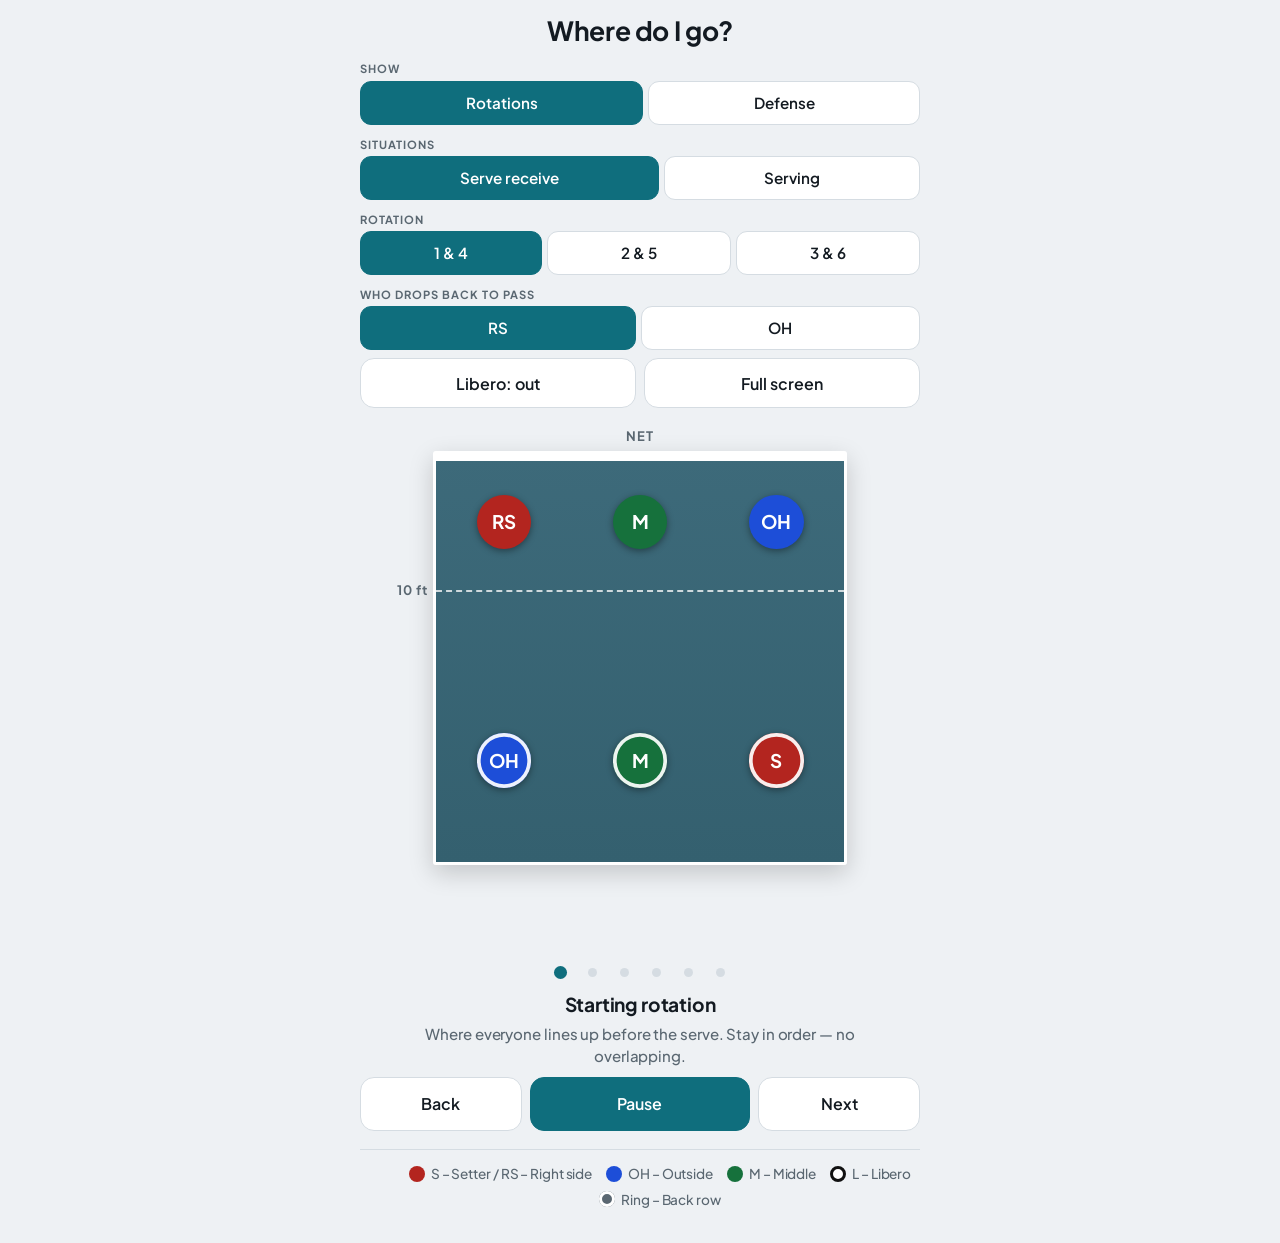
==== court-positioning.html @ 2d327bee "Enhance focus state with title and style adjustments Added focus-title element and updated styles fo" ====
<!DOCTYPE html>
<html lang="en">
<head>
<meta charset="UTF-8">
<meta name="viewport" content="width=device-width, initial-scale=1, viewport-fit=cover">
<meta name="theme-color" content="#eef1f4">
<!-- "Add to Home Screen" on an iPad then runs this without browser chrome. -->
<meta name="mobile-web-app-capable" content="yes">
<meta name="apple-mobile-web-app-capable" content="yes">
<meta name="apple-mobile-web-app-status-bar-style" content="default">
<meta name="apple-mobile-web-app-title" content="Where do I go?">
<title>Where do I go? &mdash; Volleyball</title>
<style>
  /* Plus Jakarta Sans - latin subset, variable weight 500-800 - embedded as
     base64 so the page keeps its typeface with no network at all.
     (c) Tokotype, SIL Open Font License 1.1 - https://openfontlicense.org */
  @font-face {
    font-family: "Plus Jakarta Sans";
    font-style: normal;
    font-weight: 500 800;
    font-display: swap;
    src: url([data-uri]) format("woff2");
    unicode-range: U+0000-00FF, U+0131, U+0152-0153, U+02BB-02BC, U+02C6,
                   U+02DA, U+02DC, U+0304, U+0308, U+0329, U+2000-206F,
                   U+20AC, U+2122, U+2191, U+2193, U+2212, U+2215, U+FEFF, U+FFFD;
  }

  :root {
    --bg:      #eef1f4;
    --card:    #ffffff;
    --ink:     #131a21;
    --ink-dim: #5a6771;
    --line:    #d5dce2;
    --accent:  #0f6e7d;
    --court:   #3d6a7a;
    --court-2: #34606f;
    --chalk:   #ffffff;

    /* Role colors - all >= 4.5:1 against white text */
    --c-set:  #b3251f;
    --c-oh:   #1d4ed8;
    --c-mid:  #16713c;

    --radius: 14px;

    /* Swap the first entry to change the typeface everywhere. The stack
       degrades to each platform's modern UI face if the webfont can't load. */
    --font: "Plus Jakarta Sans", -apple-system, BlinkMacSystemFont,
            "Segoe UI Variable Text", "Segoe UI", system-ui, Roboto,
            "Helvetica Neue", Arial, sans-serif;
  }

  @media (prefers-color-scheme: dark) {
    :root {
      --bg: #0e1317; --card: #171e24; --ink: #eaf0f4; --ink-dim: #9aa8b2;
      --line: #2a343d; --accent: #35a3b3;
    }
  }

  * { box-sizing: border-box; }

  html { -webkit-text-size-adjust: 100%; }

  body {
    margin: 0;
    padding: 12px 14px calc(20px + env(safe-area-inset-bottom));
    background: var(--bg);
    color: var(--ink);
    font-family: var(--font);
    font-optical-sizing: auto;
    line-height: 1.45;
    letter-spacing: -0.006em;
    -webkit-tap-highlight-color: transparent;
    -webkit-font-smoothing: antialiased;
  }

  .wrap { max-width: 560px; margin: 0 auto; }

  h1 {
    font-size: 1.3rem;
    margin: 0 0 10px;
    text-align: center;
    letter-spacing: -0.015em;
  }

  /* ---------- Pill selectors ---------- */

  .pill-label {
    margin: 11px 0 4px;
    font-size: 0.7rem;
    font-weight: 700;
    letter-spacing: .09em;
    text-transform: uppercase;
    color: var(--ink-dim);
  }
  .pill-label:first-of-type { margin-top: 0; }

  .pills {
    display: flex;
    flex-wrap: wrap;
    gap: 5px;
    margin: 0;
  }

  /* min-width lets a long pill row wrap on a phone and sit on one
     row once there's space, with no media query. */
  .pill {
    flex: 1 1 auto;
    min-width: 6.2em;
    min-height: 44px;
    padding: 6px 4px;
    border: 1px solid var(--line);
    border-radius: 11px;
    background: var(--card);
    color: var(--ink);
    font: inherit;
    font-size: 0.88rem;
    font-weight: 600;
    cursor: pointer;
    transition: background .15s, color .15s, border-color .15s;
  }
  .pill[aria-pressed="true"] {
    background: var(--accent);
    border-color: var(--accent);
    color: #fff;
  }

  /* The passer choice doesn't apply while serving. */
  .muted { opacity: .38; pointer-events: none; }

  /* ---------- Court ---------- */

  .stage {
    width: 100%;
    /* Padding leaves room for players who step off-court (server, wide hitters) */
    padding: 7% 13% 16%;
    margin-top: 4px;
  }

  .court {
    position: relative;
    width: 100%;
    aspect-ratio: 1 / 1;
    container-type: inline-size;
    background: linear-gradient(var(--court), var(--court-2));
    border: 3px solid var(--chalk);
    border-radius: 3px;
    box-shadow: 0 8px 24px rgba(0,0,0,.18);
  }

  .net {
    position: absolute;
    inset: 0 0 auto 0;
    height: 1.7%;
    background: var(--chalk);
    z-index: 20;
  }

  .attack-line {
    position: absolute;
    top: 33.333%;
    left: 0;
    width: 100%;
    border-top: 2px dashed rgba(255,255,255,.75);
  }

  .mark {
    position: absolute;
    font-size: 3.2cqw;
    font-weight: 700;
    letter-spacing: .08em;
    color: var(--ink-dim);
  }
  .mark-net    { bottom: 100%; left: 50%; transform: translateX(-50%); margin-bottom: 2%; }
  .mark-attack { top: 33.333%; right: 100%; margin-right: 2%; transform: translateY(-50%); white-space: nowrap; }

  /* ---------- Players ---------- */

  .player {
    position: absolute;
    width: 13.333%;
    aspect-ratio: 1 / 1;
    border-radius: 50%;
    display: flex;
    align-items: center;
    justify-content: center;
    font-size: 4.6cqw;
    font-weight: 700;
    color: #fff;
    box-shadow: 0 2px 7px rgba(0,0,0,.4);
    transition: left 1.1s ease-in-out, top 1.1s ease-in-out;
    z-index: 10;
  }

  .s,
  .rs  { background: var(--c-set); }
  .oh  { background: var(--c-oh); }
  .m   { background: var(--c-mid); }

  /* Ring = back-row player. Order matters: .lib must win over .back. */
  .player.back { box-shadow: 0 2px 7px rgba(0,0,0,.4), inset 0 0 0 0.9cqw rgba(255,255,255,.92); }
  .player.lib  { background: #fff; color: #111; box-shadow: 0 2px 7px rgba(0,0,0,.4), inset 0 0 0 0.9cqw #111; }

  .ball {
    position: absolute;
    width: 8.333%;
    aspect-ratio: 1 / 1;
    background: #fff;
    border-radius: 50%;
    color: #1a1a1a;
    box-shadow: 0 3px 9px rgba(0,0,0,.45);
    transition: left 1.1s ease-in-out, top 1.1s ease-in-out, opacity .5s;
    z-index: 15;
    pointer-events: none;
  }
  .ball svg { width: 100%; height: 100%; display: block; }

  /* ---------- Step readout ---------- */

  .step { text-align: center; margin-top: 2px; }

  .dots {
    display: flex;
    justify-content: center;
    gap: 2px;
    margin-bottom: 4px;
  }
  .dot {
    width: 30px; height: 30px;
    padding: 0;
    border: 0;
    background: none;
    cursor: pointer;
    display: grid;
    place-items: center;
  }
  .dot::after {
    content: "";
    width: 9px; height: 9px;
    border-radius: 50%;
    background: var(--line);
    transition: background .2s, transform .2s;
  }
  .dot[aria-current="true"]::after { background: var(--accent); transform: scale(1.45); }

  #phase-title {
    font-size: 1.2rem;
    font-weight: 700;
    margin: 0;
    letter-spacing: -0.01em;
  }
  #phase-tip {
    margin: 4px auto 0;
    max-width: 34em;
    color: var(--ink-dim);
    font-size: 0.94rem;
    min-height: 2.8em;
  }

  /* ---------- Controls ---------- */

  .controls {
    display: flex;
    gap: 8px;
    margin-top: 10px;
  }

  .btn {
    flex: 1;
    min-height: 54px;
    border: 1px solid var(--line);
    border-radius: var(--radius);
    background: var(--card);
    color: var(--ink);
    font: inherit;
    font-size: 1rem;
    font-weight: 600;
    cursor: pointer;
    transition: background .15s, transform .08s;
  }
  .btn:active { transform: scale(.97); }
  .btn-play { flex: 1.4; background: var(--accent); border-color: var(--accent); color: #fff; }

  .controls-secondary { margin-top: 8px; }
  .controls-secondary .btn { min-height: 50px; }

  .btn-libero[aria-pressed="true"] {
    background: var(--ink);
    border-color: var(--ink);
    color: var(--bg);
  }

  /* ---------- Legend ---------- */

  .legend {
    display: flex;
    flex-wrap: wrap;
    justify-content: center;
    gap: 6px 14px;
    margin-top: 18px;
    padding-top: 14px;
    border-top: 1px solid var(--line);
    font-size: 0.85rem;
    color: var(--ink-dim);
  }
  .legend li { display: flex; align-items: center; gap: 6px; list-style: none; }
  .swatch {
    width: 16px; height: 16px;
    border-radius: 50%;
    flex: none;
  }
  .swatch.lib  { border: 3px solid #111; background: #fff; box-shadow: none; }
  .swatch.ring { background: var(--ink-dim); box-shadow: inset 0 0 0 3px #fff; }

  /* Rotation and passer mean nothing in defense; the situation row means
     nothing outside it. Swapped by a body class rather than inline styles. */
  #lbl-defense, #defense-pills { display: none; }
  body.mode-defense #lbl-defense  { display: block; }
  body.mode-defense #defense-pills { display: flex; }
  body.mode-defense #lbl-rotation,
  body.mode-defense #rotation-pills,
  body.mode-defense #lbl-passer,
  body.mode-defense #passer-pills,
  body.mode-defense #lbl-play,
  body.mode-defense #play-pills { display: none; }

  /* ---------- Collapsed picker (phones) ---------- */

  .summary, .scrim, .picker-done, .hint, .picker .legend { display: none; }

  .hint {
    margin: 8px auto 0;
    max-width: 30em;
    color: var(--ink-dim);
    font-size: 0.78rem;
    text-align: center;
    text-wrap: balance;
  }

  @media (max-width: 700px) {
    /* Gestures need both axes, so the court can't also be a scroll surface.
       The rest of the layout is sized to fit without scrolling.
       Full bleed with side padding trimmed to the minimum the off-court
       players need (14.2% of court width) buys ~13% more court. */
    .stage {
      touch-action: none;
      /* Full bleed, but never taller than the room left over - otherwise
         landscape would overflow and there'd be nothing left to scroll with. */
      width: min(calc(100% + 28px), calc((100dvh - 272px) * 1.02));
      position: relative;
      left: 50%;
      transform: translateX(-50%);
      padding: 7% 11.5% 14%;
    }

    h1 { font-size: 1.2rem; margin-bottom: 8px; }
    .hint { display: block; }

    /* The key moves into the sheet; the footer copy would push us to scroll. */
    .wrap > .legend { display: none; }
    .picker .legend {
      display: flex;
      margin-top: 14px;
      padding-top: 12px;
      font-size: 0.8rem;
    }

    .step { margin-top: 0; }
    #phase-tip { min-height: 2.4em; font-size: 0.88rem; }
    .controls { margin-top: 8px; }

    .summary {
      display: flex;
      align-items: center;
      justify-content: center;
      gap: 8px;
      width: 100%;
      min-height: 46px;
      padding: 6px 14px;
      border: 1px solid var(--line);
      border-radius: 12px;
      background: var(--card);
      color: var(--ink);
      font: inherit;
      font-size: 0.92rem;
      font-weight: 700;
      cursor: pointer;
    }
    /* Border triangle rather than a glyph, so it can't render as tofu. */
    .summary::after {
      content: "";
      width: 0; height: 0;
      border: 5px solid transparent;
      border-top-color: currentColor;
      margin-top: 4px;
      flex: none;
    }

    .picker {
      position: fixed;
      left: 0; right: 0; bottom: 0;
      z-index: 60;
      max-height: 86dvh;
      overflow-y: auto;
      padding: 16px 14px calc(16px + env(safe-area-inset-bottom));
      background: var(--card);
      border-radius: 18px 18px 0 0;
      box-shadow: 0 -10px 34px rgba(0,0,0,.28);
      transform: translateY(101%);
      transition: transform .25s ease;
    }
    body.picker-open .picker { transform: translateY(0); }

    .scrim {
      display: block;
      position: fixed;
      inset: 0;
      z-index: 55;
      background: rgba(0,0,0,.4);
      opacity: 0;
      pointer-events: none;
      transition: opacity .25s;
    }
    body.picker-open .scrim { opacity: 1; pointer-events: auto; }
    body.picker-open { overflow: hidden; }

    .picker-done {
      display: block;
      width: 100%;
      min-height: 50px;
      margin-top: 14px;
      border: 0;
      border-radius: var(--radius);
      background: var(--accent);
      color: #fff;
      font: inherit;
      font-size: 1rem;
      font-weight: 700;
      cursor: pointer;
    }
  }

  @media (max-width: 700px) and (prefers-reduced-motion: reduce) {
    .picker, .scrim { transition: none; }
  }

  /* ---------- Full-screen focus mode ----------
     Driven by a body class, not the Fullscreen API, so it fills the window
     even where element fullscreen is unsupported (notably Safari on iOS).
     Native fullscreen is requested on top of it when available. */

  .exit-focus, .focus-title { display: none; }

  /* In full screen the picker and the summary bar are both hidden, so this
     is the only thing saying what you're looking at. */
  body.focus .focus-title {
    display: block;
    margin: 0 0 8px;
    padding: 0 60px;
    color: var(--ink-dim);
    font-size: clamp(0.8rem, 2vmin, 1.05rem);
    font-weight: 700;
    letter-spacing: .03em;
    text-align: center;
    text-wrap: balance;
  }

  body.focus {
    height: 100vh;
    height: 100dvh;
    overflow: hidden;
    padding: 0;
    display: flex;
    align-items: center;
    justify-content: center;
  }
  body.focus .wrap {
    max-width: none;
    width: 100%;
    display: flex;
    flex-direction: column;
    align-items: center;
  }

  body.focus h1,
  body.focus .summary,
  body.focus .picker,
  body.focus .scrim,
  body.focus .hint,
  body.focus .legend,
  body.focus #phase-tip { display: none; }

  /* With this padding the stage is 0.96x as tall as it is wide, so dividing
     the leftover height by that sizes the court to whichever viewport axis
     runs out first. The 172px reserve covers the state line, dots, step title
     and controls. */
  body.focus .stage {
    width: min(100vw, calc((100vh - 172px) * 1.04));
    width: min(100vw, calc((100dvh - 172px) * 1.04));
    margin: 0;
    padding: 6% 12% 14%;
  }

  body.focus .step { margin-top: 0; }
  body.focus #phase-title { font-size: clamp(1.15rem, 3.4vmin, 1.9rem); }
  body.focus .controls { width: min(520px, 92vw); margin-top: 8px; }

  body.focus .exit-focus {
    display: grid;
    place-items: center;
    position: fixed;
    top: max(10px, env(safe-area-inset-top));
    right: max(10px, env(safe-area-inset-right));
    width: 46px; height: 46px;
    padding: 0;
    border: 1px solid var(--line);
    border-radius: 50%;
    background: var(--card);
    color: var(--ink);
    font: inherit;
    font-size: 1.15rem;
    line-height: 1;
    cursor: pointer;
    z-index: 50;
  }

  :focus-visible { outline: 3px solid var(--accent); outline-offset: 2px; }

  @media (prefers-reduced-motion: reduce) {
    .player, .ball, .btn, .pill, .dot::after { transition: none; }
  }

  @media (min-width: 600px) {
    h1 { font-size: 1.65rem; }
    .pill { font-size: 0.95rem; }
  }
</style>
</head>
<body>

<div class="wrap">

  <h1>Where do I go?</h1>

  <!-- Phone only: collapses the picker to one line. Inert on wider screens. -->
  <button class="summary" id="summary-btn" type="button"
          aria-expanded="false" aria-controls="picker"><span id="summary-text"></span></button>

  <div class="scrim" id="scrim"></div>

  <div class="picker" id="picker">
    <p class="pill-label" id="lbl-topic">Show</p>
    <div class="pills" id="topic-pills" role="group" aria-labelledby="lbl-topic"></div>

    <!-- Two rows share the same slot under Show; only one is ever visible,
         so both carry the same label. -->
    <p class="pill-label" id="lbl-play">Situations</p>
    <div class="pills" id="play-pills" role="group" aria-labelledby="lbl-play"></div>

    <p class="pill-label" id="lbl-defense">Situations</p>
    <div class="pills" id="defense-pills" role="group" aria-labelledby="lbl-defense"></div>

    <p class="pill-label" id="lbl-rotation">Rotation</p>
    <div class="pills" id="rotation-pills" role="group" aria-labelledby="lbl-rotation"></div>

    <p class="pill-label" id="lbl-passer">Who drops back to pass</p>
    <div class="pills" id="passer-pills" role="group" aria-labelledby="lbl-passer"></div>

    <div class="controls controls-secondary">
      <button id="libero-btn" class="btn btn-libero" type="button" aria-pressed="false">Libero: out</button>
      <button id="focus-btn" class="btn" type="button" aria-pressed="false">Full screen</button>
    </div>

    <!-- Phone-only copy of the key; the footer legend is hidden at this size
         so the layout fits without scrolling. Both are filled by renderLegend. -->
    <ul class="legend"></ul>

    <button class="picker-done" id="picker-done" type="button">Done</button>
  </div>

  <p class="focus-title" id="focus-title"></p>

  <div class="stage">
    <div class="court">
      <div class="net"></div>
      <div class="attack-line"></div>
      <span class="mark mark-net">NET</span>
      <span class="mark mark-attack">10 ft</span>

      <!-- Labels and the back-row ring are assigned by renderRoster(). -->
      <div id="S"   class="player s">S</div>
      <div id="RS"  class="player rs">RS</div>
      <div id="M1"  class="player m">M</div>
      <div id="OH1" class="player oh">OH</div>
      <div id="OH2" class="player oh">OH</div>
      <div id="M2"  class="player m">M</div>

      <div id="ball" class="ball">
        <svg xmlns="http://www.w3.org/2000/svg" viewBox="0 0 512 512" class="volleyball"
             role="img" aria-label="Volleyball"
             fill="none" stroke="currentColor" stroke-width="22" stroke-linecap="round">
          <circle cx="256" cy="256" r="228"/>
          <path d="M 379.8,64.7 C 400.6,92.6 421.4,120.6 442.2,148.5"/>
          <path d="M 132.2,64.7 C 111.4,92.6 90.6,120.6 69.8,148.5"/>
          <path d="M 483.6,244.5 C 469.8,212.5 456.0,180.5 442.2,148.5"/>
          <path d="M 359.8,458.8 C 325.2,462.9 290.6,466.9 256.0,471.0"/>
          <path d="M 442.2,148.5 C 411.1,166.4 380.1,184.3 349.1,202.3 C 318.1,220.2 287.0,238.1 256.0,256.0"/>
          <path d="M 28.4,244.5 C 42.2,212.5 56.0,180.5 69.8,148.5"/>
          <path d="M 152.2,458.8 C 186.8,462.9 221.4,466.9 256.0,471.0"/>
          <path d="M 69.8,148.5 C 100.9,166.4 131.9,184.3 162.9,202.3 C 193.9,220.2 225.0,238.1 256.0,256.0"/>
          <path d="M 256.0,471.0 C 256.0,435.1 256.0,399.3 256.0,363.5 C 256.0,327.7 256.0,291.8 256.0,256.0"/>
          <path d="M 43.8,339.1 C 61.7,359.3 75.7,385.0 97.4,399.7 C 119.1,414.4 147.7,422.7 174.2,427.3 C 200.6,431.8 228.7,427.0 256.0,426.8"/>
          <path d="M 34.1,213.3 C 53.1,234.9 68.3,260.9 91.1,278.2 C 113.9,295.4 143.3,306.2 170.8,316.8 C 198.3,327.3 227.6,333.2 256.0,341.4"/>
          <path d="M 474.1,190.0 C 475.4,197.8 476.6,205.5 477.9,213.3"/>
          <path d="M 434.0,398.2 C 442.6,372.6 457.9,347.7 459.8,321.5 C 461.7,295.3 454.5,266.4 445.2,241.2 C 435.9,216.1 417.7,194.1 403.9,170.6"/>
          <path d="M 330.0,469.5 C 339.2,442.3 354.1,416.1 357.7,387.7 C 361.2,359.4 355.8,328.5 351.2,299.4 C 346.6,270.3 337.1,242.0 330.0,213.3"/>
          <path d="M 89.8,100.2 C 95.9,95.2 102.0,90.2 108.1,85.2"/>
          <path d="M 290.1,30.7 C 263.7,36.1 234.4,35.3 210.8,46.8 C 187.2,58.2 165.7,78.9 148.6,99.5 C 131.5,120.1 121.6,146.9 108.1,170.6"/>
          <path d="M 403.9,85.2 C 375.7,90.8 345.6,91.0 319.3,102.1 C 292.9,113.2 268.8,133.3 246.0,151.8 C 223.1,170.4 203.3,192.8 182.0,213.3"/>
          <path d="M 204.1,477.9 C 196.8,475.1 189.4,472.3 182.0,469.5"/>
        </svg>
      </div>
    </div>
  </div>

  <div class="step">
    <div class="dots" id="dots" role="group" aria-label="Steps"></div>
    <h2 id="phase-title">Starting rotation</h2>
    <p id="phase-tip"></p>
  </div>

  <div class="controls">
    <button id="prev-btn"  class="btn" type="button">Back</button>
    <button id="play-btn"  class="btn btn-play" type="button" aria-pressed="true">Pause</button>
    <button id="next-btn"  class="btn" type="button">Next</button>
  </div>
  <p class="hint" id="hint"></p>

  <button id="exit-focus" class="exit-focus" type="button" aria-label="Exit full screen">&times;</button>

  <ul class="legend"></ul>

</div>

<script>
(function () {
  "use strict";

  // Frames are authored on a 360x360 grid and converted to percentages at
  // render time, so the court scales to any screen.
  const GRID = 360;

  const PLAYERS = ["S", "RS", "M1", "OH1", "OH2", "M2"];

  // Two players share each role, so dots show the role only. Which of the
  // pair is which is conveyed by the back-row ring, not by a 1/2 suffix.
  const ROLE       = { S: "S", RS: "RS", M1: "M", M2: "M", OH1: "OH", OH2: "OH" };
  const ROLE_CLASS = { S: "s", RS: "rs", M1: "m", M2: "m", OH1: "oh", OH2: "oh" };

  /* The three states below are only half a lap. After all three, every player
     has rotated three spots, which lands each on their partner's old role -
     the two setters have swapped ends. Flipping this pairing on the wrap makes
     3 & 6 -> 1 & 4 a single clockwise step instead of jumping backwards. */
  const PARTNER = { S: "RS", RS: "S", M1: "M2", M2: "M1", OH1: "OH2", OH2: "OH1" };

  // Where the set goes. Order matters: pills read left-to-right across the net.
  const SETS = {
    outside: { short: "Set outside", target: "outside" },
    middle:  { short: "Set middle",  target: "middle" },
    right:   { short: "Set right",   target: "right side" },
    cross:   { short: "Cross (X)",   target: "right side", attackTitle: "Cross play — cover!" }
  };
  const SET_ORDER = ["outside", "middle", "right", "cross"];

  // Which back-court spot takes the serve.
  const SLOTS = ["left", "middle", "right"];
  const SLOT_NAME = { left: "Left back", middle: "Middle back", right: "Right back" };
  /* How that passer steps into the ball from their serve-receive spot. The
     left/right values reproduce the original hand-drawn frames; the middle
     step is kept short so it doesn't crowd the outside crossing behind it. */
  const SLOT_STEP = { left: [42, 0], middle: [0, -14], right: [-40, 0] };

  /* ------------------------------------------------------------------
     Defense. Base defense is identical in all three rotations - three at
     the net, two wings on the attack line, one deep middle - so each
     scenario is defined once by slot and the players are filled in per
     rotation. The opponent is above the net, so they face us: a set to
     their left pin attacks our right, and one to their right pin our left.

     The back three play perimeter: deep and wide, middle of the court
     deliberately left open for the pulled-off blocker to cover.
     ------------------------------------------------------------------ */
  const TOPICS = [["rotations", "Rotations"], ["defense", "Defense"]];
  const MODES  = [["receive", "Serve receive"], ["serve", "Serving"]];

  const DEF_ORDER = ["free", "down", "opp5", "opp2", "oppC"];

  /* Defense is taught by court position, not by rotation - base defense is
     the same shape in every rotation, so nothing here depends on one. */
  const DEF_BASE  = { netL: [18, 7], netM: [156, 7], netR: [276, 7],
                      backL: [60, 96], backR: [252, 96], backM: [156, 264] };
  const DEF_SLOT  = { OH1: "netL", M1: "netM", RS: "netR",
                      OH2: "backL", M2: "backM", S: "backR" };
  const DEF_LIBERO = "M2";   // the dot sitting in middle back
  const SPOT_NAME  = { netL: "Left front", netM: "Middle front", netR: "Right front",
                       backL: "Left back", backM: "Middle back", backR: "Right back" };

  const DEFENSE = {
    free: {
      short:     "Free ball",
      readTitle: "Free ball!",
      readTip:   "No attack coming — call it loud and get off the net.",
      setTitle:  "Free ball formation",
      setTip:    "Setter sprints to the net. Hitters pull off to the 10 ft line so they can approach. The outside and middle split the back court in half.",
      // Front row sit at y=114 so the front of the circle just laps the
      // 10 ft line (y=120). The two back-court passers take half the width
      // each: centres on x=90 and x=270, i.e. left edges 66 and 246.
      spots: { netL: [18, 114], netM: [138, 114], netR: [288, 114],
               backL: [66, 240], backM: [246, 240], backR: [240, 6] },
      ball: [[168, -42, 1], [76, 250, 1]],
      // Everyone but the setter takes a turn passing, one per loop.
      passers: ["netL", "netM", "netR", "backL", "backM"]
    },
    down: {
      short:     "Down ball",
      readTitle: "Down ball!",
      readTip:   "They're hitting, but standing — no jump, so no block. Call it and get off the net.",
      setTitle:  "Ready to dig",
      setTip:    "Nobody blocks. All six drop into the court, get low, and play it.",
      spots: { netL: [24, 126], netM: [150, 120], netR: [282, 126],
               backL: [36, 246], backM: [156, 288], backR: [270, 246] },
      ball: [[204, -42, 1], [204, -6, 1]],
      extra: [
        { title: "Middle back digs it",
          tip:   "The ball comes in deep. Middle back steps behind it and digs. The setter releases toward the net.",
          move:  { M2: [174, 288], S: [240, 150] },
          ball:  [184, 298, 1] },
        { title: "Up to the setter",
          tip:   "The dig goes high to the setter at the net — now you're on offense.",
          move:  { S: [240, 6] },
          ball:  [250, 16, 1] }
      ]
    },
    // Named by the opponent's set call: a 5 goes to their left pin, a 2 to
    // their middle, a C behind the setter to their right pin.
    opp5: {
      short:     "Opponent's 5",
      readTitle: "They set a 5",
      readTip:   "A high ball out to their outside hitter, so the attack is coming at your right side.",
      setTitle:  "Block up, dig the perimeter",
      setTip:    "Right front and middle close the block. Left front pulls off to cover the tip. The back three go deep and wide.",
      spots: { netR: [276, 0], netM: [228, 0], netL: [36, 114],
               backR: [288, 216], backM: [180, 288], backL: [24, 240] },
      ball: [[276, -48, 1], [276, -6, 1]]
    },
    opp2: {
      short:     "Opponent's 2",
      readTitle: "They set a 2",
      readTip:   "A ball to their middle, coming straight up the gut.",
      setTitle:  "Block up, dig the perimeter",
      setTip:    "The middle blocks it. Both pins pull off to cover tips. The back three stay deep and wide.",
      spots: { netM: [156, 0], netL: [54, 96], netR: [258, 96],
               backL: [24, 240], backM: [156, 300], backR: [288, 240] },
      ball: [[156, -48, 1], [156, -6, 1]]
    },
    oppC: {
      short:     "Opponent's C",
      readTitle: "They set a C",
      readTip:   "A back set behind their setter to the right-side hitter, so the attack is coming at your left side.",
      setTitle:  "Block up, dig the perimeter",
      setTip:    "Left front and middle close the block. Right front pulls off to cover the tip. The back three go deep and wide.",
      spots: { netL: [36, 0], netM: [84, 0], netR: [276, 114],
               backL: [24, 216], backM: [132, 288], backR: [288, 240] },
      ball: [[36, -48, 1], [36, -6, 1]]
    }
  };

  /* ------------------------------------------------------------------
     Each rotation is defined along its two real axes:

       passing[k]  who drops back to pass -> receive / pass / ready frames
       sets[k]     where the set goes     -> the attack-and-coverage frame

     A play is one of each. Where both passers leave the front row in the
     same arrangement (rotation 1 & 4), the set frames live on the rotation
     and are shared; where the arrangement differs (3 & 6), each passer
     carries its own.
     ------------------------------------------------------------------ */
  const ROTATIONS = {
    "1,4": {
      label: "1 & 4",
      liberoTarget: "M2",
      start: { RS: [36, 36],  M1: [156, 36], OH1: [276, 36], OH2: [36, 246], M2: [156, 246], S: [276, 246], ball: [180, -30, 0] },
      base:  { RS: [276, 7],  M1: [156, 7],  OH1: [18, 7],   OH2: [60, 96],  M2: [156, 264], S: [252, 96],  ball: [28, -30, 0] },
      serving: [
        { RS: [36, 36],  M1: [156, 36], OH1: [276, 36], OH2: [36, 246], M2: [156, 246], S: [276, 246], ball: [276, 368, 0] },
        { RS: [104, 7],  M1: [156, 7],  OH1: [208, 7],  OH2: [60, 96],  M2: [156, 264], S: [276, 368], ball: [285, 375, 1] },
        { RS: [276, 7],  M1: [156, 7],  OH1: [18, 7],   OH2: [60, 96],  M2: [156, 264], S: [252, 96],  ball: [200, -30, 0] }
      ],
      // Both passers finish with RS on the left pin, M in the middle,
      // OH on the right pin - so the attack frames are shared.
      sets: {
        outside: { hitter: "RS hits from the left pin.",
                   frame: { RS: [18, 7],   M1: [78, 18],  OH1: [253, 143], OH2: [18, 68],  M2: [113, 218], S: [138, 48], ball: [28, 15, 1] } },
        middle:  { hitter: "M hits quick through the middle.",
                   frame: { RS: [90, 48],  M1: [156, 18], OH1: [222, 48],  OH2: [60, 180], M2: [180, 218], S: [175, 52], ball: [156, 15, 1] } },
        right:   { hitter: "OH hits from the right pin.",
                   frame: { RS: [146, 48], M1: [224, 28], OH1: [282, 18],  OH2: [36, 180], M2: [180, 218], S: [320, 65], ball: [282, 15, 1] } }
      },
      passing: {
        RS: {
          short: "RS",
          passers: "Right side, outside, and middle pass. OH stays up to hit. The setter runs up to the net.",
          receive: { RS: [25, 200],  M1: [120, 72],  OH1: [271, 7],   OH2: [148, 235], M2: [260, 200], S: [271, 58], ball: [180, -30, 0] },
          pass:    { RS: [75, 200],  M1: [120, 96],  OH1: [315, 60],  OH2: [110, 210], M2: [200, 220], S: [240, 25], ball: [85, 210, 1] },
          ready:   { RS: [-48, 120], M1: [120, 120], OH1: [360, 120], OH2: [68, 183],  M2: [148, 243], S: [216, 7],  ball: [226, 15, 1] }
        },
        OH: {
          short: "OH",
          passers: "Both outsides and the middle pass. RS stays up to hit. The setter runs up from the back right.",
          receive: { RS: [72, 50],   M1: [156, 50],  OH1: [260, 200], OH2: [36, 200], M2: [148, 235], S: [276, 245], ball: [180, -30, 0] },
          pass:    { RS: [15, 85],   M1: [140, 85],  OH1: [220, 200], OH2: [53, 193], M2: [150, 240], S: [245, 125], ball: [230, 210, 1] },
          ready:   { RS: [-45, 123], M1: [123, 123], OH1: [363, 123], OH2: [71, 186], M2: [151, 246], S: [216, 7],   ball: [226, 15, 1] }
        }
      }
    },

    "2,5": {
      label: "2 & 5",
      liberoTarget: "M2",
      start: { OH2: [36, 36], RS: [156, 36], M1: [276, 36], M2: [36, 246],  S: [156, 246], OH1: [276, 246], ball: [180, -30, 0] },
      base:  { OH2: [18, 7],  RS: [276, 7],  M1: [156, 7],  M2: [156, 264], S: [252, 96],  OH1: [60, 96],   ball: [28, -30, 0] },
      serving: [
        { OH2: [36, 36], RS: [156, 36], M1: [276, 36], M2: [36, 246],  S: [156, 246], OH1: [276, 246], ball: [276, 368, 0] },
        { OH2: [18, 7],  RS: [130, 7],  M1: [182, 7],  M2: [156, 264], S: [252, 96],  OH1: [276, 368], ball: [285, 375, 1] },
        { OH2: [18, 7],  RS: [276, 7],  M1: [156, 7],  M2: [156, 264], S: [252, 96],  OH1: [60, 96],   ball: [200, -30, 0] }
      ],
      passing: {
        OH: {
          short: "OH",
          passers: "Both outsides and the middle pass. RS stays up to hit. The setter runs up to the net.",
          receive: { OH2: [36, 200],  RS: [156, 15],  M1: [220, 15],  M2: [148, 235], S: [170, 65], OH1: [260, 200], ball: [180, -30, 0] },
          pass:    { OH2: [75, 200],  RS: [240, 60],  M1: [188, 60],  M2: [200, 222], S: [193, 35], OH1: [170, 205], ball: [85, 210, 1] },
          ready:   { OH2: [-48, 120], RS: [330, 110], M1: [156, 110], M2: [252, 210], S: [216, 7],  OH1: [80, 210],  ball: [226, 15, 1] },
          sets: {
            outside: { hitter: "OH hits from the left pin.",
                       frame: { OH2: [18, 7],   RS: [220, 48], M1: [78, 18],  M2: [113, 218], S: [138, 48], OH1: [18, 68],   ball: [28, 15, 1] } },
            middle:  { hitter: "M hits quick through the middle.",
                       frame: { OH2: [90, 48],  RS: [222, 48], M1: [156, 18], M2: [180, 218], S: [175, 52], OH1: [60, 180],  ball: [156, 15, 1] } },
            right:   { hitter: "RS hits from the right pin.",
                       frame: { OH2: [146, 48], RS: [282, 18], M1: [224, 28], M2: [36, 180],  S: [320, 65], OH1: [180, 218], ball: [282, 15, 1] } },
            // The cross swaps RS and M through the transition, so it carries
            // its own pass/ready frames rather than the shared ones.
            cross:   { hitter: "M hits from the right pin while RS runs the middle as a decoy.",
                       pass:  { OH2: [75, 200],  RS: [156, 60],  M1: [275, 60],  M2: [114, 222], S: [193, 35], OH1: [256, 205], ball: [85, 210, 1] },
                       ready: { OH2: [-48, 120], RS: [156, 110], M1: [330, 110], M2: [80, 210],  S: [216, 7],  OH1: [252, 210], ball: [226, 15, 1] },
                       frame: { OH2: [146, 48],  RS: [224, 28],  M1: [282, 18],  M2: [36, 180],  S: [320, 65], OH1: [180, 218], ball: [282, 15, 1] } }
          }
        }
      }
    },

    "3,6": {
      label: "3 & 6",
      liberoTarget: "M1",
      start: { M2: [36, 36],  OH2: [156, 36], RS: [276, 36], S: [36, 246], OH1: [156, 246], M1: [276, 246], ball: [180, -30, 0] },
      base:  { M2: [156, 7],  OH2: [18, 7],   RS: [276, 7],  S: [252, 96], OH1: [60, 96],   M1: [156, 264], ball: [28, -30, 0] },
      serving: [
        { M2: [36, 36],  OH2: [156, 36], RS: [276, 36], S: [36, 246],  OH1: [156, 246], M1: [276, 246], ball: [276, 368, 0] },
        { M2: [130, 7],  OH2: [182, 7],  RS: [276, 7],  S: [110, 120], OH1: [160, 135], M1: [276, 368], ball: [285, 375, 1] },
        { M2: [156, 7],  OH2: [18, 7],   RS: [276, 7],  S: [252, 96],  OH1: [60, 96],   M1: [156, 264], ball: [200, -30, 0] }
      ],
      // The two passers leave the front row arranged differently, so each
      // carries its own set frames.
      passing: {
        OH: {
          short: "OH",
          passers: "Both outsides and the middle pass. RS stays up to hit. The setter runs up to the net.",
          receive: { M2: [15, 15],   OH2: [36, 200],  RS: [276, 15],  S: [15, 65],  OH1: [148, 235], M1: [260, 200], ball: [180, -30, 0] },
          pass:    { M2: [85, 62],   OH2: [75, 200],  RS: [303, 62],  S: [115, 35], OH1: [114, 222], M1: [256, 205], ball: [85, 210, 1] },
          ready:   { M2: [156, 110], OH2: [-48, 120], RS: [330, 110], S: [216, 7],  OH1: [80, 210],  M1: [252, 210], ball: [226, 15, 1] },
          // OH switches out to the left pin, M takes the middle.
          sets: {
            outside: { hitter: "OH hits from the left pin.",
                       frame: { M2: [78, 18],  OH2: [18, 7],   RS: [220, 48], S: [138, 48], OH1: [18, 68],   M1: [113, 218], ball: [28, 15, 1] } },
            middle:  { hitter: "M hits quick through the middle.",
                       frame: { M2: [156, 18], OH2: [90, 48],  RS: [222, 48], S: [175, 52], OH1: [60, 180],  M1: [180, 218], ball: [156, 15, 1] } },
            right:   { hitter: "RS hits from the right pin.",
                       frame: { M2: [224, 28], OH2: [146, 48], RS: [282, 18], S: [320, 65], OH1: [36, 180],  M1: [180, 218], ball: [282, 15, 1] } }
          }
        },
        RS: {
          short: "RS",
          passers: "Right side, outside, and middle pass. OH stays up to hit. The setter runs up to the net.",
          receive: { M2: [15, 15],   OH2: [120, 15],  RS: [260, 200], S: [15, 65],  OH1: [36, 200], M1: [148, 235], ball: [180, -30, 0] },
          pass:    { M2: [-15, 68],  OH2: [138, 62],  RS: [220, 200], S: [115, 35], OH1: [58, 205], M1: [200, 222], ball: [230, 210, 1] },
          ready:   { M2: [-48, 120], OH2: [156, 110], RS: [330, 110], S: [216, 7],  OH1: [80, 210], M1: [252, 210], ball: [226, 15, 1] },
          // No switch here: M stays on the left pin, OH takes the middle.
          sets: {
            outside: { hitter: "M hits from the left pin.",
                       frame: { M2: [18, 7],   OH2: [78, 18],  RS: [220, 48], S: [138, 48], OH1: [18, 68],  M1: [113, 218], ball: [28, 15, 1] } },
            middle:  { hitter: "OH hits quick through the middle.",
                       frame: { M2: [90, 48],  OH2: [156, 18], RS: [222, 48], S: [175, 52], OH1: [60, 180], M1: [180, 218], ball: [156, 15, 1] } },
            right:   { hitter: "RS hits from the right pin.",
                       frame: { M2: [146, 48], OH2: [224, 28], RS: [282, 18], S: [320, 65], OH1: [36, 180], M1: [180, 218], ball: [282, 15, 1] } }
          }
        }
      }
    }
  };

  // Plain-language wording. Values are a string, or a function of the play.
  const COPY = {
    start:   { title: "Starting rotation",
               tip: "Where everyone lines up before the serve. Stay in order — no overlapping." },
    receive: { title: "Serve receive",
               tip: function (v) { return v.passers; } },
    pass:    { title: "Pass is up",
               tip: function (v) {
                 return SLOT_NAME[v.slot] + " passes it to the setter. " +
                        "The hitters start backing off for their approach.";
               } },
    ready:   { title: "Hitters get ready",
               tip: "Spread out wide — left pin, middle, right pin — so all three are a threat." },
    attack:  { title: function (v) { return v.attackTitle || ("Set " + v.target + " — cover!"); },
               tip:   function (v) { return v.hitter + " Everyone else circles under to cover the block."; } },
    base:    { title: "Base defense",
               tip: "Back to your defensive spots and get in ready position." },
    dbase:   { title: "Base defense",
               tip: "Everyone starts here. Watch their setter and read where the ball is going." },
    dread:   { title: function (v) { return v.def.readTitle; },
               tip:   function (v) { return v.def.readTip; } },
    dset:    { title: function (v) { return v.def.setTitle; },
               tip:   function (v) { return v.def.setTip; } },
    serve:   { title: "Serving",
               tip: "Server steps behind the end line. The other five cover the court." }
  };

  function resolve(x, v) { return typeof x === "function" ? x(v) : x; }

  // Expand each rotation's two axes into the plays the UI actually shows.
  function buildPlays(rot) {
    const plays = {};
    Object.keys(rot.passing).forEach(function (pk) {
      const p = rot.passing[pk];
      const sets = p.sets || rot.sets;
      SET_ORDER.forEach(function (sk) {
        const st = sets[sk];
        if (!st) { return; }
        plays[pk + ":" + sk] = {
          short: SETS[sk].short,
          target: SETS[sk].target,
          attackTitle: SETS[sk].attackTitle,
          hitter: st.hitter,
          passers: p.passers,
          phases: [
            { k: "start",   f: rot.start },
            { k: "receive", f: p.receive },
            { k: "pass",    f: st.pass || p.pass },
            { k: "ready",   f: st.ready || p.ready },
            { k: "attack",  f: st.frame },
            { k: "base",    f: rot.base }
          ]
        };
      });
    });
    plays.serving = {
      short: "Serving",
      phases: [
        { k: "start", f: rot.serving[0] },
        { k: "serve", f: rot.serving[1] },
        { k: "base",  f: rot.serving[2] }
      ]
    };
    return plays;
  }

  Object.keys(ROTATIONS).forEach(function (r) {
    ROTATIONS[r].plays = buildPlays(ROTATIONS[r]);
  });

  const $ = function (id) { return document.getElementById(id); };

  const els = {};
  PLAYERS.forEach(function (id) { els[id] = $(id); });

  const ball      = $("ball");
  const dotsBox   = $("dots");
  const titleEl   = $("phase-title");
  const tipEl     = $("phase-tip");
  const playBtn   = $("play-btn");
  const prevBtn   = $("prev-btn");
  const nextBtn   = $("next-btn");
  const liberoBtn = $("libero-btn");
  const focusBtn  = $("focus-btn");
  const exitBtn   = $("exit-focus");
  const summaryBtn  = $("summary-btn");
  const summaryText = $("summary-text");
  const scrim       = $("scrim");
  const doneBtn     = $("picker-done");
  const hintEl      = $("hint");
  const focusTitle  = $("focus-title");
  const rotBox    = $("rotation-pills");
  const passBox   = $("passer-pills");
  const playBox   = $("play-pills");
  const topicBox  = $("topic-pills");
  const defBox    = $("defense-pills");
  const passLabel = $("lbl-passer");

  let rotKey  = "1,4";
  let passKey = "RS";
  let topic   = "rotations"; // "rotations" | "defense"
  let mode    = "receive";   // "receive" | "serve" - only under Rotations
  let setKey  = "outside";   // which zone gets set   - drawn at random, see drawPlay
  let slotKey = "left";      // which back-court spot passes - likewise
  let defKey  = "free";      // which defensive scenario - chosen from the pills
  let freeKey = "backL";     // which non-setter passes the free ball
  let swapped = false;       // true on the second lap: partners have traded roles
  let current = null;        // the play being shown, built by rebuild()
  let step    = 0;
  let playing = true;
  let libero  = false;
  let timer   = null;

  const pct = function (v) { return (v / GRID * 100) + "%"; };

  // Which role this dot is playing right now. Defense has its own fixed
  // line-up, so the lap swap doesn't apply there.
  function roleOf(id) { return (swapped && !defending()) ? PARTNER[id] : id; }

  function rotation() { return ROTATIONS[rotKey]; }
  function defending() { return topic === "defense"; }
  function serving()   { return topic === "rotations" && mode === "serve"; }
  function receiving() { return topic === "rotations" && mode === "receive"; }
  function play()     { return current; }
  function phases()   { return current.phases; }

  /* The three back-court passers, keyed by the spot they stand in. The setter
     is excluded - in a 6-2 they start deep but run to the net, they don't pass. */
  function passersOf(receive) {
    const out = {};
    PLAYERS.forEach(function (id) {
      if (id === "S" || receive[id][1] <= 150) { return; }
      const x = receive[id][0];
      out[x < 120 ? "left" : (x < 240 ? "middle" : "right")] = id;
    });
    return out;
  }

  /* The moment of the pass: whoever is taking it steps into the ball, and
     everyone else is halfway from serve receive to their attack spots. That
     50% rule is how the original frames were built, so any passer matches. */
  function passFrame(receive, ready, who, slot) {
    const f = {};
    PLAYERS.forEach(function (id) {
      if (id === who) {
        f[id] = [receive[id][0] + SLOT_STEP[slot][0], receive[id][1] + SLOT_STEP[slot][1]];
      } else {
        f[id] = [(receive[id][0] + ready[id][0]) / 2, (receive[id][1] + ready[id][1]) / 2];
      }
    });
    f.ball = [f[who][0] + 10, f[who][1] + 10, 1];
    return f;
  }

  /* Three beats: hold base, read it, arrive. The middle beat is 42% of the
     way over, same interpolation the serve-receive frames use. */
  function defensePlay(key) {
    const d = DEFENSE[key];
    const baseF = {}, readF = {}, setF = {};
    PLAYERS.forEach(function (id) {
      const s = DEF_SLOT[id], from = DEF_BASE[s], to = d.spots[s];
      baseF[id] = from;
      readF[id] = [from[0] + (to[0] - from[0]) * 0.42, from[1] + (to[1] - from[1]) * 0.42];
      setF[id]  = to;
    });
    // Park the ball where it will appear, so it fades in instead of sliding.
    baseF.ball = [d.ball[0][0], d.ball[0][1], 0];
    readF.ball = d.ball[0];
    setF.ball  = d.ball[1];
    let extra = d.extra || [];
    if (d.passers) {
      const spot = freeKey;
      const at   = [d.spots[spot][0] + 10, d.spots[spot][1] + 10, 1];
      // Show the ball still in flight, halfway from the net to whoever has it.
      setF.ball = [(168 + at[0]) / 2, (-6 + at[1]) / 2, 1];
      extra = [
        { title: SPOT_NAME[spot] + " passes it",
          tip:   "Call it early so nobody collides, then pass it to the setter at the net.",
          ball:  at },
        { title: "Up to the setter",
          tip:   "The pass goes high to the setter — now you're on offense.",
          ball:  [250, 16, 1] }
      ];
    }

    const phases = [{ k: "dbase", f: baseF }, { k: "dread", f: readF }, { k: "dset", f: setF }];

    // Optional follow-on beats. Only the players named in `move` shift; the
    // rest hold whatever they were doing, so each beat stays a small edit.
    let prev = setF;
    extra.forEach(function (x) {
      const f = {};
      PLAYERS.forEach(function (id) { f[id] = (x.move && x.move[id]) || prev[id]; });
      f.ball = x.ball;
      phases.push({ k: "dextra", f: f, copy: { title: x.title, tip: x.tip } });
      prev = f;
    });
    return { def: d, phases: phases };
  }

  // Swap in a pass frame for the drawn passer; everything else is prebuilt.
  function rebuild() {
    if (serving())   { current = rotation().plays.serving; return; }
    if (defending()) { current = defensePlay(defKey); return; }
    const base = rotation().plays[passKey + ":" + setKey];
    const phs = base.phases.slice();
    const who = passersOf(phs[1].f)[slotKey];
    phs[2] = { k: "pass", f: passFrame(phs[1].f, phs[3].f, who, slotKey) };
    current = Object.assign({}, base, { phases: phs, slot: slotKey, passer: who });
  }

  function setOptions() {
    const p = rotation().passing[passKey];
    const sets = p.sets || rotation().sets;
    return SET_ORDER.filter(function (sk) { return sets[sk]; });
  }

  /* The set zone and the passer are chosen for the viewer rather than picked.
     Each draws from a shuffled bag refilled only once empty, so a full pass
     through a bag covers every option exactly once before anything repeats -
     random order, guaranteed coverage of all three front-row zones and all
     three back-court passing spots. The two bags are independent. */
  const zoneBags = {};
  const slotBags = {};
  const freeBag  = {};

  // Cycles all five non-setters before anyone repeats.
  function drawFreePasser() {
    freeKey = drawFrom(freeBag, "free", DEFENSE.free.passers, freeKey);
  }

  function drawFrom(store, key, items, avoid) {
    let bag = store[key];
    if (!bag || !bag.length) {
      bag = items.slice();
      for (let i = bag.length - 1; i > 0; i--) {          // Fisher-Yates
        const j = Math.floor(Math.random() * (i + 1));
        const t = bag[i]; bag[i] = bag[j]; bag[j] = t;
      }
      // Don't let a refill repeat what we just showed.
      if (bag.length > 1 && bag[bag.length - 1] === avoid) {
        const t = bag[bag.length - 1]; bag[bag.length - 1] = bag[0]; bag[0] = t;
      }
      store[key] = bag;
    }
    return bag.pop();
  }

  function drawPlay() {
    if (!defending()) {
      const key = rotKey + "|" + passKey;
      setKey  = drawFrom(zoneBags, key, setOptions(), setKey);
      slotKey = drawFrom(slotBags, key, SLOTS, slotKey);
    }
    rebuild();
    updateSummary();
  }

  function selectRotation(key) {
    rotKey = key;
    if (!rotation().passing[passKey]) { passKey = Object.keys(rotation().passing)[0]; }
    drawPlay();
    reset();
  }

  function cycleRotation(dir) {
    // Rotation means nothing in defense, so the same swipe picks the scenario.
    if (defending()) {
      const i = DEF_ORDER.indexOf(defKey);
      defKey = DEF_ORDER[((i + dir) % DEF_ORDER.length + DEF_ORDER.length) % DEF_ORDER.length];
      reset();
      return;
    }
    const keys = Object.keys(ROTATIONS);
    const n = keys.length;
    const i = keys.indexOf(rotKey);
    const j = ((i + dir) % n + n) % n;
    // Wrapping past either end completes a lap, so the partners trade roles.
    if ((dir > 0 && j < i) || (dir < 0 && j > i)) { swapped = !swapped; }
    selectRotation(keys[j]);
  }

  // Defense has no second axis, so a sideways swipe does nothing there.
  function cycleMode() {
    if (defending()) { return; }
    mode = serving() ? "receive" : "serve";
    if (receiving()) { drawPlay(); }
    reset();
  }

  // No-op where the rotation offers no choice, and while serving - the
  // passer picker is muted then, so a silent change would be misleading.
  function canSwapPasser() {
    return receiving() && Object.keys(rotation().passing).length > 1;
  }

  function cyclePasser() {
    if (!canSwapPasser()) { return; }
    const keys = Object.keys(rotation().passing);
    passKey = keys[(keys.indexOf(passKey) + 1) % keys.length];
    drawPlay();
    reset();
  }

  // Stepping past either end completes a pass, so the next one shows a
  // different zone. The start frame is shared, so the swap is seamless.
  function advance(dir) {
    const next = step + dir;
    if (next >= phases().length || next < 0) {
      if (receiving()) {
        drawPlay();
      } else if (defending() && defKey === "free") {
        drawFreePasser();          // next loop, next passer
        rebuild();
      }
    }
    go(next);
  }

  /* ---------- Rendering ---------- */

  // Row assignment is fixed for a whole rotation, so it's read off the
  // starting line-up: anyone in the far half of the court is back row.
  function renderRoster() {
    if (defending()) {
      // Same roles and colours as the rotations; the back-row ring comes from
      // the defensive slot map so nothing here depends on the rotation.
      PLAYERS.forEach(function (id) {
        const isBack = DEF_SLOT[id].indexOf("back") === 0;
        const isLib  = libero && id === DEF_LIBERO;
        els[id].className = "player " + (isLib ? "lib" : ROLE_CLASS[id]) +
                            (isBack ? " back" : "");
        els[id].textContent = isLib ? "L" : ROLE[id];
      });
      liberoBtn.textContent = "Libero: " + (libero ? "in" : "out");
      liberoBtn.setAttribute("aria-pressed", String(libero));
      return;
    }
    const target = rotation().liberoTarget;
    const start = rotation().start;
    PLAYERS.forEach(function (id) {
      const r      = roleOf(id);
      const isLib  = libero && r === target;
      const isBack = start[r][1] > GRID / 2;
      els[id].className = "player " + (isLib ? "lib" : ROLE_CLASS[r]) + (isBack ? " back" : "");
      els[id].textContent = isLib ? "L" : ROLE[r];
    });
    liberoBtn.textContent = "Libero: " + (libero ? "in" : "out");
    liberoBtn.setAttribute("aria-pressed", String(libero));
  }

  function renderDots() {
    const n = phases().length;
    dotsBox.textContent = "";
    for (let i = 0; i < n; i++) {
      const b = document.createElement("button");
      b.type = "button";
      b.className = "dot";
      b.setAttribute("aria-label", "Step " + (i + 1) + " of " + n);
      b.setAttribute("aria-current", String(i === step));
      b.addEventListener("click", function () { pause(); go(i); });
      dotsBox.appendChild(b);
    }
  }

  function renderStep() {
    const v = play();
    const ph = phases()[step];
    const f = ph.f;

    PLAYERS.forEach(function (id) {
      const r = roleOf(id);
      els[id].style.left = pct(f[r][0]);
      els[id].style.top  = pct(f[r][1]);
    });

    ball.style.left    = pct(f.ball[0]);
    ball.style.top     = pct(f.ball[1]);
    ball.style.opacity = f.ball[2];

    const copy = ph.copy || COPY[ph.k];
    titleEl.textContent = resolve(copy.title, v);
    tipEl.textContent   = resolve(copy.tip, v);

    const dots = dotsBox.children;
    for (let i = 0; i < dots.length; i++) {
      dots[i].setAttribute("aria-current", String(i === step));
    }
  }

  function go(i) {
    const n = phases().length;
    step = ((i % n) + n) % n;
    renderStep();
  }

  function reset() {
    rebuild();
    step = 0;
    renderPills();
    renderLegend();
    renderDots();
    renderRoster();
    renderStep();
  }

  /* ---------- Playback ---------- */

  function start() {
    playing = true;
    clearInterval(timer);
    timer = setInterval(function () { advance(1); }, 3200);
    playBtn.textContent = "Pause";
    playBtn.setAttribute("aria-pressed", "true");
  }

  function pause() {
    playing = false;
    clearInterval(timer);
    playBtn.textContent = "Play";
    playBtn.setAttribute("aria-pressed", "false");
  }

  /* ---------- Selector pills ---------- */

  function pill(text, pressed, onClick) {
    const b = document.createElement("button");
    b.type = "button";
    b.className = "pill";
    b.textContent = text;
    b.setAttribute("aria-pressed", String(pressed));
    b.addEventListener("click", onClick);
    return b;
  }

  function renderPills() {
    topicBox.textContent = "";
    TOPICS.forEach(function (t) {
      topicBox.appendChild(pill(t[1], topic === t[0], function () {
        if (topic === t[0]) { return; }
        topic = t[0];
        if (receiving()) { drawPlay(); }
        reset();
      }));
    });
    document.body.classList.toggle("mode-defense", defending());

    rotBox.textContent = "";
    Object.keys(ROTATIONS).forEach(function (key) {
      rotBox.appendChild(pill(ROTATIONS[key].label, key === rotKey, function () {
        if (key === rotKey) { return; }
        selectRotation(key);
      }));
    });

    // Serving has no serve-receive, so the passer choice doesn't apply.
    // These are disabled, not just dimmed: pointer-events alone would still
    // leave them reachable and activatable by keyboard.
    passBox.textContent = "";
    Object.keys(rotation().passing).forEach(function (key) {
      const b = pill(rotation().passing[key].short, key === passKey, function () {
        if (key === passKey) { return; }
        passKey = key;
        drawPlay();
        reset();
      });
      b.disabled = !receiving();
      passBox.appendChild(b);
    });
    passBox.classList.toggle("muted", !receiving());
    passLabel.classList.toggle("muted", !receiving());

    playBox.textContent = "";
    defBox.textContent = "";
    DEF_ORDER.forEach(function (key) {
      defBox.appendChild(pill(DEFENSE[key].short, key === defKey, function () {
        if (key === defKey) { return; }
        defKey = key;
        if (key === "free") { drawFreePasser(); }
        reset();
      }));
    });
    MODES.forEach(function (opt) {
      playBox.appendChild(pill(opt[1], !defending() && mode === opt[0], function () {
        if (!defending() && mode === opt[0]) { return; }
        mode = opt[0];
        if (receiving()) { drawPlay(); }
        reset();
      }));
    });

    updateSummary();
  }

  // One-line state for the collapsed phone picker. The passer segment is
  // dropped where the rotation offers no choice, and while serving.
  function updateSummary() {
    const bits = [];
    if (defending()) {
      bits.push("Defense", DEFENSE[defKey].short);
    } else {
      bits.push(rotation().label);
      if (canSwapPasser()) { bits.push(rotation().passing[passKey].short); }
      bits.push(serving() ? "Serving" : "Serve receive");
    }
    summaryText.textContent = bits.join("  ·  ");

    // Fuller version for full screen, where there's room and no other clue.
    const full = [];
    if (defending()) {
      full.push("Defense", DEFENSE[defKey].short);
    } else {
      full.push("Rotation " + rotation().label);
      if (!serving()) {
        full.push(rotation().passing[passKey].short + " passes", "Serve receive");
      } else {
        full.push("Serving");
      }
    }
    if (libero) { full.push("Libero in"); }
    focusTitle.textContent = full.join("  ·  ");

    // Don't advertise the tap where this rotation has no passer to swap to.
    hintEl.textContent = defending()
      ? "Swipe up or down to change the situation"
      : (canSwapPasser() ? "Tap to change who passes  ·  " : "") +
        "swipe across for serve or serve receive  ·  swipe up or down to change rotation";
  }

  /* Built rather than static so the footer copy and the phone sheet copy
     stay in step from one source. */
  const LEGEND = [
    ["c-set", "S \u2013 Setter  /  RS \u2013 Right side"],
    ["c-oh",  "OH \u2013 Outside"],
    ["c-mid", "M \u2013 Middle"],
    ["lib",   "L \u2013 Libero"],
    ["ring",  "Ring \u2013 Back row"]
  ];

  function renderLegend() {
    const items = LEGEND;
    const lists = document.querySelectorAll(".legend");
    for (let i = 0; i < lists.length; i++) {
      lists[i].textContent = "";
      items.forEach(function (it) {
        const li = document.createElement("li");
        const sw = document.createElement("span");
        const named = (it[0] === "lib" || it[0] === "ring");
        sw.className = "swatch" + (named ? " " + it[0] : "");
        if (!named) { sw.style.background = "var(--" + it[0] + ")"; }
        li.appendChild(sw);
        li.appendChild(document.createTextNode(it[1]));
        lists[i].appendChild(li);
      });
    }
  }

  function setPicker(open) {
    document.body.classList.toggle("picker-open", open);
    summaryBtn.setAttribute("aria-expanded", String(open));
  }
  function pickerOpen() { return document.body.classList.contains("picker-open"); }

  /* ---------- Full-screen focus mode ---------- */

  function nativeFS() {
    return document.fullscreenElement || document.webkitFullscreenElement || null;
  }

  // Both calls are best-effort: a browser that refuses, or lacks the API,
  // still gets the CSS-driven focus mode.
  function enterNativeFS() {
    const el = document.documentElement;
    const fn = el.requestFullscreen || el.webkitRequestFullscreen;
    if (!fn) { return; }
    try {
      const r = fn.call(el);
      if (r && r.catch) { r.catch(function () {}); }
    } catch (e) { /* ignore */ }
  }

  function exitNativeFS() {
    const fn = document.exitFullscreen || document.webkitExitFullscreen;
    if (!nativeFS() || !fn) { return; }
    try {
      const r = fn.call(document);
      if (r && r.catch) { r.catch(function () {}); }
    } catch (e) { /* ignore */ }
  }

  // Stop an iPad dimming mid-demo. Unsupported browsers just skip it.
  let wakeLock = null;
  function keepAwake(on) {
    if (!navigator.wakeLock) { return; }
    if (on) {
      navigator.wakeLock.request("screen").then(
        function (w) { wakeLock = w; },
        function () { /* denied - not fatal */ }
      );
    } else if (wakeLock) {
      wakeLock.release().catch(function () {});
      wakeLock = null;
    }
  }

  function inFocus() { return document.body.classList.contains("focus"); }

  function setFocus(on) {
    document.body.classList.toggle("focus", on);
    focusBtn.setAttribute("aria-pressed", String(on));
    if (on) { enterNativeFS(); } else { exitNativeFS(); }
    keepAwake(on);
    (on ? exitBtn : focusBtn).focus();
  }

  /* ---------- Events ---------- */

  focusBtn.addEventListener("click", function () { setPicker(false); setFocus(true); });
  exitBtn.addEventListener("click", function () { setFocus(false); });

  summaryBtn.addEventListener("click", function () { setPicker(!pickerOpen()); });
  doneBtn.addEventListener("click", function () { setPicker(false); summaryBtn.focus(); });
  scrim.addEventListener("click", function () { setPicker(false); });

  // Leaving native fullscreen by any other route (Esc, a system gesture)
  // should drop the CSS mode too, or the page would look stuck.
  ["fullscreenchange", "webkitfullscreenchange"].forEach(function (ev) {
    document.addEventListener(ev, function () {
      if (!nativeFS() && inFocus()) { setFocus(false); }
    });
  });

  playBtn.addEventListener("click", function () {
    if (playing) { pause(); } else { start(); }
  });

  prevBtn.addEventListener("click", function () { pause(); advance(-1); });
  nextBtn.addEventListener("click", function () { pause(); advance(1); });

  liberoBtn.addEventListener("click", function () {
    libero = !libero;
    renderRoster();
    updateSummary();   // the full-screen state line names the libero
  });

  document.addEventListener("keydown", function (e) {
    if (e.key === "ArrowLeft")  { pause(); advance(-1); }
    if (e.key === "ArrowRight") { pause(); advance(1); }
    if (e.key === "Escape") {
      if (pickerOpen()) { setPicker(false); summaryBtn.focus(); }
      else if (inFocus()) { setFocus(false); }
    }
    if (e.key === " " && e.target === document.body) {
      e.preventDefault();
      if (playing) { pause(); } else { start(); }
    }
  });

  /* Court gestures: swipe across = serve / serve receive, swipe up/down =
     change rotation, tap = swap who drops back to pass. Stepping and
     pause/resume stay on the buttons and the progress dots. */
  (function () {
    const stage = document.querySelector(".stage");
    const SWIPE = 40;   // px before a drag counts as a swipe
    const TAP   = 12;   // px of slop still counted as a tap
    const TAP_MS = 400;
    let t0 = null;

    stage.addEventListener("touchstart", function (e) {
      // Ignore pinches and any drag that starts while the sheet is up.
      if (e.touches.length !== 1 || pickerOpen()) { t0 = null; return; }
      t0 = { x: e.touches[0].clientX, y: e.touches[0].clientY, t: e.timeStamp };
    }, { passive: true });

    stage.addEventListener("touchend", function (e) {
      if (!t0) { return; }
      const dx = e.changedTouches[0].clientX - t0.x;
      const dy = e.changedTouches[0].clientY - t0.y;
      const adx = Math.abs(dx), ady = Math.abs(dy);
      const quick = (e.timeStamp - t0.t) < TAP_MS;
      t0 = null;

      if (adx < TAP && ady < TAP && quick) {
        cyclePasser();
      } else if (adx > SWIPE && adx > ady * 1.4) {
        cycleMode();
      } else if (ady > SWIPE && ady > adx * 1.4) {
        cycleRotation(dy < 0 ? 1 : -1);
      }
    }, { passive: true });

    stage.addEventListener("touchcancel", function () { t0 = null; }, { passive: true });
  })();

  // Don't keep animating in a background tab.
  document.addEventListener("visibilitychange", function () {
    if (document.hidden) {
      clearInterval(timer);
    } else {
      if (playing) { start(); }
      // A wake lock is dropped automatically when the page is hidden.
      if (inFocus()) { keepAwake(true); }
    }
  });

  drawPlay();
  reset();
  start();
})();
</script>
</body>
</html>
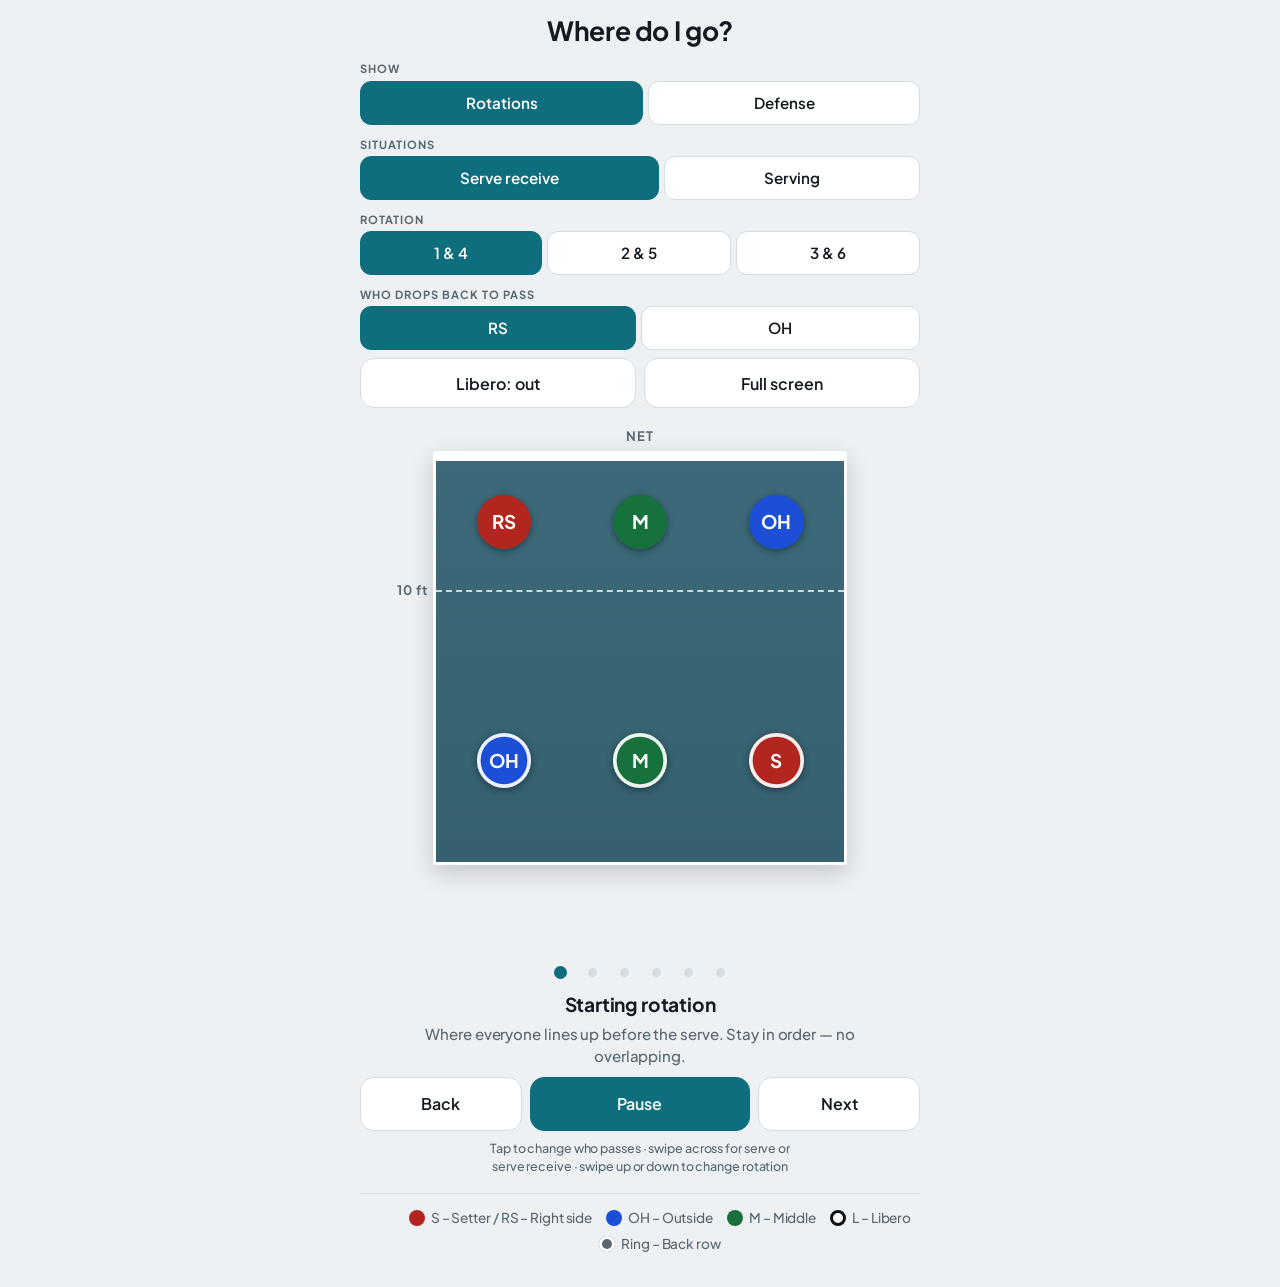
==== commit 0e7de8c3: "Refactor hint display and stage width calculations" ====
--- a/court-positioning.html
+++ b/court-positioning.html
@@ -326,7 +326,7 @@
 
   /* ---------- Collapsed picker (phones) ---------- */
 
-  .summary, .scrim, .picker-done, .hint, .picker .legend { display: none; }
+  .summary, .scrim, .picker-done, .picker .legend { display: none; }
 
   .hint {
     margin: 8px auto 0;
@@ -354,7 +354,6 @@
     }
 
     h1 { font-size: 1.2rem; margin-bottom: 8px; }
-    .hint { display: block; }
 
     /* The key moves into the sheet; the footer copy would push us to scroll. */
     .wrap > .legend { display: none; }
@@ -486,17 +485,23 @@
   body.focus .summary,
   body.focus .picker,
   body.focus .scrim,
-  body.focus .hint,
   body.focus .legend,
   body.focus #phase-tip { display: none; }
 
+  /* Gestures are the only way to change anything in full screen, so the hint
+     stays visible there and scales with the viewport. */
+  body.focus .hint {
+    margin-top: 6px;
+    font-size: clamp(0.72rem, 1.7vmin, 0.92rem);
+  }
+
   /* With this padding the stage is 0.96x as tall as it is wide, so dividing
      the leftover height by that sizes the court to whichever viewport axis
-     runs out first. The 172px reserve covers the state line, dots, step title
-     and controls. */
+     runs out first. The 200px reserve covers the state line, dots, step title,
+     controls and the gesture hint. */
   body.focus .stage {
-    width: min(100vw, calc((100vh - 172px) * 1.04));
-    width: min(100vw, calc((100dvh - 172px) * 1.04));
+    width: min(100vw, calc((100vh - 200px) * 1.04));
+    width: min(100vw, calc((100dvh - 200px) * 1.04));
     margin: 0;
     padding: 6% 12% 14%;
   }
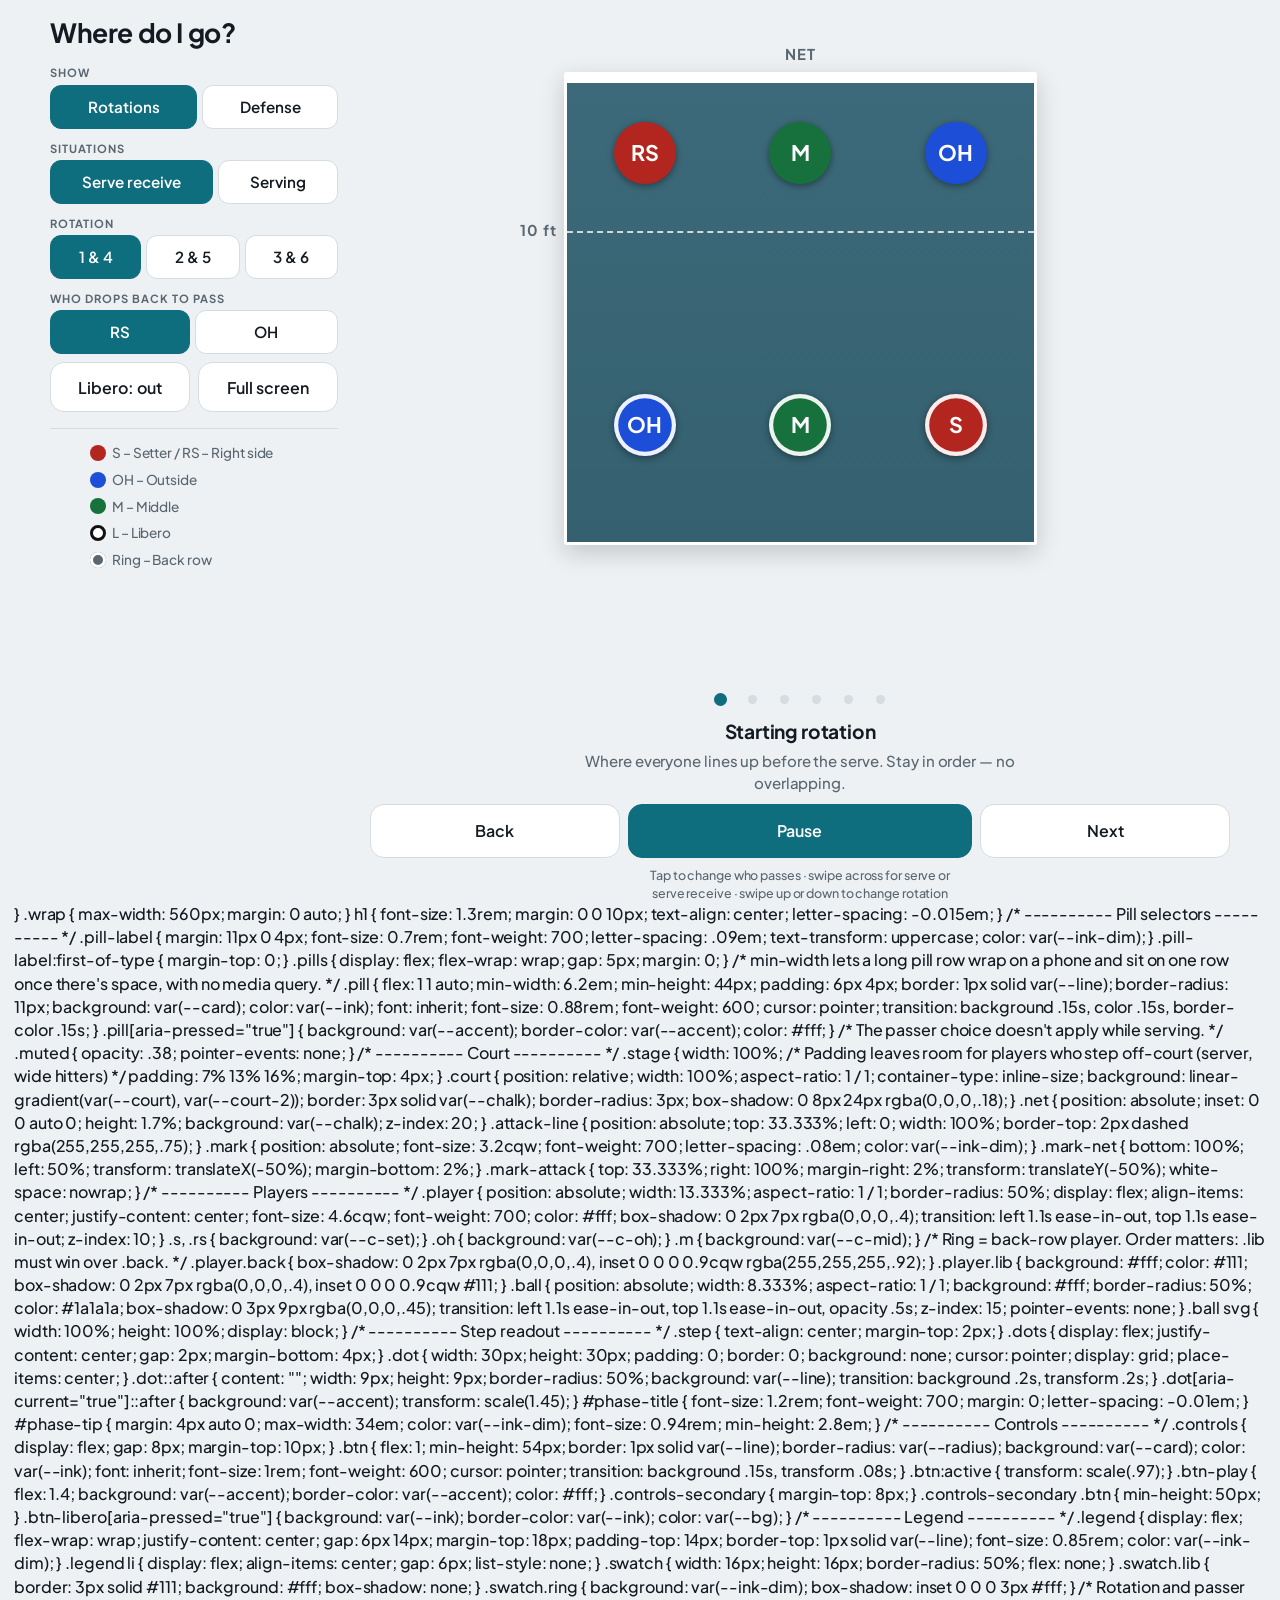
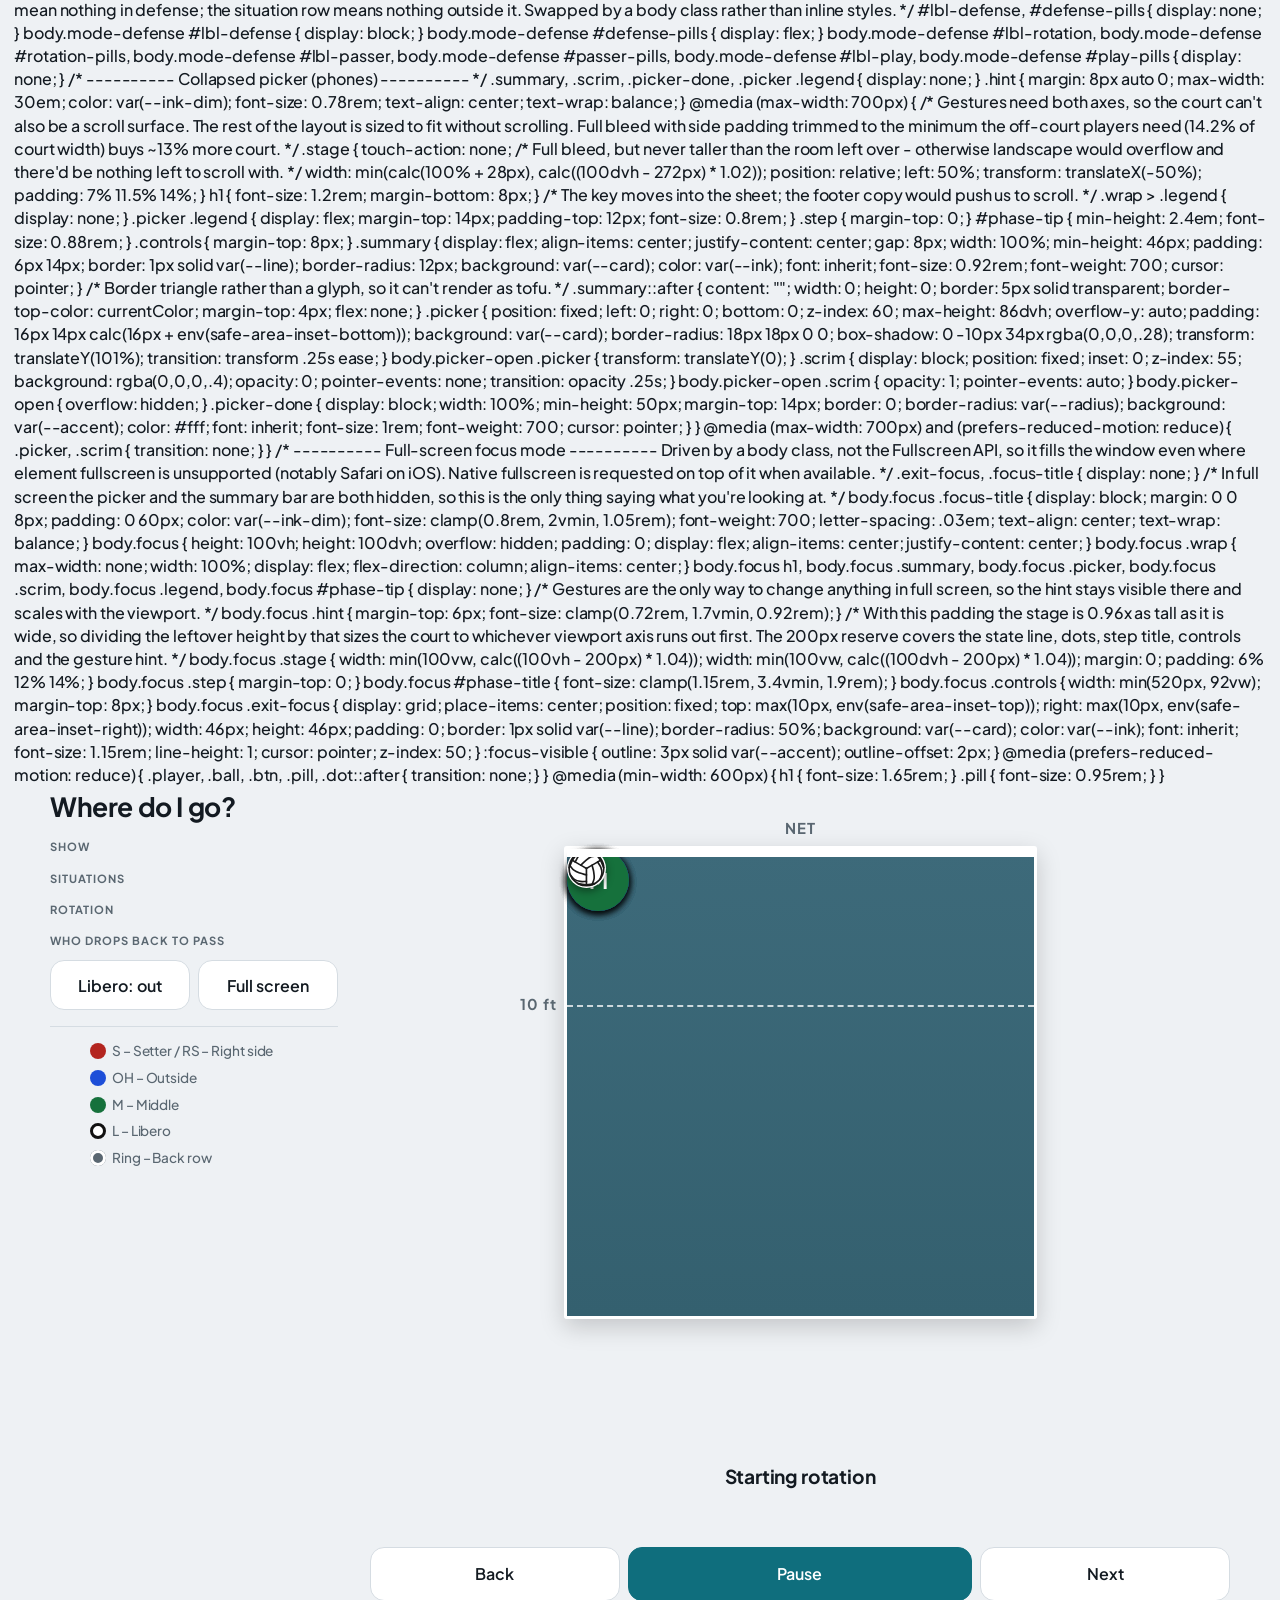
==== commit 18194b8e: "changed layout in tablet landscape mode" ====
--- a/court-positioning.html
+++ b/court-positioning.html
@@ -63,6 +63,7 @@
 
   body {
     margin: 0;
+    overscroll-behavior: none;
     padding: 12px 14px calc(20px + env(safe-area-inset-bottom));
     background: var(--bg);
     color: var(--ink);
@@ -443,6 +444,58 @@
     .picker, .scrim { transition: none; }
   }
 
+  /* ---------- Two columns on a wide landscape screen ----------
+     Single column wastes most of the width here and still needs scrolling.
+     Selectors go in a sidebar; the court takes the rest. */
+  @media (min-width: 900px) and (orientation: landscape) {
+    .wrap {
+      max-width: 1180px;
+      display: grid;
+      grid-template-columns: 288px minmax(0, 1fr);
+      grid-template-areas:
+        "title  court"
+        "picker court"
+        "picker step"
+        "picker controls"
+        "picker hint";
+      column-gap: 32px;
+      align-items: start;
+    }
+
+    h1        { grid-area: title;    text-align: left; margin: 2px 0 12px; }
+    .picker   { grid-area: picker; }
+    .stage    { grid-area: court;    margin: 0 auto; }
+    .step     { grid-area: step; }
+    .controls { grid-area: controls; }
+    .hint     { grid-area: hint; }
+
+    /* Still height-bound, so cap the court by the room left under it.
+       224px covers the step block, controls, hint and body padding. */
+    .stage {
+      width: min(100%, calc((100vh - 224px) * 1.03));
+      width: min(100%, calc((100dvh - 224px) * 1.03));
+    }
+
+    /* Safe here: this layout fits without scrolling, so the court can own
+       its drags instead of handing them to the browser. */
+    .stage { touch-action: none; }
+
+    /* Narrower than the default 6.2em so three rotation pills share a row
+       in a 288px column instead of wrapping to two. */
+    .picker .pill { min-width: 5.8em; }
+
+    /* The key reads better stacked in a narrow column than wrapped. */
+    .wrap > .legend { display: none; }
+    .picker .legend {
+      display: flex;
+      flex-direction: column;
+      align-items: flex-start;
+      gap: 7px;
+      margin-top: 16px;
+      padding-top: 14px;
+    }
+  }
+
   /* ---------- Full-screen focus mode ----------
      Driven by a body class, not the Fullscreen API, so it fills the window
      even where element fullscreen is unsupported (notably Safari on iOS).
@@ -500,6 +553,7 @@
      runs out first. The 200px reserve covers the state line, dots, step title,
      controls and the gesture hint. */
   body.focus .stage {
+    touch-action: none;   /* full screen always fits, so gestures win here */
     width: min(100vw, calc((100vh - 200px) * 1.04));
     width: min(100vw, calc((100dvh - 200px) * 1.04));
     margin: 0;
@@ -938,7 +992,11 @@
     dset:    { title: function (v) { return v.def.setTitle; },
                tip:   function (v) { return v.def.setTip; } },
     serve:   { title: "Serving",
-               tip: "Server steps behind the end line. The other five cover the court." }
+               tip: "Server steps behind the end line. The other five cover the court." },
+    away:    { title: "Serve is up",
+               tip: "Ball's away. The server steps in across the end line." },
+    over:    { title: "Over the net",
+               tip: "As the ball crosses, all six move to their base defense spots." }
   };
 
   function resolve(x, v) { return typeof x === "function" ? x(v) : x; }
@@ -969,12 +1027,36 @@
         };
       });
     });
+    /* Watch the serve travel. The front-row pair trade sides along the net
+       during this, crossing at roughly t=0.15..0.45, so the keyframes stay
+       clear of that band - otherwise a step would rest with two dots on top
+       of each other. */
+    const sv = rot.serving;
+    const server = PLAYERS.filter(function (id) { return sv[1][id][1] > 300; })[0];
+
+    function blend(t, only) {
+      const f = {};
+      PLAYERS.forEach(function (id) {
+        const k = (only && id !== only) ? 0 : t;
+        f[id] = [sv[1][id][0] + (sv[2][id][0] - sv[1][id][0]) * k,
+                 sv[1][id][1] + (sv[2][id][1] - sv[1][id][1]) * k];
+      });
+      return f;
+    }
+
+    const away = blend(0.3, server);   // only the server has moved yet
+    const over = blend(0.8);
+    away.ball = [240, 168, 1];         // mid-court, still climbing
+    over.ball = [200, -30, 1];         // past the net; base fades it in place
+
     plays.serving = {
       short: "Serving",
       phases: [
-        { k: "start", f: rot.serving[0] },
-        { k: "serve", f: rot.serving[1] },
-        { k: "base",  f: rot.serving[2] }
+        { k: "start", f: sv[0] },
+        { k: "serve", f: sv[1] },
+        { k: "away",  f: away },
+        { k: "over",  f: over },
+        { k: "base",  f: sv[2] }
       ]
     };
     return plays;
@@ -1180,13 +1262,7 @@
   }
 
   function cycleRotation(dir) {
-    // Rotation means nothing in defense, so the same swipe picks the scenario.
-    if (defending()) {
-      const i = DEF_ORDER.indexOf(defKey);
-      defKey = DEF_ORDER[((i + dir) % DEF_ORDER.length + DEF_ORDER.length) % DEF_ORDER.length];
-      reset();
-      return;
-    }
+    if (defending()) { return; }   // no rotations to move through in defense
     const keys = Object.keys(ROTATIONS);
     const n = keys.length;
     const i = keys.indexOf(rotKey);
@@ -1196,10 +1272,18 @@
     selectRotation(keys[j]);
   }
 
-  // Defense has no second axis, so a sideways swipe does nothing there.
-  function cycleMode() {
-    if (defending()) { return; }
-    mode = serving() ? "receive" : "serve";
+  // Sideways always steps the Situations row - two options under Rotations,
+  // five under Defense - so the gesture means the same thing in both.
+  function cycleSituation(dir) {
+    if (defending()) {
+      const n = DEF_ORDER.length;
+      const i = DEF_ORDER.indexOf(defKey);
+      defKey = DEF_ORDER[((i + dir) % n + n) % n];
+      if (defKey === "free") { drawFreePasser(); }
+      reset();
+      return;
+    }
+    mode = serving() ? "receive" : "serve";   // only two, so direction is moot
     if (receiving()) { drawPlay(); }
     reset();
   }
@@ -1438,7 +1522,7 @@
 
     // Don't advertise the tap where this rotation has no passer to swap to.
     hintEl.textContent = defending()
-      ? "Swipe up or down to change the situation"
+      ? "Swipe across to change the situation"
       : (canSwapPasser() ? "Tap to change who passes  ·  " : "") +
         "swipe across for serve or serve receive  ·  swipe up or down to change rotation";
   }
@@ -1572,6 +1656,1595 @@
     }
   });
 
+  /* Court gestures: swipe across = step the Situations row, swipe up/down =
+     change rotation, tap = swap who drops back to pass. Stepping and
+     pause/resume stay on the buttons and the progress dots. */
+  (function () {
+    const stage = document.querySelector(".stage");
+    const SWIPE = 40;   // px before a drag counts as a swipe
+    const TAP   = 12;   // px of slop still counted as a tap
+    const TAP_MS = 400;
+    let t0 = null;
+
+    stage.addEventListener("touchstart", function (e) {
+      // Ignore pinches and any drag that starts while the sheet is up.
+      if (e.touches.length !== 1 || pickerOpen()) { t0 = null; return; }
+      t0 = { x: e.touches[0].clientX, y: e.touches[0].clientY, t: e.timeStamp };
+    }, { passive: true });
+
+    stage.addEventListener("touchend", function (e) {
+      if (!t0) { return; }
+      const dx = e.changedTouches[0].clientX - t0.x;
+      const dy = e.changedTouches[0].clientY - t0.y;
+      const adx = Math.abs(dx), ady = Math.abs(dy);
+      const quick = (e.timeStamp - t0.t) < TAP_MS;
+      t0 = null;
+
+      if (adx < TAP && ady < TAP && quick) {
+        cyclePasser();
+      } else if (adx > SWIPE && adx > ady * 1.4) {
+        cycleSituation(dx < 0 ? 1 : -1);
+      } else if (ady > SWIPE && ady > adx * 1.4) {
+        cycleRotation(dy < 0 ? 1 : -1);
+      }
+    }, { passive: true });
+
+    /* touch-action already tells the browser to keep out, but full screen is
+       where a stray downward drag costs the most - so while a drag is being
+       tracked there, claim it outright. Non-passive so preventDefault works. */
+    stage.addEventListener("touchmove", function (e) {
+      if (t0 && inFocus() && e.cancelable) { e.preventDefault(); }
+    }, { passive: false });
+
+    stage.addEventListener("touchcancel", function () { t0 = null; }, { passive: true });
+  })();
+
+  // Don't keep animating in a background tab.
+  document.addEventListener("visibilitychange", function () {
+    if (document.hidden) {
+      clearInterval(timer);
+    } else {
+      if (playing) { start(); }
+      // A wake lock is dropped automatically when the page is hidden.
+      if (inFocus()) { keepAwake(true); }
+    }
+  });
+
+  drawPlay();
+  reset();
+  start();
+})();
+</script>
+</body>
+</html>
+  }
+
+  .wrap { max-width: 560px; margin: 0 auto; }
+
+  h1 {
+    font-size: 1.3rem;
+    margin: 0 0 10px;
+    text-align: center;
+    letter-spacing: -0.015em;
+  }
+
+  /* ---------- Pill selectors ---------- */
+
+  .pill-label {
+    margin: 11px 0 4px;
+    font-size: 0.7rem;
+    font-weight: 700;
+    letter-spacing: .09em;
+    text-transform: uppercase;
+    color: var(--ink-dim);
+  }
+  .pill-label:first-of-type { margin-top: 0; }
+
+  .pills {
+    display: flex;
+    flex-wrap: wrap;
+    gap: 5px;
+    margin: 0;
+  }
+
+  /* min-width lets a long pill row wrap on a phone and sit on one
+     row once there's space, with no media query. */
+  .pill {
+    flex: 1 1 auto;
+    min-width: 6.2em;
+    min-height: 44px;
+    padding: 6px 4px;
+    border: 1px solid var(--line);
+    border-radius: 11px;
+    background: var(--card);
+    color: var(--ink);
+    font: inherit;
+    font-size: 0.88rem;
+    font-weight: 600;
+    cursor: pointer;
+    transition: background .15s, color .15s, border-color .15s;
+  }
+  .pill[aria-pressed="true"] {
+    background: var(--accent);
+    border-color: var(--accent);
+    color: #fff;
+  }
+
+  /* The passer choice doesn't apply while serving. */
+  .muted { opacity: .38; pointer-events: none; }
+
+  /* ---------- Court ---------- */
+
+  .stage {
+    width: 100%;
+    /* Padding leaves room for players who step off-court (server, wide hitters) */
+    padding: 7% 13% 16%;
+    margin-top: 4px;
+  }
+
+  .court {
+    position: relative;
+    width: 100%;
+    aspect-ratio: 1 / 1;
+    container-type: inline-size;
+    background: linear-gradient(var(--court), var(--court-2));
+    border: 3px solid var(--chalk);
+    border-radius: 3px;
+    box-shadow: 0 8px 24px rgba(0,0,0,.18);
+  }
+
+  .net {
+    position: absolute;
+    inset: 0 0 auto 0;
+    height: 1.7%;
+    background: var(--chalk);
+    z-index: 20;
+  }
+
+  .attack-line {
+    position: absolute;
+    top: 33.333%;
+    left: 0;
+    width: 100%;
+    border-top: 2px dashed rgba(255,255,255,.75);
+  }
+
+  .mark {
+    position: absolute;
+    font-size: 3.2cqw;
+    font-weight: 700;
+    letter-spacing: .08em;
+    color: var(--ink-dim);
+  }
+  .mark-net    { bottom: 100%; left: 50%; transform: translateX(-50%); margin-bottom: 2%; }
+  .mark-attack { top: 33.333%; right: 100%; margin-right: 2%; transform: translateY(-50%); white-space: nowrap; }
+
+  /* ---------- Players ---------- */
+
+  .player {
+    position: absolute;
+    width: 13.333%;
+    aspect-ratio: 1 / 1;
+    border-radius: 50%;
+    display: flex;
+    align-items: center;
+    justify-content: center;
+    font-size: 4.6cqw;
+    font-weight: 700;
+    color: #fff;
+    box-shadow: 0 2px 7px rgba(0,0,0,.4);
+    transition: left 1.1s ease-in-out, top 1.1s ease-in-out;
+    z-index: 10;
+  }
+
+  .s,
+  .rs  { background: var(--c-set); }
+  .oh  { background: var(--c-oh); }
+  .m   { background: var(--c-mid); }
+
+  /* Ring = back-row player. Order matters: .lib must win over .back. */
+  .player.back { box-shadow: 0 2px 7px rgba(0,0,0,.4), inset 0 0 0 0.9cqw rgba(255,255,255,.92); }
+  .player.lib  { background: #fff; color: #111; box-shadow: 0 2px 7px rgba(0,0,0,.4), inset 0 0 0 0.9cqw #111; }
+
+  .ball {
+    position: absolute;
+    width: 8.333%;
+    aspect-ratio: 1 / 1;
+    background: #fff;
+    border-radius: 50%;
+    color: #1a1a1a;
+    box-shadow: 0 3px 9px rgba(0,0,0,.45);
+    transition: left 1.1s ease-in-out, top 1.1s ease-in-out, opacity .5s;
+    z-index: 15;
+    pointer-events: none;
+  }
+  .ball svg { width: 100%; height: 100%; display: block; }
+
+  /* ---------- Step readout ---------- */
+
+  .step { text-align: center; margin-top: 2px; }
+
+  .dots {
+    display: flex;
+    justify-content: center;
+    gap: 2px;
+    margin-bottom: 4px;
+  }
+  .dot {
+    width: 30px; height: 30px;
+    padding: 0;
+    border: 0;
+    background: none;
+    cursor: pointer;
+    display: grid;
+    place-items: center;
+  }
+  .dot::after {
+    content: "";
+    width: 9px; height: 9px;
+    border-radius: 50%;
+    background: var(--line);
+    transition: background .2s, transform .2s;
+  }
+  .dot[aria-current="true"]::after { background: var(--accent); transform: scale(1.45); }
+
+  #phase-title {
+    font-size: 1.2rem;
+    font-weight: 700;
+    margin: 0;
+    letter-spacing: -0.01em;
+  }
+  #phase-tip {
+    margin: 4px auto 0;
+    max-width: 34em;
+    color: var(--ink-dim);
+    font-size: 0.94rem;
+    min-height: 2.8em;
+  }
+
+  /* ---------- Controls ---------- */
+
+  .controls {
+    display: flex;
+    gap: 8px;
+    margin-top: 10px;
+  }
+
+  .btn {
+    flex: 1;
+    min-height: 54px;
+    border: 1px solid var(--line);
+    border-radius: var(--radius);
+    background: var(--card);
+    color: var(--ink);
+    font: inherit;
+    font-size: 1rem;
+    font-weight: 600;
+    cursor: pointer;
+    transition: background .15s, transform .08s;
+  }
+  .btn:active { transform: scale(.97); }
+  .btn-play { flex: 1.4; background: var(--accent); border-color: var(--accent); color: #fff; }
+
+  .controls-secondary { margin-top: 8px; }
+  .controls-secondary .btn { min-height: 50px; }
+
+  .btn-libero[aria-pressed="true"] {
+    background: var(--ink);
+    border-color: var(--ink);
+    color: var(--bg);
+  }
+
+  /* ---------- Legend ---------- */
+
+  .legend {
+    display: flex;
+    flex-wrap: wrap;
+    justify-content: center;
+    gap: 6px 14px;
+    margin-top: 18px;
+    padding-top: 14px;
+    border-top: 1px solid var(--line);
+    font-size: 0.85rem;
+    color: var(--ink-dim);
+  }
+  .legend li { display: flex; align-items: center; gap: 6px; list-style: none; }
+  .swatch {
+    width: 16px; height: 16px;
+    border-radius: 50%;
+    flex: none;
+  }
+  .swatch.lib  { border: 3px solid #111; background: #fff; box-shadow: none; }
+  .swatch.ring { background: var(--ink-dim); box-shadow: inset 0 0 0 3px #fff; }
+
+  /* Rotation and passer mean nothing in defense; the situation row means
+     nothing outside it. Swapped by a body class rather than inline styles. */
+  #lbl-defense, #defense-pills { display: none; }
+  body.mode-defense #lbl-defense  { display: block; }
+  body.mode-defense #defense-pills { display: flex; }
+  body.mode-defense #lbl-rotation,
+  body.mode-defense #rotation-pills,
+  body.mode-defense #lbl-passer,
+  body.mode-defense #passer-pills,
+  body.mode-defense #lbl-play,
+  body.mode-defense #play-pills { display: none; }
+
+  /* ---------- Collapsed picker (phones) ---------- */
+
+  .summary, .scrim, .picker-done, .picker .legend { display: none; }
+
+  .hint {
+    margin: 8px auto 0;
+    max-width: 30em;
+    color: var(--ink-dim);
+    font-size: 0.78rem;
+    text-align: center;
+    text-wrap: balance;
+  }
+
+  @media (max-width: 700px) {
+    /* Gestures need both axes, so the court can't also be a scroll surface.
+       The rest of the layout is sized to fit without scrolling.
+       Full bleed with side padding trimmed to the minimum the off-court
+       players need (14.2% of court width) buys ~13% more court. */
+    .stage {
+      touch-action: none;
+      /* Full bleed, but never taller than the room left over - otherwise
+         landscape would overflow and there'd be nothing left to scroll with. */
+      width: min(calc(100% + 28px), calc((100dvh - 272px) * 1.02));
+      position: relative;
+      left: 50%;
+      transform: translateX(-50%);
+      padding: 7% 11.5% 14%;
+    }
+
+    h1 { font-size: 1.2rem; margin-bottom: 8px; }
+
+    /* The key moves into the sheet; the footer copy would push us to scroll. */
+    .wrap > .legend { display: none; }
+    .picker .legend {
+      display: flex;
+      margin-top: 14px;
+      padding-top: 12px;
+      font-size: 0.8rem;
+    }
+
+    .step { margin-top: 0; }
+    #phase-tip { min-height: 2.4em; font-size: 0.88rem; }
+    .controls { margin-top: 8px; }
+
+    .summary {
+      display: flex;
+      align-items: center;
+      justify-content: center;
+      gap: 8px;
+      width: 100%;
+      min-height: 46px;
+      padding: 6px 14px;
+      border: 1px solid var(--line);
+      border-radius: 12px;
+      background: var(--card);
+      color: var(--ink);
+      font: inherit;
+      font-size: 0.92rem;
+      font-weight: 700;
+      cursor: pointer;
+    }
+    /* Border triangle rather than a glyph, so it can't render as tofu. */
+    .summary::after {
+      content: "";
+      width: 0; height: 0;
+      border: 5px solid transparent;
+      border-top-color: currentColor;
+      margin-top: 4px;
+      flex: none;
+    }
+
+    .picker {
+      position: fixed;
+      left: 0; right: 0; bottom: 0;
+      z-index: 60;
+      max-height: 86dvh;
+      overflow-y: auto;
+      padding: 16px 14px calc(16px + env(safe-area-inset-bottom));
+      background: var(--card);
+      border-radius: 18px 18px 0 0;
+      box-shadow: 0 -10px 34px rgba(0,0,0,.28);
+      transform: translateY(101%);
+      transition: transform .25s ease;
+    }
+    body.picker-open .picker { transform: translateY(0); }
+
+    .scrim {
+      display: block;
+      position: fixed;
+      inset: 0;
+      z-index: 55;
+      background: rgba(0,0,0,.4);
+      opacity: 0;
+      pointer-events: none;
+      transition: opacity .25s;
+    }
+    body.picker-open .scrim { opacity: 1; pointer-events: auto; }
+    body.picker-open { overflow: hidden; }
+
+    .picker-done {
+      display: block;
+      width: 100%;
+      min-height: 50px;
+      margin-top: 14px;
+      border: 0;
+      border-radius: var(--radius);
+      background: var(--accent);
+      color: #fff;
+      font: inherit;
+      font-size: 1rem;
+      font-weight: 700;
+      cursor: pointer;
+    }
+  }
+
+  @media (max-width: 700px) and (prefers-reduced-motion: reduce) {
+    .picker, .scrim { transition: none; }
+  }
+
+  /* ---------- Full-screen focus mode ----------
+     Driven by a body class, not the Fullscreen API, so it fills the window
+     even where element fullscreen is unsupported (notably Safari on iOS).
+     Native fullscreen is requested on top of it when available. */
+
+  .exit-focus, .focus-title { display: none; }
+
+  /* In full screen the picker and the summary bar are both hidden, so this
+     is the only thing saying what you're looking at. */
+  body.focus .focus-title {
+    display: block;
+    margin: 0 0 8px;
+    padding: 0 60px;
+    color: var(--ink-dim);
+    font-size: clamp(0.8rem, 2vmin, 1.05rem);
+    font-weight: 700;
+    letter-spacing: .03em;
+    text-align: center;
+    text-wrap: balance;
+  }
+
+  body.focus {
+    height: 100vh;
+    height: 100dvh;
+    overflow: hidden;
+    padding: 0;
+    display: flex;
+    align-items: center;
+    justify-content: center;
+  }
+  body.focus .wrap {
+    max-width: none;
+    width: 100%;
+    display: flex;
+    flex-direction: column;
+    align-items: center;
+  }
+
+  body.focus h1,
+  body.focus .summary,
+  body.focus .picker,
+  body.focus .scrim,
+  body.focus .legend,
+  body.focus #phase-tip { display: none; }
+
+  /* Gestures are the only way to change anything in full screen, so the hint
+     stays visible there and scales with the viewport. */
+  body.focus .hint {
+    margin-top: 6px;
+    font-size: clamp(0.72rem, 1.7vmin, 0.92rem);
+  }
+
+  /* With this padding the stage is 0.96x as tall as it is wide, so dividing
+     the leftover height by that sizes the court to whichever viewport axis
+     runs out first. The 200px reserve covers the state line, dots, step title,
+     controls and the gesture hint. */
+  body.focus .stage {
+    width: min(100vw, calc((100vh - 200px) * 1.04));
+    width: min(100vw, calc((100dvh - 200px) * 1.04));
+    margin: 0;
+    padding: 6% 12% 14%;
+  }
+
+  body.focus .step { margin-top: 0; }
+  body.focus #phase-title { font-size: clamp(1.15rem, 3.4vmin, 1.9rem); }
+  body.focus .controls { width: min(520px, 92vw); margin-top: 8px; }
+
+  body.focus .exit-focus {
+    display: grid;
+    place-items: center;
+    position: fixed;
+    top: max(10px, env(safe-area-inset-top));
+    right: max(10px, env(safe-area-inset-right));
+    width: 46px; height: 46px;
+    padding: 0;
+    border: 1px solid var(--line);
+    border-radius: 50%;
+    background: var(--card);
+    color: var(--ink);
+    font: inherit;
+    font-size: 1.15rem;
+    line-height: 1;
+    cursor: pointer;
+    z-index: 50;
+  }
+
+  :focus-visible { outline: 3px solid var(--accent); outline-offset: 2px; }
+
+  @media (prefers-reduced-motion: reduce) {
+    .player, .ball, .btn, .pill, .dot::after { transition: none; }
+  }
+
+  @media (min-width: 600px) {
+    h1 { font-size: 1.65rem; }
+    .pill { font-size: 0.95rem; }
+  }
+</style>
+</head>
+<body>
+
+<div class="wrap">
+
+  <h1>Where do I go?</h1>
+
+  <!-- Phone only: collapses the picker to one line. Inert on wider screens. -->
+  <button class="summary" id="summary-btn" type="button"
+          aria-expanded="false" aria-controls="picker"><span id="summary-text"></span></button>
+
+  <div class="scrim" id="scrim"></div>
+
+  <div class="picker" id="picker">
+    <p class="pill-label" id="lbl-topic">Show</p>
+    <div class="pills" id="topic-pills" role="group" aria-labelledby="lbl-topic"></div>
+
+    <!-- Two rows share the same slot under Show; only one is ever visible,
+         so both carry the same label. -->
+    <p class="pill-label" id="lbl-play">Situations</p>
+    <div class="pills" id="play-pills" role="group" aria-labelledby="lbl-play"></div>
+
+    <p class="pill-label" id="lbl-defense">Situations</p>
+    <div class="pills" id="defense-pills" role="group" aria-labelledby="lbl-defense"></div>
+
+    <p class="pill-label" id="lbl-rotation">Rotation</p>
+    <div class="pills" id="rotation-pills" role="group" aria-labelledby="lbl-rotation"></div>
+
+    <p class="pill-label" id="lbl-passer">Who drops back to pass</p>
+    <div class="pills" id="passer-pills" role="group" aria-labelledby="lbl-passer"></div>
+
+    <div class="controls controls-secondary">
+      <button id="libero-btn" class="btn btn-libero" type="button" aria-pressed="false">Libero: out</button>
+      <button id="focus-btn" class="btn" type="button" aria-pressed="false">Full screen</button>
+    </div>
+
+    <!-- Phone-only copy of the key; the footer legend is hidden at this size
+         so the layout fits without scrolling. Both are filled by renderLegend. -->
+    <ul class="legend"></ul>
+
+    <button class="picker-done" id="picker-done" type="button">Done</button>
+  </div>
+
+  <p class="focus-title" id="focus-title"></p>
+
+  <div class="stage">
+    <div class="court">
+      <div class="net"></div>
+      <div class="attack-line"></div>
+      <span class="mark mark-net">NET</span>
+      <span class="mark mark-attack">10 ft</span>
+
+      <!-- Labels and the back-row ring are assigned by renderRoster(). -->
+      <div id="S"   class="player s">S</div>
+      <div id="RS"  class="player rs">RS</div>
+      <div id="M1"  class="player m">M</div>
+      <div id="OH1" class="player oh">OH</div>
+      <div id="OH2" class="player oh">OH</div>
+      <div id="M2"  class="player m">M</div>
+
+      <div id="ball" class="ball">
+        <svg xmlns="http://www.w3.org/2000/svg" viewBox="0 0 512 512" class="volleyball"
+             role="img" aria-label="Volleyball"
+             fill="none" stroke="currentColor" stroke-width="22" stroke-linecap="round">
+          <circle cx="256" cy="256" r="228"/>
+          <path d="M 379.8,64.7 C 400.6,92.6 421.4,120.6 442.2,148.5"/>
+          <path d="M 132.2,64.7 C 111.4,92.6 90.6,120.6 69.8,148.5"/>
+          <path d="M 483.6,244.5 C 469.8,212.5 456.0,180.5 442.2,148.5"/>
+          <path d="M 359.8,458.8 C 325.2,462.9 290.6,466.9 256.0,471.0"/>
+          <path d="M 442.2,148.5 C 411.1,166.4 380.1,184.3 349.1,202.3 C 318.1,220.2 287.0,238.1 256.0,256.0"/>
+          <path d="M 28.4,244.5 C 42.2,212.5 56.0,180.5 69.8,148.5"/>
+          <path d="M 152.2,458.8 C 186.8,462.9 221.4,466.9 256.0,471.0"/>
+          <path d="M 69.8,148.5 C 100.9,166.4 131.9,184.3 162.9,202.3 C 193.9,220.2 225.0,238.1 256.0,256.0"/>
+          <path d="M 256.0,471.0 C 256.0,435.1 256.0,399.3 256.0,363.5 C 256.0,327.7 256.0,291.8 256.0,256.0"/>
+          <path d="M 43.8,339.1 C 61.7,359.3 75.7,385.0 97.4,399.7 C 119.1,414.4 147.7,422.7 174.2,427.3 C 200.6,431.8 228.7,427.0 256.0,426.8"/>
+          <path d="M 34.1,213.3 C 53.1,234.9 68.3,260.9 91.1,278.2 C 113.9,295.4 143.3,306.2 170.8,316.8 C 198.3,327.3 227.6,333.2 256.0,341.4"/>
+          <path d="M 474.1,190.0 C 475.4,197.8 476.6,205.5 477.9,213.3"/>
+          <path d="M 434.0,398.2 C 442.6,372.6 457.9,347.7 459.8,321.5 C 461.7,295.3 454.5,266.4 445.2,241.2 C 435.9,216.1 417.7,194.1 403.9,170.6"/>
+          <path d="M 330.0,469.5 C 339.2,442.3 354.1,416.1 357.7,387.7 C 361.2,359.4 355.8,328.5 351.2,299.4 C 346.6,270.3 337.1,242.0 330.0,213.3"/>
+          <path d="M 89.8,100.2 C 95.9,95.2 102.0,90.2 108.1,85.2"/>
+          <path d="M 290.1,30.7 C 263.7,36.1 234.4,35.3 210.8,46.8 C 187.2,58.2 165.7,78.9 148.6,99.5 C 131.5,120.1 121.6,146.9 108.1,170.6"/>
+          <path d="M 403.9,85.2 C 375.7,90.8 345.6,91.0 319.3,102.1 C 292.9,113.2 268.8,133.3 246.0,151.8 C 223.1,170.4 203.3,192.8 182.0,213.3"/>
+          <path d="M 204.1,477.9 C 196.8,475.1 189.4,472.3 182.0,469.5"/>
+        </svg>
+      </div>
+    </div>
+  </div>
+
+  <div class="step">
+    <div class="dots" id="dots" role="group" aria-label="Steps"></div>
+    <h2 id="phase-title">Starting rotation</h2>
+    <p id="phase-tip"></p>
+  </div>
+
+  <div class="controls">
+    <button id="prev-btn"  class="btn" type="button">Back</button>
+    <button id="play-btn"  class="btn btn-play" type="button" aria-pressed="true">Pause</button>
+    <button id="next-btn"  class="btn" type="button">Next</button>
+  </div>
+  <p class="hint" id="hint"></p>
+
+  <button id="exit-focus" class="exit-focus" type="button" aria-label="Exit full screen">&times;</button>
+
+  <ul class="legend"></ul>
+
+</div>
+
+<script>
+(function () {
+  "use strict";
+
+  // Frames are authored on a 360x360 grid and converted to percentages at
+  // render time, so the court scales to any screen.
+  const GRID = 360;
+
+  const PLAYERS = ["S", "RS", "M1", "OH1", "OH2", "M2"];
+
+  // Two players share each role, so dots show the role only. Which of the
+  // pair is which is conveyed by the back-row ring, not by a 1/2 suffix.
+  const ROLE       = { S: "S", RS: "RS", M1: "M", M2: "M", OH1: "OH", OH2: "OH" };
+  const ROLE_CLASS = { S: "s", RS: "rs", M1: "m", M2: "m", OH1: "oh", OH2: "oh" };
+
+  /* The three states below are only half a lap. After all three, every player
+     has rotated three spots, which lands each on their partner's old role -
+     the two setters have swapped ends. Flipping this pairing on the wrap makes
+     3 & 6 -> 1 & 4 a single clockwise step instead of jumping backwards. */
+  const PARTNER = { S: "RS", RS: "S", M1: "M2", M2: "M1", OH1: "OH2", OH2: "OH1" };
+
+  // Where the set goes. Order matters: pills read left-to-right across the net.
+  const SETS = {
+    outside: { short: "Set outside", target: "outside" },
+    middle:  { short: "Set middle",  target: "middle" },
+    right:   { short: "Set right",   target: "right side" },
+    cross:   { short: "Cross (X)",   target: "right side", attackTitle: "Cross play — cover!" }
+  };
+  const SET_ORDER = ["outside", "middle", "right", "cross"];
+
+  // Which back-court spot takes the serve.
+  const SLOTS = ["left", "middle", "right"];
+  const SLOT_NAME = { left: "Left back", middle: "Middle back", right: "Right back" };
+  /* How that passer steps into the ball from their serve-receive spot. The
+     left/right values reproduce the original hand-drawn frames; the middle
+     step is kept short so it doesn't crowd the outside crossing behind it. */
+  const SLOT_STEP = { left: [42, 0], middle: [0, -14], right: [-40, 0] };
+
+  /* ------------------------------------------------------------------
+     Defense. Base defense is identical in all three rotations - three at
+     the net, two wings on the attack line, one deep middle - so each
+     scenario is defined once by slot and the players are filled in per
+     rotation. The opponent is above the net, so they face us: a set to
+     their left pin attacks our right, and one to their right pin our left.
+
+     The back three play perimeter: deep and wide, middle of the court
+     deliberately left open for the pulled-off blocker to cover.
+     ------------------------------------------------------------------ */
+  const TOPICS = [["rotations", "Rotations"], ["defense", "Defense"]];
+  const MODES  = [["receive", "Serve receive"], ["serve", "Serving"]];
+
+  const DEF_ORDER = ["free", "down", "opp5", "opp2", "oppC"];
+
+  /* Defense is taught by court position, not by rotation - base defense is
+     the same shape in every rotation, so nothing here depends on one. */
+  const DEF_BASE  = { netL: [18, 7], netM: [156, 7], netR: [276, 7],
+                      backL: [60, 96], backR: [252, 96], backM: [156, 264] };
+  const DEF_SLOT  = { OH1: "netL", M1: "netM", RS: "netR",
+                      OH2: "backL", M2: "backM", S: "backR" };
+  const DEF_LIBERO = "M2";   // the dot sitting in middle back
+  const SPOT_NAME  = { netL: "Left front", netM: "Middle front", netR: "Right front",
+                       backL: "Left back", backM: "Middle back", backR: "Right back" };
+
+  const DEFENSE = {
+    free: {
+      short:     "Free ball",
+      readTitle: "Free ball!",
+      readTip:   "No attack coming — call it loud and get off the net.",
+      setTitle:  "Free ball formation",
+      setTip:    "Setter sprints to the net. Hitters pull off to the 10 ft line so they can approach. The outside and middle split the back court in half.",
+      // Front row sit at y=114 so the front of the circle just laps the
+      // 10 ft line (y=120). The two back-court passers take half the width
+      // each: centres on x=90 and x=270, i.e. left edges 66 and 246.
+      spots: { netL: [18, 114], netM: [138, 114], netR: [288, 114],
+               backL: [66, 240], backM: [246, 240], backR: [240, 6] },
+      ball: [[168, -42, 1], [76, 250, 1]],
+      // Everyone but the setter takes a turn passing, one per loop.
+      passers: ["netL", "netM", "netR", "backL", "backM"]
+    },
+    down: {
+      short:     "Down ball",
+      readTitle: "Down ball!",
+      readTip:   "They're hitting, but standing — no jump, so no block. Call it and get off the net.",
+      setTitle:  "Ready to dig",
+      setTip:    "Nobody blocks. All six drop into the court, get low, and play it.",
+      spots: { netL: [24, 126], netM: [150, 120], netR: [282, 126],
+               backL: [36, 246], backM: [156, 288], backR: [270, 246] },
+      ball: [[204, -42, 1], [204, -6, 1]],
+      extra: [
+        { title: "Middle back digs it",
+          tip:   "The ball comes in deep. Middle back steps behind it and digs. The setter releases toward the net.",
+          move:  { M2: [174, 288], S: [240, 150] },
+          ball:  [184, 298, 1] },
+        { title: "Up to the setter",
+          tip:   "The dig goes high to the setter at the net — now you're on offense.",
+          move:  { S: [240, 6] },
+          ball:  [250, 16, 1] }
+      ]
+    },
+    // Named by the opponent's set call: a 5 goes to their left pin, a 2 to
+    // their middle, a C behind the setter to their right pin.
+    opp5: {
+      short:     "Opponent's 5",
+      readTitle: "They set a 5",
+      readTip:   "A high ball out to their outside hitter, so the attack is coming at your right side.",
+      setTitle:  "Block up, dig the perimeter",
+      setTip:    "Right front and middle close the block. Left front pulls off to cover the tip. The back three go deep and wide.",
+      spots: { netR: [276, 0], netM: [228, 0], netL: [36, 114],
+               backR: [288, 216], backM: [180, 288], backL: [24, 240] },
+      ball: [[276, -48, 1], [276, -6, 1]]
+    },
+    opp2: {
+      short:     "Opponent's 2",
+      readTitle: "They set a 2",
+      readTip:   "A ball to their middle, coming straight up the gut.",
+      setTitle:  "Block up, dig the perimeter",
+      setTip:    "The middle blocks it. Both pins pull off to cover tips. The back three stay deep and wide.",
+      spots: { netM: [156, 0], netL: [54, 96], netR: [258, 96],
+               backL: [24, 240], backM: [156, 300], backR: [288, 240] },
+      ball: [[156, -48, 1], [156, -6, 1]]
+    },
+    oppC: {
+      short:     "Opponent's C",
+      readTitle: "They set a C",
+      readTip:   "A back set behind their setter to the right-side hitter, so the attack is coming at your left side.",
+      setTitle:  "Block up, dig the perimeter",
+      setTip:    "Left front and middle close the block. Right front pulls off to cover the tip. The back three go deep and wide.",
+      spots: { netL: [36, 0], netM: [84, 0], netR: [276, 114],
+               backL: [24, 216], backM: [132, 288], backR: [288, 240] },
+      ball: [[36, -48, 1], [36, -6, 1]]
+    }
+  };
+
+  /* ------------------------------------------------------------------
+     Each rotation is defined along its two real axes:
+
+       passing[k]  who drops back to pass -> receive / pass / ready frames
+       sets[k]     where the set goes     -> the attack-and-coverage frame
+
+     A play is one of each. Where both passers leave the front row in the
+     same arrangement (rotation 1 & 4), the set frames live on the rotation
+     and are shared; where the arrangement differs (3 & 6), each passer
+     carries its own.
+     ------------------------------------------------------------------ */
+  const ROTATIONS = {
+    "1,4": {
+      label: "1 & 4",
+      liberoTarget: "M2",
+      start: { RS: [36, 36],  M1: [156, 36], OH1: [276, 36], OH2: [36, 246], M2: [156, 246], S: [276, 246], ball: [180, -30, 0] },
+      base:  { RS: [276, 7],  M1: [156, 7],  OH1: [18, 7],   OH2: [60, 96],  M2: [156, 264], S: [252, 96],  ball: [28, -30, 0] },
+      serving: [
+        { RS: [36, 36],  M1: [156, 36], OH1: [276, 36], OH2: [36, 246], M2: [156, 246], S: [276, 246], ball: [276, 368, 0] },
+        { RS: [104, 7],  M1: [156, 7],  OH1: [208, 7],  OH2: [60, 96],  M2: [156, 264], S: [276, 368], ball: [285, 375, 1] },
+        { RS: [276, 7],  M1: [156, 7],  OH1: [18, 7],   OH2: [60, 96],  M2: [156, 264], S: [252, 96],  ball: [200, -30, 0] }
+      ],
+      // Both passers finish with RS on the left pin, M in the middle,
+      // OH on the right pin - so the attack frames are shared.
+      sets: {
+        outside: { hitter: "RS hits from the left pin.",
+                   frame: { RS: [18, 7],   M1: [78, 18],  OH1: [253, 143], OH2: [18, 68],  M2: [113, 218], S: [138, 48], ball: [28, 15, 1] } },
+        middle:  { hitter: "M hits quick through the middle.",
+                   frame: { RS: [90, 48],  M1: [156, 18], OH1: [222, 48],  OH2: [60, 180], M2: [180, 218], S: [175, 52], ball: [156, 15, 1] } },
+        right:   { hitter: "OH hits from the right pin.",
+                   frame: { RS: [146, 48], M1: [224, 28], OH1: [282, 18],  OH2: [36, 180], M2: [180, 218], S: [320, 65], ball: [282, 15, 1] } }
+      },
+      passing: {
+        RS: {
+          short: "RS",
+          passers: "Right side, outside, and middle pass. OH stays up to hit. The setter runs up to the net.",
+          receive: { RS: [25, 200],  M1: [120, 72],  OH1: [271, 7],   OH2: [148, 235], M2: [260, 200], S: [271, 58], ball: [180, -30, 0] },
+          pass:    { RS: [75, 200],  M1: [120, 96],  OH1: [315, 60],  OH2: [110, 210], M2: [200, 220], S: [240, 25], ball: [85, 210, 1] },
+          ready:   { RS: [-48, 120], M1: [120, 120], OH1: [360, 120], OH2: [68, 183],  M2: [148, 243], S: [216, 7],  ball: [226, 15, 1] }
+        },
+        OH: {
+          short: "OH",
+          passers: "Both outsides and the middle pass. RS stays up to hit. The setter runs up from the back right.",
+          receive: { RS: [72, 50],   M1: [156, 50],  OH1: [260, 200], OH2: [36, 200], M2: [148, 235], S: [276, 245], ball: [180, -30, 0] },
+          pass:    { RS: [15, 85],   M1: [140, 85],  OH1: [220, 200], OH2: [53, 193], M2: [150, 240], S: [245, 125], ball: [230, 210, 1] },
+          ready:   { RS: [-45, 123], M1: [123, 123], OH1: [363, 123], OH2: [71, 186], M2: [151, 246], S: [216, 7],   ball: [226, 15, 1] }
+        }
+      }
+    },
+
+    "2,5": {
+      label: "2 & 5",
+      liberoTarget: "M2",
+      start: { OH2: [36, 36], RS: [156, 36], M1: [276, 36], M2: [36, 246],  S: [156, 246], OH1: [276, 246], ball: [180, -30, 0] },
+      base:  { OH2: [18, 7],  RS: [276, 7],  M1: [156, 7],  M2: [156, 264], S: [252, 96],  OH1: [60, 96],   ball: [28, -30, 0] },
+      serving: [
+        { OH2: [36, 36], RS: [156, 36], M1: [276, 36], M2: [36, 246],  S: [156, 246], OH1: [276, 246], ball: [276, 368, 0] },
+        { OH2: [18, 7],  RS: [130, 7],  M1: [182, 7],  M2: [156, 264], S: [252, 96],  OH1: [276, 368], ball: [285, 375, 1] },
+        { OH2: [18, 7],  RS: [276, 7],  M1: [156, 7],  M2: [156, 264], S: [252, 96],  OH1: [60, 96],   ball: [200, -30, 0] }
+      ],
+      passing: {
+        OH: {
+          short: "OH",
+          passers: "Both outsides and the middle pass. RS stays up to hit. The setter runs up to the net.",
+          receive: { OH2: [36, 200],  RS: [156, 15],  M1: [220, 15],  M2: [148, 235], S: [170, 65], OH1: [260, 200], ball: [180, -30, 0] },
+          pass:    { OH2: [75, 200],  RS: [240, 60],  M1: [188, 60],  M2: [200, 222], S: [193, 35], OH1: [170, 205], ball: [85, 210, 1] },
+          ready:   { OH2: [-48, 120], RS: [330, 110], M1: [156, 110], M2: [252, 210], S: [216, 7],  OH1: [80, 210],  ball: [226, 15, 1] },
+          sets: {
+            outside: { hitter: "OH hits from the left pin.",
+                       frame: { OH2: [18, 7],   RS: [220, 48], M1: [78, 18],  M2: [113, 218], S: [138, 48], OH1: [18, 68],   ball: [28, 15, 1] } },
+            middle:  { hitter: "M hits quick through the middle.",
+                       frame: { OH2: [90, 48],  RS: [222, 48], M1: [156, 18], M2: [180, 218], S: [175, 52], OH1: [60, 180],  ball: [156, 15, 1] } },
+            right:   { hitter: "RS hits from the right pin.",
+                       frame: { OH2: [146, 48], RS: [282, 18], M1: [224, 28], M2: [36, 180],  S: [320, 65], OH1: [180, 218], ball: [282, 15, 1] } },
+            // The cross swaps RS and M through the transition, so it carries
+            // its own pass/ready frames rather than the shared ones.
+            cross:   { hitter: "M hits from the right pin while RS runs the middle as a decoy.",
+                       pass:  { OH2: [75, 200],  RS: [156, 60],  M1: [275, 60],  M2: [114, 222], S: [193, 35], OH1: [256, 205], ball: [85, 210, 1] },
+                       ready: { OH2: [-48, 120], RS: [156, 110], M1: [330, 110], M2: [80, 210],  S: [216, 7],  OH1: [252, 210], ball: [226, 15, 1] },
+                       frame: { OH2: [146, 48],  RS: [224, 28],  M1: [282, 18],  M2: [36, 180],  S: [320, 65], OH1: [180, 218], ball: [282, 15, 1] } }
+          }
+        }
+      }
+    },
+
+    "3,6": {
+      label: "3 & 6",
+      liberoTarget: "M1",
+      start: { M2: [36, 36],  OH2: [156, 36], RS: [276, 36], S: [36, 246], OH1: [156, 246], M1: [276, 246], ball: [180, -30, 0] },
+      base:  { M2: [156, 7],  OH2: [18, 7],   RS: [276, 7],  S: [252, 96], OH1: [60, 96],   M1: [156, 264], ball: [28, -30, 0] },
+      serving: [
+        { M2: [36, 36],  OH2: [156, 36], RS: [276, 36], S: [36, 246],  OH1: [156, 246], M1: [276, 246], ball: [276, 368, 0] },
+        { M2: [130, 7],  OH2: [182, 7],  RS: [276, 7],  S: [110, 120], OH1: [160, 135], M1: [276, 368], ball: [285, 375, 1] },
+        { M2: [156, 7],  OH2: [18, 7],   RS: [276, 7],  S: [252, 96],  OH1: [60, 96],   M1: [156, 264], ball: [200, -30, 0] }
+      ],
+      // The two passers leave the front row arranged differently, so each
+      // carries its own set frames.
+      passing: {
+        OH: {
+          short: "OH",
+          passers: "Both outsides and the middle pass. RS stays up to hit. The setter runs up to the net.",
+          receive: { M2: [15, 15],   OH2: [36, 200],  RS: [276, 15],  S: [15, 65],  OH1: [148, 235], M1: [260, 200], ball: [180, -30, 0] },
+          pass:    { M2: [85, 62],   OH2: [75, 200],  RS: [303, 62],  S: [115, 35], OH1: [114, 222], M1: [256, 205], ball: [85, 210, 1] },
+          ready:   { M2: [156, 110], OH2: [-48, 120], RS: [330, 110], S: [216, 7],  OH1: [80, 210],  M1: [252, 210], ball: [226, 15, 1] },
+          // OH switches out to the left pin, M takes the middle.
+          sets: {
+            outside: { hitter: "OH hits from the left pin.",
+                       frame: { M2: [78, 18],  OH2: [18, 7],   RS: [220, 48], S: [138, 48], OH1: [18, 68],   M1: [113, 218], ball: [28, 15, 1] } },
+            middle:  { hitter: "M hits quick through the middle.",
+                       frame: { M2: [156, 18], OH2: [90, 48],  RS: [222, 48], S: [175, 52], OH1: [60, 180],  M1: [180, 218], ball: [156, 15, 1] } },
+            right:   { hitter: "RS hits from the right pin.",
+                       frame: { M2: [224, 28], OH2: [146, 48], RS: [282, 18], S: [320, 65], OH1: [36, 180],  M1: [180, 218], ball: [282, 15, 1] } }
+          }
+        },
+        RS: {
+          short: "RS",
+          passers: "Right side, outside, and middle pass. OH stays up to hit. The setter runs up to the net.",
+          receive: { M2: [15, 15],   OH2: [120, 15],  RS: [260, 200], S: [15, 65],  OH1: [36, 200], M1: [148, 235], ball: [180, -30, 0] },
+          pass:    { M2: [-15, 68],  OH2: [138, 62],  RS: [220, 200], S: [115, 35], OH1: [58, 205], M1: [200, 222], ball: [230, 210, 1] },
+          ready:   { M2: [-48, 120], OH2: [156, 110], RS: [330, 110], S: [216, 7],  OH1: [80, 210], M1: [252, 210], ball: [226, 15, 1] },
+          // No switch here: M stays on the left pin, OH takes the middle.
+          sets: {
+            outside: { hitter: "M hits from the left pin.",
+                       frame: { M2: [18, 7],   OH2: [78, 18],  RS: [220, 48], S: [138, 48], OH1: [18, 68],  M1: [113, 218], ball: [28, 15, 1] } },
+            middle:  { hitter: "OH hits quick through the middle.",
+                       frame: { M2: [90, 48],  OH2: [156, 18], RS: [222, 48], S: [175, 52], OH1: [60, 180], M1: [180, 218], ball: [156, 15, 1] } },
+            right:   { hitter: "RS hits from the right pin.",
+                       frame: { M2: [146, 48], OH2: [224, 28], RS: [282, 18], S: [320, 65], OH1: [36, 180], M1: [180, 218], ball: [282, 15, 1] } }
+          }
+        }
+      }
+    }
+  };
+
+  // Plain-language wording. Values are a string, or a function of the play.
+  const COPY = {
+    start:   { title: "Starting rotation",
+               tip: "Where everyone lines up before the serve. Stay in order — no overlapping." },
+    receive: { title: "Serve receive",
+               tip: function (v) { return v.passers; } },
+    pass:    { title: "Pass is up",
+               tip: function (v) {
+                 return SLOT_NAME[v.slot] + " passes it to the setter. " +
+                        "The hitters start backing off for their approach.";
+               } },
+    ready:   { title: "Hitters get ready",
+               tip: "Spread out wide — left pin, middle, right pin — so all three are a threat." },
+    attack:  { title: function (v) { return v.attackTitle || ("Set " + v.target + " — cover!"); },
+               tip:   function (v) { return v.hitter + " Everyone else circles under to cover the block."; } },
+    base:    { title: "Base defense",
+               tip: "Back to your defensive spots and get in ready position." },
+    dbase:   { title: "Base defense",
+               tip: "Everyone starts here. Watch their setter and read where the ball is going." },
+    dread:   { title: function (v) { return v.def.readTitle; },
+               tip:   function (v) { return v.def.readTip; } },
+    dset:    { title: function (v) { return v.def.setTitle; },
+               tip:   function (v) { return v.def.setTip; } },
+    serve:   { title: "Serving",
+               tip: "Server steps behind the end line. The other five cover the court." },
+    away:    { title: "Serve is up",
+               tip: "Ball's away. The server steps in across the end line." },
+    over:    { title: "Over the net",
+               tip: "As the ball crosses, all six move to their base defense spots." }
+  };
+
+  function resolve(x, v) { return typeof x === "function" ? x(v) : x; }
+
+  // Expand each rotation's two axes into the plays the UI actually shows.
+  function buildPlays(rot) {
+    const plays = {};
+    Object.keys(rot.passing).forEach(function (pk) {
+      const p = rot.passing[pk];
+      const sets = p.sets || rot.sets;
+      SET_ORDER.forEach(function (sk) {
+        const st = sets[sk];
+        if (!st) { return; }
+        plays[pk + ":" + sk] = {
+          short: SETS[sk].short,
+          target: SETS[sk].target,
+          attackTitle: SETS[sk].attackTitle,
+          hitter: st.hitter,
+          passers: p.passers,
+          phases: [
+            { k: "start",   f: rot.start },
+            { k: "receive", f: p.receive },
+            { k: "pass",    f: st.pass || p.pass },
+            { k: "ready",   f: st.ready || p.ready },
+            { k: "attack",  f: st.frame },
+            { k: "base",    f: rot.base }
+          ]
+        };
+      });
+    });
+    /* Watch the serve travel. The front-row pair trade sides along the net
+       during this, crossing at roughly t=0.15..0.45, so the keyframes stay
+       clear of that band - otherwise a step would rest with two dots on top
+       of each other. */
+    const sv = rot.serving;
+    const server = PLAYERS.filter(function (id) { return sv[1][id][1] > 300; })[0];
+
+    function blend(t, only) {
+      const f = {};
+      PLAYERS.forEach(function (id) {
+        const k = (only && id !== only) ? 0 : t;
+        f[id] = [sv[1][id][0] + (sv[2][id][0] - sv[1][id][0]) * k,
+                 sv[1][id][1] + (sv[2][id][1] - sv[1][id][1]) * k];
+      });
+      return f;
+    }
+
+    const away = blend(0.3, server);   // only the server has moved yet
+    const over = blend(0.8);
+    away.ball = [240, 168, 1];         // mid-court, still climbing
+    over.ball = [200, -30, 1];         // past the net; base fades it in place
+
+    plays.serving = {
+      short: "Serving",
+      phases: [
+        { k: "start", f: sv[0] },
+        { k: "serve", f: sv[1] },
+        { k: "away",  f: away },
+        { k: "over",  f: over },
+        { k: "base",  f: sv[2] }
+      ]
+    };
+    return plays;
+  }
+
+  Object.keys(ROTATIONS).forEach(function (r) {
+    ROTATIONS[r].plays = buildPlays(ROTATIONS[r]);
+  });
+
+  const $ = function (id) { return document.getElementById(id); };
+
+  const els = {};
+  PLAYERS.forEach(function (id) { els[id] = $(id); });
+
+  const ball      = $("ball");
+  const dotsBox   = $("dots");
+  const titleEl   = $("phase-title");
+  const tipEl     = $("phase-tip");
+  const playBtn   = $("play-btn");
+  const prevBtn   = $("prev-btn");
+  const nextBtn   = $("next-btn");
+  const liberoBtn = $("libero-btn");
+  const focusBtn  = $("focus-btn");
+  const exitBtn   = $("exit-focus");
+  const summaryBtn  = $("summary-btn");
+  const summaryText = $("summary-text");
+  const scrim       = $("scrim");
+  const doneBtn     = $("picker-done");
+  const hintEl      = $("hint");
+  const focusTitle  = $("focus-title");
+  const rotBox    = $("rotation-pills");
+  const passBox   = $("passer-pills");
+  const playBox   = $("play-pills");
+  const topicBox  = $("topic-pills");
+  const defBox    = $("defense-pills");
+  const passLabel = $("lbl-passer");
+
+  let rotKey  = "1,4";
+  let passKey = "RS";
+  let topic   = "rotations"; // "rotations" | "defense"
+  let mode    = "receive";   // "receive" | "serve" - only under Rotations
+  let setKey  = "outside";   // which zone gets set   - drawn at random, see drawPlay
+  let slotKey = "left";      // which back-court spot passes - likewise
+  let defKey  = "free";      // which defensive scenario - chosen from the pills
+  let freeKey = "backL";     // which non-setter passes the free ball
+  let swapped = false;       // true on the second lap: partners have traded roles
+  let current = null;        // the play being shown, built by rebuild()
+  let step    = 0;
+  let playing = true;
+  let libero  = false;
+  let timer   = null;
+
+  const pct = function (v) { return (v / GRID * 100) + "%"; };
+
+  // Which role this dot is playing right now. Defense has its own fixed
+  // line-up, so the lap swap doesn't apply there.
+  function roleOf(id) { return (swapped && !defending()) ? PARTNER[id] : id; }
+
+  function rotation() { return ROTATIONS[rotKey]; }
+  function defending() { return topic === "defense"; }
+  function serving()   { return topic === "rotations" && mode === "serve"; }
+  function receiving() { return topic === "rotations" && mode === "receive"; }
+  function play()     { return current; }
+  function phases()   { return current.phases; }
+
+  /* The three back-court passers, keyed by the spot they stand in. The setter
+     is excluded - in a 6-2 they start deep but run to the net, they don't pass. */
+  function passersOf(receive) {
+    const out = {};
+    PLAYERS.forEach(function (id) {
+      if (id === "S" || receive[id][1] <= 150) { return; }
+      const x = receive[id][0];
+      out[x < 120 ? "left" : (x < 240 ? "middle" : "right")] = id;
+    });
+    return out;
+  }
+
+  /* The moment of the pass: whoever is taking it steps into the ball, and
+     everyone else is halfway from serve receive to their attack spots. That
+     50% rule is how the original frames were built, so any passer matches. */
+  function passFrame(receive, ready, who, slot) {
+    const f = {};
+    PLAYERS.forEach(function (id) {
+      if (id === who) {
+        f[id] = [receive[id][0] + SLOT_STEP[slot][0], receive[id][1] + SLOT_STEP[slot][1]];
+      } else {
+        f[id] = [(receive[id][0] + ready[id][0]) / 2, (receive[id][1] + ready[id][1]) / 2];
+      }
+    });
+    f.ball = [f[who][0] + 10, f[who][1] + 10, 1];
+    return f;
+  }
+
+  /* Three beats: hold base, read it, arrive. The middle beat is 42% of the
+     way over, same interpolation the serve-receive frames use. */
+  function defensePlay(key) {
+    const d = DEFENSE[key];
+    const baseF = {}, readF = {}, setF = {};
+    PLAYERS.forEach(function (id) {
+      const s = DEF_SLOT[id], from = DEF_BASE[s], to = d.spots[s];
+      baseF[id] = from;
+      readF[id] = [from[0] + (to[0] - from[0]) * 0.42, from[1] + (to[1] - from[1]) * 0.42];
+      setF[id]  = to;
+    });
+    // Park the ball where it will appear, so it fades in instead of sliding.
+    baseF.ball = [d.ball[0][0], d.ball[0][1], 0];
+    readF.ball = d.ball[0];
+    setF.ball  = d.ball[1];
+    let extra = d.extra || [];
+    if (d.passers) {
+      const spot = freeKey;
+      const at   = [d.spots[spot][0] + 10, d.spots[spot][1] + 10, 1];
+      // Show the ball still in flight, halfway from the net to whoever has it.
+      setF.ball = [(168 + at[0]) / 2, (-6 + at[1]) / 2, 1];
+      extra = [
+        { title: SPOT_NAME[spot] + " passes it",
+          tip:   "Call it early so nobody collides, then pass it to the setter at the net.",
+          ball:  at },
+        { title: "Up to the setter",
+          tip:   "The pass goes high to the setter — now you're on offense.",
+          ball:  [250, 16, 1] }
+      ];
+    }
+
+    const phases = [{ k: "dbase", f: baseF }, { k: "dread", f: readF }, { k: "dset", f: setF }];
+
+    // Optional follow-on beats. Only the players named in `move` shift; the
+    // rest hold whatever they were doing, so each beat stays a small edit.
+    let prev = setF;
+    extra.forEach(function (x) {
+      const f = {};
+      PLAYERS.forEach(function (id) { f[id] = (x.move && x.move[id]) || prev[id]; });
+      f.ball = x.ball;
+      phases.push({ k: "dextra", f: f, copy: { title: x.title, tip: x.tip } });
+      prev = f;
+    });
+    return { def: d, phases: phases };
+  }
+
+  // Swap in a pass frame for the drawn passer; everything else is prebuilt.
+  function rebuild() {
+    if (serving())   { current = rotation().plays.serving; return; }
+    if (defending()) { current = defensePlay(defKey); return; }
+    const base = rotation().plays[passKey + ":" + setKey];
+    const phs = base.phases.slice();
+    const who = passersOf(phs[1].f)[slotKey];
+    phs[2] = { k: "pass", f: passFrame(phs[1].f, phs[3].f, who, slotKey) };
+    current = Object.assign({}, base, { phases: phs, slot: slotKey, passer: who });
+  }
+
+  function setOptions() {
+    const p = rotation().passing[passKey];
+    const sets = p.sets || rotation().sets;
+    return SET_ORDER.filter(function (sk) { return sets[sk]; });
+  }
+
+  /* The set zone and the passer are chosen for the viewer rather than picked.
+     Each draws from a shuffled bag refilled only once empty, so a full pass
+     through a bag covers every option exactly once before anything repeats -
+     random order, guaranteed coverage of all three front-row zones and all
+     three back-court passing spots. The two bags are independent. */
+  const zoneBags = {};
+  const slotBags = {};
+  const freeBag  = {};
+
+  // Cycles all five non-setters before anyone repeats.
+  function drawFreePasser() {
+    freeKey = drawFrom(freeBag, "free", DEFENSE.free.passers, freeKey);
+  }
+
+  function drawFrom(store, key, items, avoid) {
+    let bag = store[key];
+    if (!bag || !bag.length) {
+      bag = items.slice();
+      for (let i = bag.length - 1; i > 0; i--) {          // Fisher-Yates
+        const j = Math.floor(Math.random() * (i + 1));
+        const t = bag[i]; bag[i] = bag[j]; bag[j] = t;
+      }
+      // Don't let a refill repeat what we just showed.
+      if (bag.length > 1 && bag[bag.length - 1] === avoid) {
+        const t = bag[bag.length - 1]; bag[bag.length - 1] = bag[0]; bag[0] = t;
+      }
+      store[key] = bag;
+    }
+    return bag.pop();
+  }
+
+  function drawPlay() {
+    if (!defending()) {
+      const key = rotKey + "|" + passKey;
+      setKey  = drawFrom(zoneBags, key, setOptions(), setKey);
+      slotKey = drawFrom(slotBags, key, SLOTS, slotKey);
+    }
+    rebuild();
+    updateSummary();
+  }
+
+  function selectRotation(key) {
+    rotKey = key;
+    if (!rotation().passing[passKey]) { passKey = Object.keys(rotation().passing)[0]; }
+    drawPlay();
+    reset();
+  }
+
+  function cycleRotation(dir) {
+    // Rotation means nothing in defense, so the same swipe picks the scenario.
+    if (defending()) {
+      const i = DEF_ORDER.indexOf(defKey);
+      defKey = DEF_ORDER[((i + dir) % DEF_ORDER.length + DEF_ORDER.length) % DEF_ORDER.length];
+      reset();
+      return;
+    }
+    const keys = Object.keys(ROTATIONS);
+    const n = keys.length;
+    const i = keys.indexOf(rotKey);
+    const j = ((i + dir) % n + n) % n;
+    // Wrapping past either end completes a lap, so the partners trade roles.
+    if ((dir > 0 && j < i) || (dir < 0 && j > i)) { swapped = !swapped; }
+    selectRotation(keys[j]);
+  }
+
+  // Defense has no second axis, so a sideways swipe does nothing there.
+  function cycleMode() {
+    if (defending()) { return; }
+    mode = serving() ? "receive" : "serve";
+    if (receiving()) { drawPlay(); }
+    reset();
+  }
+
+  // No-op where the rotation offers no choice, and while serving - the
+  // passer picker is muted then, so a silent change would be misleading.
+  function canSwapPasser() {
+    return receiving() && Object.keys(rotation().passing).length > 1;
+  }
+
+  function cyclePasser() {
+    if (!canSwapPasser()) { return; }
+    const keys = Object.keys(rotation().passing);
+    passKey = keys[(keys.indexOf(passKey) + 1) % keys.length];
+    drawPlay();
+    reset();
+  }
+
+  // Stepping past either end completes a pass, so the next one shows a
+  // different zone. The start frame is shared, so the swap is seamless.
+  function advance(dir) {
+    const next = step + dir;
+    if (next >= phases().length || next < 0) {
+      if (receiving()) {
+        drawPlay();
+      } else if (defending() && defKey === "free") {
+        drawFreePasser();          // next loop, next passer
+        rebuild();
+      }
+    }
+    go(next);
+  }
+
+  /* ---------- Rendering ---------- */
+
+  // Row assignment is fixed for a whole rotation, so it's read off the
+  // starting line-up: anyone in the far half of the court is back row.
+  function renderRoster() {
+    if (defending()) {
+      // Same roles and colours as the rotations; the back-row ring comes from
+      // the defensive slot map so nothing here depends on the rotation.
+      PLAYERS.forEach(function (id) {
+        const isBack = DEF_SLOT[id].indexOf("back") === 0;
+        const isLib  = libero && id === DEF_LIBERO;
+        els[id].className = "player " + (isLib ? "lib" : ROLE_CLASS[id]) +
+                            (isBack ? " back" : "");
+        els[id].textContent = isLib ? "L" : ROLE[id];
+      });
+      liberoBtn.textContent = "Libero: " + (libero ? "in" : "out");
+      liberoBtn.setAttribute("aria-pressed", String(libero));
+      return;
+    }
+    const target = rotation().liberoTarget;
+    const start = rotation().start;
+    PLAYERS.forEach(function (id) {
+      const r      = roleOf(id);
+      const isLib  = libero && r === target;
+      const isBack = start[r][1] > GRID / 2;
+      els[id].className = "player " + (isLib ? "lib" : ROLE_CLASS[r]) + (isBack ? " back" : "");
+      els[id].textContent = isLib ? "L" : ROLE[r];
+    });
+    liberoBtn.textContent = "Libero: " + (libero ? "in" : "out");
+    liberoBtn.setAttribute("aria-pressed", String(libero));
+  }
+
+  function renderDots() {
+    const n = phases().length;
+    dotsBox.textContent = "";
+    for (let i = 0; i < n; i++) {
+      const b = document.createElement("button");
+      b.type = "button";
+      b.className = "dot";
+      b.setAttribute("aria-label", "Step " + (i + 1) + " of " + n);
+      b.setAttribute("aria-current", String(i === step));
+      b.addEventListener("click", function () { pause(); go(i); });
+      dotsBox.appendChild(b);
+    }
+  }
+
+  function renderStep() {
+    const v = play();
+    const ph = phases()[step];
+    const f = ph.f;
+
+    PLAYERS.forEach(function (id) {
+      const r = roleOf(id);
+      els[id].style.left = pct(f[r][0]);
+      els[id].style.top  = pct(f[r][1]);
+    });
+
+    ball.style.left    = pct(f.ball[0]);
+    ball.style.top     = pct(f.ball[1]);
+    ball.style.opacity = f.ball[2];
+
+    const copy = ph.copy || COPY[ph.k];
+    titleEl.textContent = resolve(copy.title, v);
+    tipEl.textContent   = resolve(copy.tip, v);
+
+    const dots = dotsBox.children;
+    for (let i = 0; i < dots.length; i++) {
+      dots[i].setAttribute("aria-current", String(i === step));
+    }
+  }
+
+  function go(i) {
+    const n = phases().length;
+    step = ((i % n) + n) % n;
+    renderStep();
+  }
+
+  function reset() {
+    rebuild();
+    step = 0;
+    renderPills();
+    renderLegend();
+    renderDots();
+    renderRoster();
+    renderStep();
+  }
+
+  /* ---------- Playback ---------- */
+
+  function start() {
+    playing = true;
+    clearInterval(timer);
+    timer = setInterval(function () { advance(1); }, 3200);
+    playBtn.textContent = "Pause";
+    playBtn.setAttribute("aria-pressed", "true");
+  }
+
+  function pause() {
+    playing = false;
+    clearInterval(timer);
+    playBtn.textContent = "Play";
+    playBtn.setAttribute("aria-pressed", "false");
+  }
+
+  /* ---------- Selector pills ---------- */
+
+  function pill(text, pressed, onClick) {
+    const b = document.createElement("button");
+    b.type = "button";
+    b.className = "pill";
+    b.textContent = text;
+    b.setAttribute("aria-pressed", String(pressed));
+    b.addEventListener("click", onClick);
+    return b;
+  }
+
+  function renderPills() {
+    topicBox.textContent = "";
+    TOPICS.forEach(function (t) {
+      topicBox.appendChild(pill(t[1], topic === t[0], function () {
+        if (topic === t[0]) { return; }
+        topic = t[0];
+        if (receiving()) { drawPlay(); }
+        reset();
+      }));
+    });
+    document.body.classList.toggle("mode-defense", defending());
+
+    rotBox.textContent = "";
+    Object.keys(ROTATIONS).forEach(function (key) {
+      rotBox.appendChild(pill(ROTATIONS[key].label, key === rotKey, function () {
+        if (key === rotKey) { return; }
+        selectRotation(key);
+      }));
+    });
+
+    // Serving has no serve-receive, so the passer choice doesn't apply.
+    // These are disabled, not just dimmed: pointer-events alone would still
+    // leave them reachable and activatable by keyboard.
+    passBox.textContent = "";
+    Object.keys(rotation().passing).forEach(function (key) {
+      const b = pill(rotation().passing[key].short, key === passKey, function () {
+        if (key === passKey) { return; }
+        passKey = key;
+        drawPlay();
+        reset();
+      });
+      b.disabled = !receiving();
+      passBox.appendChild(b);
+    });
+    passBox.classList.toggle("muted", !receiving());
+    passLabel.classList.toggle("muted", !receiving());
+
+    playBox.textContent = "";
+    defBox.textContent = "";
+    DEF_ORDER.forEach(function (key) {
+      defBox.appendChild(pill(DEFENSE[key].short, key === defKey, function () {
+        if (key === defKey) { return; }
+        defKey = key;
+        if (key === "free") { drawFreePasser(); }
+        reset();
+      }));
+    });
+    MODES.forEach(function (opt) {
+      playBox.appendChild(pill(opt[1], !defending() && mode === opt[0], function () {
+        if (!defending() && mode === opt[0]) { return; }
+        mode = opt[0];
+        if (receiving()) { drawPlay(); }
+        reset();
+      }));
+    });
+
+    updateSummary();
+  }
+
+  // One-line state for the collapsed phone picker. The passer segment is
+  // dropped where the rotation offers no choice, and while serving.
+  function updateSummary() {
+    const bits = [];
+    if (defending()) {
+      bits.push("Defense", DEFENSE[defKey].short);
+    } else {
+      bits.push(rotation().label);
+      if (canSwapPasser()) { bits.push(rotation().passing[passKey].short); }
+      bits.push(serving() ? "Serving" : "Serve receive");
+    }
+    summaryText.textContent = bits.join("  ·  ");
+
+    // Fuller version for full screen, where there's room and no other clue.
+    const full = [];
+    if (defending()) {
+      full.push("Defense", DEFENSE[defKey].short);
+    } else {
+      full.push("Rotation " + rotation().label);
+      if (!serving()) {
+        full.push(rotation().passing[passKey].short + " passes", "Serve receive");
+      } else {
+        full.push("Serving");
+      }
+    }
+    if (libero) { full.push("Libero in"); }
+    focusTitle.textContent = full.join("  ·  ");
+
+    // Don't advertise the tap where this rotation has no passer to swap to.
+    hintEl.textContent = defending()
+      ? "Swipe up or down to change the situation"
+      : (canSwapPasser() ? "Tap to change who passes  ·  " : "") +
+        "swipe across for serve or serve receive  ·  swipe up or down to change rotation";
+  }
+
+  /* Built rather than static so the footer copy and the phone sheet copy
+     stay in step from one source. */
+  const LEGEND = [
+    ["c-set", "S \u2013 Setter  /  RS \u2013 Right side"],
+    ["c-oh",  "OH \u2013 Outside"],
+    ["c-mid", "M \u2013 Middle"],
+    ["lib",   "L \u2013 Libero"],
+    ["ring",  "Ring \u2013 Back row"]
+  ];
+
+  function renderLegend() {
+    const items = LEGEND;
+    const lists = document.querySelectorAll(".legend");
+    for (let i = 0; i < lists.length; i++) {
+      lists[i].textContent = "";
+      items.forEach(function (it) {
+        const li = document.createElement("li");
+        const sw = document.createElement("span");
+        const named = (it[0] === "lib" || it[0] === "ring");
+        sw.className = "swatch" + (named ? " " + it[0] : "");
+        if (!named) { sw.style.background = "var(--" + it[0] + ")"; }
+        li.appendChild(sw);
+        li.appendChild(document.createTextNode(it[1]));
+        lists[i].appendChild(li);
+      });
+    }
+  }
+
+  function setPicker(open) {
+    document.body.classList.toggle("picker-open", open);
+    summaryBtn.setAttribute("aria-expanded", String(open));
+  }
+  function pickerOpen() { return document.body.classList.contains("picker-open"); }
+
+  /* ---------- Full-screen focus mode ---------- */
+
+  function nativeFS() {
+    return document.fullscreenElement || document.webkitFullscreenElement || null;
+  }
+
+  // Both calls are best-effort: a browser that refuses, or lacks the API,
+  // still gets the CSS-driven focus mode.
+  function enterNativeFS() {
+    const el = document.documentElement;
+    const fn = el.requestFullscreen || el.webkitRequestFullscreen;
+    if (!fn) { return; }
+    try {
+      const r = fn.call(el);
+      if (r && r.catch) { r.catch(function () {}); }
+    } catch (e) { /* ignore */ }
+  }
+
+  function exitNativeFS() {
+    const fn = document.exitFullscreen || document.webkitExitFullscreen;
+    if (!nativeFS() || !fn) { return; }
+    try {
+      const r = fn.call(document);
+      if (r && r.catch) { r.catch(function () {}); }
+    } catch (e) { /* ignore */ }
+  }
+
+  // Stop an iPad dimming mid-demo. Unsupported browsers just skip it.
+  let wakeLock = null;
+  function keepAwake(on) {
+    if (!navigator.wakeLock) { return; }
+    if (on) {
+      navigator.wakeLock.request("screen").then(
+        function (w) { wakeLock = w; },
+        function () { /* denied - not fatal */ }
+      );
+    } else if (wakeLock) {
+      wakeLock.release().catch(function () {});
+      wakeLock = null;
+    }
+  }
+
+  function inFocus() { return document.body.classList.contains("focus"); }
+
+  function setFocus(on) {
+    document.body.classList.toggle("focus", on);
+    focusBtn.setAttribute("aria-pressed", String(on));
+    if (on) { enterNativeFS(); } else { exitNativeFS(); }
+    keepAwake(on);
+    (on ? exitBtn : focusBtn).focus();
+  }
+
+  /* ---------- Events ---------- */
+
+  focusBtn.addEventListener("click", function () { setPicker(false); setFocus(true); });
+  exitBtn.addEventListener("click", function () { setFocus(false); });
+
+  summaryBtn.addEventListener("click", function () { setPicker(!pickerOpen()); });
+  doneBtn.addEventListener("click", function () { setPicker(false); summaryBtn.focus(); });
+  scrim.addEventListener("click", function () { setPicker(false); });
+
+  // Leaving native fullscreen by any other route (Esc, a system gesture)
+  // should drop the CSS mode too, or the page would look stuck.
+  ["fullscreenchange", "webkitfullscreenchange"].forEach(function (ev) {
+    document.addEventListener(ev, function () {
+      if (!nativeFS() && inFocus()) { setFocus(false); }
+    });
+  });
+
+  playBtn.addEventListener("click", function () {
+    if (playing) { pause(); } else { start(); }
+  });
+
+  prevBtn.addEventListener("click", function () { pause(); advance(-1); });
+  nextBtn.addEventListener("click", function () { pause(); advance(1); });
+
+  liberoBtn.addEventListener("click", function () {
+    libero = !libero;
+    renderRoster();
+    updateSummary();   // the full-screen state line names the libero
+  });
+
+  document.addEventListener("keydown", function (e) {
+    if (e.key === "ArrowLeft")  { pause(); advance(-1); }
+    if (e.key === "ArrowRight") { pause(); advance(1); }
+    if (e.key === "Escape") {
+      if (pickerOpen()) { setPicker(false); summaryBtn.focus(); }
+      else if (inFocus()) { setFocus(false); }
+    }
+    if (e.key === " " && e.target === document.body) {
+      e.preventDefault();
+      if (playing) { pause(); } else { start(); }
+    }
+  });
+
   /* Court gestures: swipe across = serve / serve receive, swipe up/down =
      change rotation, tap = swap who drops back to pass. Stepping and
      pause/resume stay on the buttons and the progress dots. */
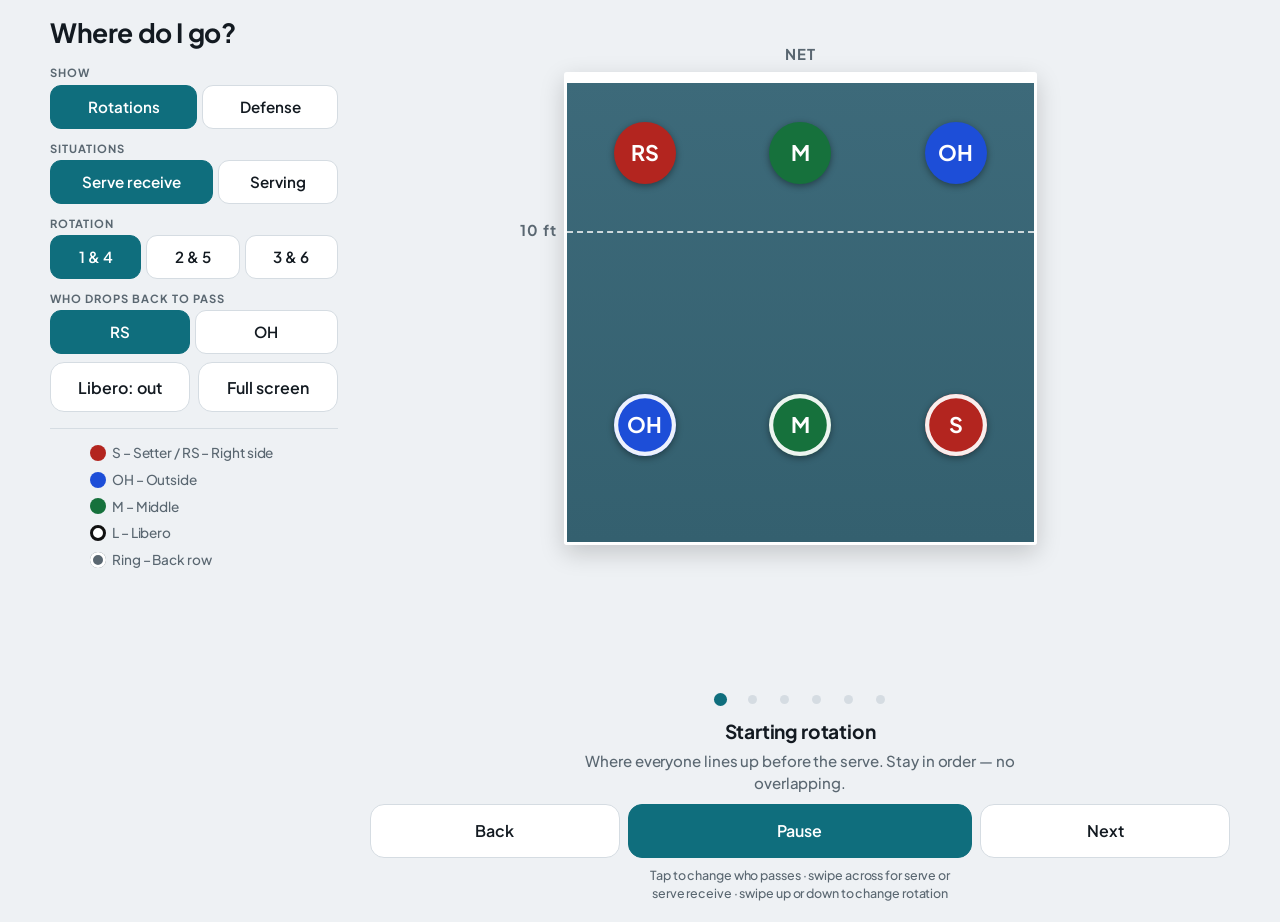
==== commit 4f12aa7d: "fixed safari rendering bug" ====
--- a/court-positioning.html
+++ b/court-positioning.html
@@ -11,19 +11,6 @@
 <meta name="apple-mobile-web-app-title" content="Where do I go?">
 <title>Where do I go? &mdash; Volleyball</title>
 <style>
-  /* Plus Jakarta Sans - latin subset, variable weight 500-800 - embedded as
-     base64 so the page keeps its typeface with no network at all.
-     (c) Tokotype, SIL Open Font License 1.1 - https://openfontlicense.org */
-  @font-face {
-    font-family: "Plus Jakarta Sans";
-    font-style: normal;
-    font-weight: 500 800;
-    font-display: swap;
-    src: url([data-uri]) format("woff2");
-    unicode-range: U+0000-00FF, U+0131, U+0152-0153, U+02BB-02BC, U+02C6,
-                   U+02DA, U+02DC, U+0304, U+0308, U+0329, U+2000-206F,
-                   U+20AC, U+2122, U+2191, U+2193, U+2212, U+2215, U+FEFF, U+FFFD;
-  }
 
   :root {
     --bg:      #eef1f4;
@@ -592,6 +579,407 @@
   @media (min-width: 600px) {
     h1 { font-size: 1.65rem; }
     .pill { font-size: 0.95rem; }
+  }
+</style>
+
+<style>
+  /* Plus Jakarta Sans - latin subset, variable weight 500-800 - embedded as
+     base64 so the page keeps its typeface with no network at all.
+     (c) Tokotype, SIL Open Font License 1.1 - https://openfontlicense.org
+
+     The payload is split with CSS escaped newlines (backslash + newline,
+     which the parser removes) and lives in its own style element. Safari
+     was cutting the stylesheet short on the original 36k-character line,
+     which dropped every rule after it. Isolated here, a repeat would cost
+     the typeface and nothing else. */
+  @font-face {
+    font-family: "Plus Jakarta Sans";
+    font-style: normal;
+    font-weight: 500 800;
+    font-display: swap;
+    src: url("[data-uri]\
+      P1NUQVSBHACFNC9cEQgKgYxI7lYLhDwAMIHLEAE2AiQDiHQEIAWGXAeKIQwHG3PcNaoT5UJ2rjvBFbXb1zrCyICwcZDhsTEZ\
+      ibBTnFVS2f//PUGNMeRZOxBMy80nwssIL4KRVlVWPVvuKhLWyDHqzqzt9i3jsf0imSFDA83Xui3bPfnMmSlI4ra1RWYWA5CO\
+      0JIgbL6GrFlWgrQtAUMewx/GbmdZhDMtwyvcUyGwCAQQBKSCx4kzvZdsNH8uuPVF/bVT/8p1W/EwLmL+iGO3nSXL8vN9/SLA\
+      nR4iZT19eH5uf+59sbegxpijxghhKDmhB44xYcCGtHzFJtsojI+R/T8/GptfhdWI1T8wcj/V1K8HVdwsthXizzMZpuviafZG\
+      cATqkjRAl9MScGYHKf+HHDu2HFvUrW6ef35/z/+Yaz/p3AewuskfqmxyBON3cqISmN//iWrGhgoOc3b37r5gqgaoCoRDtduD\
+      BDVK4YD/8Lhp/yo+0YoBwSyBBNGEEIHgFSi0VGxtVyo6a2d+upOebrf9fzsT7bY737w98Yn/qLP3JccpMczt1mXosHVY4u8P\
+      21ygD5gjDtoxyTKILFuG0MHRO62+JNuSLYKW2CLbMnHASS572WyWmKN1Dr8e/ALgFzDMbS5LmQxkMhBA/zFn9r8dD+hF5WAJ\
+      OJkCC6bRIHQZfE2uRYQlOi54woaQKA8fOpfJE88eZEyfdrmqtO/PnICFP6WHUjUdr5U7XrByOPwth2VmNY96LPVYa2Y1Q3nZ\
+      TrCYVVpn26YAT3wB/OlHv85f4mnk6ByUIr3cLDTLZH7SWV+vypLs9nQP9vASHxGFEGW/7F5IossuiDlc5gayJVsWFbHFdC5X\
+      gnzg4lLRYbOpKNk0PvDVWAi0AQEUBEL//bKf3TPNr7dDfpBdyHIKYVJ2eCTCTvph9rI8QlqWnJcQko5GoVEpKAqLopAep1GW\
+      /99Ue9t3MaA0pHZ9COGHkZyGa/Ps08b5uSUFip/O/ClUTrmceQMQEwghidohQH2B4IYBFDwAqV2Q0t9FWhmCuPupsEly4IaU\
+      H0jJZ0RtAPm1x9SP+g4x6GetUyq3qB1S9Vs3nUuXLuoQe7e9XZTuavtf06YPWEXt4zHuJKUJd8Ym7+3OUnpT4FCX+ZkspRTp\
+      kAZvgsQhJEiJ+ab7NKMU6AZtMH+d5tgib4/tWPzfsCxPe1xCShjS2SDhY/+6YiUVcVLn6HVuJrvD2FR7r3BlgoKgsIEBRkFG\
+      uJXJ0iIW/orqH2Otmtzn+zzPM0NCxJEQASlZj4+BYJQD5OpLv2aPk0LbSvUnKGKSaQCCxSQaPMrrGgAlx2Nqd0+KtECOfEsm\
+      8/G5VIbQIgbojxFBUhBmBYhCxYhSyejLVW6vNtHneBqQVucI7b/gTCTEGQwCeIwBXAP8BVAYBqAA8tb6p/Pu0qkvv/i9wpq7\
+      dsOWqZlWf/Ysb+w/fjY+e9/on3pbv7D121t/yaoXf237h1VXLRen2x/b/q2dj+wme7r3au9n9n6/WLybF9Vx/ah+XD+rP1Z/\
+      YuvjYnu8fbZ9fzNrTlrUVu2T9v14itaoOVHFEJbwRCBSYkcURE009KUJVTHvwzD2HMO/mPdDeEb8bL1nfWF9Y/1o/XytkOik\
+      L/e0Cj2kAIJ8+f98rVCpA7Q6PXgAgQtfPnoeCQj6Gl0AwMAABCDhz4DuubDkwf781+Za2GMBsK0IQNDzPhtrociDKOx7cQIN\
+      Riew4BGFC8j43un6EB/Xh0zDuF2zAdMtmLapn9IpGEvl1vO6V+/Dq461wL3vJ32rL/WJ7upvq8w9vabbeyo2r+6izmljx+C1\
+      03LqmIKT4Jizr+uf6q0T1VXf1p7ahIMtqlnVWOVVWJmVyEZUX11+rBsrYV5PmwfpzYl05fPsqdRlac9tacXvx9IUxBJjdIwP\
+      wMxjBPq+SrjPD8ocvRSdhf7hLn/rlcVrt8eb3CvSpc7yn7zR5R7lzKJ4ukQaQf2oG5VQkB/VWw0/oV9gXF4ZNCynKRUky9uA\
+      ilg1jTsUT+sSA94mM2lMFLJZnxV9SkFjS8liWUBBuDgGRnIMkpeeIvYSH9Uqepb9x2DzEdniZT1R6Hp/6OqOEurJ3E1iNEfh\
+      zGY26yNMNa+xaF22wf3CL2p/nD4MAjqaekmO5XSlgnlZURgfEONlRt3RBFiVH/npddEP3pg+q0fiMwl3nZwJZI0bk36Jn7kZ\
+      7/JRundRBTTgCI29vsBTka5pF1A+0pCTZaCDi4tL9+MNAS8RNYTEYNxv/KYOfKHSCotJTKJBgghB5I5qZ2qayOEEWU4ZlPzH\
+      ykPoFZCOdjROl3RJRA44gENVpU5FIAUKZ3VW1HJhlMtMy/A8s+v54QAb+snQ7wJT2Ae3j3KJSx1rYFiOiWxKg4b403QINhPG\
+      1W1WQ7QF/5DcR7ZtaRuZBXqBOfiSzpcMZ3ZmIt10N50o1+E6SHIj3Aii3WP3+Olic0LaNiVsUwC0BGIilzGMPbeYI+DKVkN1\
+      2NShTVo0u6kPV5tUdGMOwoixPh04nf5TqWBapPzSi5ZkkSyLY+OJHi98G7kPCK9HkcMAi3UFOTb9hZj/dRhnXqpjZpE2IfC/\
+      FolvU8zWE4Bt8Ly/TXTWHyToYAYmcD62SA1/nurlsZnn4n667b1jRStGKqwkm0+CfIjz+b57px/0sG4Ri/2iZbMxN/dynqtN\
+      odxPyhTu/Yhd3ub8f0A8C1twgvzeXYx6zYFpsLa2luMTNOSru/9YhrBmcquDXvo+4//Rj2Son7d8XFzPlMdm+Bx8Z/UI0lEp\
+      q7DxtwRKQhxFKvXDa9yTjWNTj7GISqflTWt8CYqkfr12fp74FeqhD3h5yvAEztPWqx5SsXrO0dcvGu6hW8cVhY2ti5w9pqiM\
+      RpK74DjcjEVX3jdvJ7FlncZv2Syx02VUzu8J3XAjevmrTloKYmLsFRscv1cuSZY6Fw/JlQ0wM35byUeXDU6CsTVTPJwbjjTE\
+      6dwTdhaBdIV1R17Yzdi8dviD6m3CM+mwYQR92Dy0tPvdrx8sUf8p7XBClUr98BPuUrQ3YCvL7vDXfzTPrZBzRLbV7fhJ8lWp\
+      37s24hC7O03HYry42uUMb1PP6VmXYzr+9ZfbtXXu/kI7dhFaBpQT7Od4s6VBdtEh8b0UKSM3p6fGwwxPfStwO2ATstQOAOVB\
+      0KscQ/CvmKp8NuwexQm1I4/NrheDphOPu9SwkR5eHNXqp2h2E64BHmK4TfV3Z/7F3Z9sX5dyQERMRomKnyHGEJFSWSUb6gPp\
+      RiiTr0K1cRo1KdVisnJTTVXrjPPqXNGjyXXXtXrgkQmeemoySnoNAOg1gJBcAyi7o2Yy9BDMvoM3ClOCXJHhAKEAiBtOsCYD\
+      WYgbuot3EJGSYbk8PMsjqeIjECvIs0K8vdBOJ2EiSCIg53fFchTPiEpGUsrEgrB6uUxPDP22VJYcglx57OQrSNUw+H4KveAD\
+      LzX8U2IjjMQZpeT5whanDF6q3BMVnlPpHVQnZWo0YDR6D01JFy0m4E005fOLF8t1OkDhMLLBn3K6OoOkm7POcXc+6eaKq1z1\
+      GJscORx+iHgEb+9pn+MllnBYICKGF0jMK27jFezYn+7AmUAB781lRikld4SHPL0bdUvJq3gp4UOLFYhzBQMM5BPtKhgNu5gP\
+      4DSzC+4tZ3HY6coYeXGHh+gnFUmOmQVlNU38YZDhKFlKHMwz5mKqYqhEVGV5tBG35Koe5iXNXsDPrJYqpdeYbLK8lyyF+cWZ\
+      /vjN7Ct5Ct/PQ8955J08rZz1zXYwASzjFfDgvz10a85Nd7wV+iXFKZ3z0ewojNsQY+Iy9OmQDiWySU11C0rTKYyjCPTM/Adp\
+      obNsNEv+0lExcYXyZMkmp8wjJTKOzg7+o8SBZPsOinmdTZ4TRSb8jIILNR++/PTnL4A2vVn3oWAhQkWKEp3GXzdKlsosTboM\
+      FlajjDbGWOOMV6wkDd+vVKXZJDPN0m6u+TmddVce1eUv3U7k9e/scc11Dz3yFBHaMwIq+xoCMUwxQCykB8VCh/GjRPaRqFpM\
+      HkqOzKcUe3RkT3tjKOs1Fef2xD9f5JAmB0/HU5nXkIYeJWZ2+ZakJTLH39Zp37BVnTo8yAEOc4rTTVLE5FoJeyY2xPgw3Ql8\
+      oMslhznF6RTA8v0z3xOMyDrT0j7cU7zpJQkkMhgDSRjNFIANASmkYiaNdDKwkMkoRjOGsYxjPMWUUM4DHm4hmvHBtMM6Rg34\
+      O0F2PKXbTtIae1nJESCatNNkC1zwwRc/+uNPAFoCFfRABn3c2p28oZ+ZS58c8sSDiAOVndWdmU5NKqxWUEc9Ddbos68Je2Wh\
+      JXRrBRNsksEmgylMZZr1mB9/PfJ7qH7XCLkVSShfLOrooydDBQwsHDwiBMRtaVdCEEIIIYQQynFlSLdeE98jgwmCIAiCADlI\
+      IRUzaaSTIUuRxlh9wGflSQ4bESsrgkbmWQ4AAACAHFZqQXlfRSqSDLwBhBDC7QIZ35go8sTW1VcsmMJUplmnUzsADnOK0+2e\
+      rrSDHDy0RzFOCVPuejVVOSBspSLPe0feuZHdCCBDNPFoNjQZa0WNKRgWPSA139JHsoiNBVU55VuFBneka95biwk774ZoYNmd\
+      lDf4iN2RNZbD8wxDjw61jJ1+8lDrulOTKH9qTkbx1iJssSErjl4tJpEz8zJdtDzayYKalXxYes5rdTOWnDO+ph5zFq+feG5t\
+      XQ0aZ/fZifLzK8rG4hNuh1ej6JKCC1tqGpF1cbsV6ZfDTO7MHtghgoOVwyrGV6F7ekHwknEGcyx3Mr77HMmr3Tx5qVM6qllq\
+      VpEyFUeK+M8tfzlqMgN/xMkPBiVB/e8/BNXsNzyA8iHBINGAkAMIwAlB/EYtX0g2Yx2RRo9qD5/jT01FTmYaaripqCyTUFZT\
+      MF18uMnQs+xbrQhcfheJ9mvnu6GIBVYCBYneYJ3+jeQNIbqM71plM6HBo73ctcVeINvu86Sx39UvV1BQGKPUtldsMz8UTXnh\
+      10Bw2SOZ36OUeIDau9ChM8Odwwud6xy5NgvtkzS5VeT61HiS6PXSIz+jcrr/0VS9akUiEAcclZeGJ4B1wes6KC1uc6KTl99B\
+      qju7EkxcBbnSeSyK4NKFrgPogvTXfh8RSPwOZ9v7E4k9iWWyKBJTcEBDFEVC7E7Qt5/CMKBbImVLApoUkCqclp4cQOGuKeOp\
+      TTGHLXkiWiGyMHj6Lt3CDMI0rFqQ3G1DmJy3QJMLkJ2sCmnFsiM0MrO+akpNS692HSe267Ts68eFMAz6Q5Qabf3DMGjf5u7T\
+      /op1aHE6qSevl4/XJR6+v0B2OOYugEULPhZ7BnIWKYgb5XV7bbAfy2YkkkUmvQjpKN3fvx9fYozwORmcUIPV0fYSBMmpyEEK\
+      +WzlBAItGRYlSnJ4TjhouqCEJbsUh8OzOGSHsEiHQYxdQyhGhD/ejKk5ZMyGopZn+we5WY3SxC8bX6haUqXhmU5pW2IBBwc2\
+      KuEtoRIEOZqEusfQ1kZYIXVZD574/83LBHY8jS9fwtrj5r9tzztmvuvgu66+j9kfav/UvC8RAFAPoABy/OpoTLu1mxLta8Xq\
+      0zer7ibu+Z9f3Py2Ha2/DX+ul9f9TUfT36zc8dfvaa+0C3tvbbxxuNg9cXbi7HwX6sLd8HA0+f78DeMPSrCPXvyJiz976V9F\
+      cPlvVGoxXywXT7Zfbf+pekP7u8pYk8x7dz+y+7fmTnto0RqvT/d+3225J/tv9v/Onz5ZbGOstm+O3n980lL0qPYUvYh/p/6o\
+      foxrvMWKDHnK8B5+HX8BfxX+Jvzt7J35RfFCZpe4s7i3tJzXc6W9rY/rYxUfPvK3ItHZQJv2fwMLABhg7bI7nAQMADAA4tXA\
+      OtwtrbRnyEWuc56fKe8cBrhTJovqts1KPIaHuFhuKkjT+8kyYAHwj9M0AK5v7xj7ILTYO1Ary4Cn+54DfLfdcTMXBF1gv6im\
+      k/YDZhhwM0jxEcgdAKDz6H0ADQa56+wHFJwe8EOv+i5vJgzw7QRRIl3TTu9BK4ZJliLlYlOQMfgNOtdYEgQMT9EsO4O+RK8d\
+      T/rwwgm0sHKiOT6J0dgicnZkAPpAHeoKmrQutrb95DUx4LDshIo1XQdbYRJOcv2LL/lKCMMyYsZXQzVijVSj0Lhp1Bofjb9m\
+      kCZOY+J3+D7ey/2VgdzHxbYC2NEIE2ebTx005JwIpjHCZzhrVBqPV6/TxA77bUCW+gNkK7YVeH9yM/t94nsOAN792Kv1Pt77\
+      WO+LAND7YO/dvc8PT3aum+T8cK3GqbZ7ey6DvK4RH+WO97CG3IM4kdytdXyxyK1axc+uLx1xxc8eeeeaq/7yt5/864DfdPrF\
+      QYe88Mxzx/QgJKTsOFBwodSPB09qXjR8DHi8Ixh2/IMV54RfnfTGn1EiXjKTFGZWmYbKMswHhhuhyCilylWoVK3mcVVoPvBE\
+      3e457pWvHPXAExpP3ccv+7jghukueO1m3HHbS5/7Iv3wVq/v44HPzHDRR/b7WBcexRJwRMRknDlyIudOxZUbe978+fKj1d//\
+      AkQIpzNIrIGqDKaXIEkiA6MhLI/gxAvkPM5mpBoJ+ZEctbiHPrsGterUa1VmgkAla+R3mYCMcM55p5xx1mkE4IgiFESEcRTB\
+      b+laCphlS0gjLOmrYw02wTi4FcbDr2iCPL57J46hPjLJbjhB+ipV6mK6QHcITwDOhwDc7shmrgb0VOo3ZdEeRgyS1ici8LCE\
+      7mX5CZ1tdGo3Dsr2otDba2a0lzYFYZXrk2HvUWnldxhgeJWEG6DNO5LpVxB//q6g9nKDNEa+I691eZcM9S0L/XmHspAlDUMZ\
+      pscamCIeghynLeMfRGH5X7wfhd/wgYKmQaTGrM6hp4u9CmKvKHkOyVjy2AX33Z7upUtNb+3zLabgDHMnLk0fqhEUtqmAW83Y\
+      zxe3iJUKj1df1xuVNCEAX6RKWtSwucPpxkajOFxRxMZ5iuom615K1IugqJkJ1c9wuJFvdWlHQBh6mKf1/njU2jEK4Yn/4Sen\
+      U56PCb3RpBRNz9j5wudKWIgZrx/SOqZrpVuwehUaGt9K9Gmz1LVan3usUTnKvLmaO9Kn1vA+Fe1oFSaqnMwhre9IUU+aGqdn\
+      8gUCWTh/JkdZ+sJ6ESvPj8LN4SUEvxm1+Ss0c3ir8AlGql8ukT9+EpN0Mqw+jgEEoODFJa7U3qxjSeVAUqOfi7yw/Dqyf2We\
+      GWVJhVQ12pM+IsKPehqNgE3pJm04xBSDmtHQv1HkFPmaDMSJ2lyNBQMbRNNg8epqFYHSZoU1etkM/2QaYsq1y67UXhdf4FON\
+      VoTe5LndWAp9d2K3ia8OpJiuIDzfXwsCsAvxVmH7nNomNFJOq7Uit+ilkER0nJXwsHscbhlDUHZ6+zYA3F61SFPvRyCuupCZ\
+      whrwmobcpds0sg2VohotqLqQv+YKUZULl8Na4VDeolxc+k2xdIMHbm9Ro0XSz9XrYFlL6v6irxTFC/EGRphdvDwATXBs8/JT\
+      wSLQt40ddE8OQ69u0T1sGaOXbT8ootqYl6APIaUbot4KBpplKCWldhPGjQzgpc/dePMiVYR9UH7elWHfbHdSG60D+XmRscnO\
+      uVeOnSaQ78ZH7LvaKV4MMIkyKp1cxfVE2PdsZ7Kcsi9/Qt/dj7kevmAUMmGMNqLSsIECCd0aGGV3NBXhahvBqs6qUy33LmvS\
+      ynNyV/wseokGWeVQlUYXi8qjOB/YDuzqp36TK5omKLFBzeh48YlqPI5kcYqfqrj6AOpFK9ouMVAgjZISa0U7WvSFb87wgFMo\
+      p+vsxeB4yZX15mQdgDqNJnrSzjxnXTtdDK/Art7zW6Vak9kjtzBoIQshZpac4fQOOJSuxg2mVtZBNxkIvRDT3Qk6kMTqsvSQ\
+      Uskj/rD5HofZ02qIhkfYzxiKmdGDjB//VyY3wAlaD7QfvYCZdHY0MIoqxQ5UXOSQaDzR/8Va2BoGSuetOG+Au9aMtwqZ9NwY\
+      N6dGg6tvSEvqxfIQWlb3Lg/5lnQMEIlCPqFKAMozQWa5/MXhPsix5wlyG/tzKIoPycXKEKYuez5+uH7Lzuc0reffutNEfeHH\
+      AsEzo26nA+JdTpl9RYdWKknjPuk2frwk6NbLCr9PxcehZ0VylJvhgQTVpaU/sHjiGJJx3TdEh5cPukW4h69HbLRDQ7dt/iP+\
+      vGO/r6hh6emrsG+WxljjCn3/PHrNbZI+QXNis3NeiGIvI8qdokc49MLkx3nlQT77wGL6O0O+x1NQ3hmX2ic7ZUonuFKjpl9Y\
+      ctdWPW0+Fp9CHuYkF+/KnxFncIQCfZjstWSLO2asCiMZNQtGOP2gOWXyE1iwM00aPLB2bXcz7RJS4YzdMIerQcf8ZXi84yfz\
+      Pbp7Pn20hYpvwoCAQc4OSAgnlpveQhvzycmDWUsPJQPSF4q2nWfYAp8Qh4hFhI2tB402YfX+SneyMkJZd7xOFIzroFsBtzy3\
+      om7FnNN1tlsxNyTa0dIDIMLe2uWx6+weZtcund45XcB828vuGFu0oy38GAWQ+gW4ROkc4kM7iST0H6O9ueRxem+oStsqVKis\
+      eDUqP6fg8H43/NbNoTZFVfbR0WGvh1w/qIJyW3lRVjOyDeqT6/q7v959UNW4XRIRh3Fzw5AE9Q0MPbPccmusLpSllV5q0GLy\
+      3yKoRSRYYVW3uk/9Db6s/RpfWZZk8h1Js/Tqqg6limqtY1GDd1WdEOvSrMvK7J3QawYp2qEMOaImaXM40/TsO12at+rDj2q9\
+      eVuEGD7pj1Y2IwLt2sK6OOmRgmQk04qE6uxdxn10NYd3lvYLPfbkmRXVr5UKrTR0uDUWSiM4eb010CrqBek2VKpPYQUjl1K7\
+      FU3088mxzcHj0UgwshvD+zFEsV2MtBgxfexPbGHWO23YlPRMgea7V4OXHPu3Re5jv96FqHeGNoqmo5vCxoeUHUZ/KhT6W/e6\
+      W6jNyeufdFBrBEWrqIV2wSCtD7XV4pX108Qc53lJ63orUIiwVbZmFfahUzdSZVunrMzeeefuizYHPzXnlLMvCM3zb/sciTBA\
+      CyOIocKaGI90uRySF1ymJ/yB6rjTwd4YFpinlmQnlKxmqD/Ai+pSlDgfXsVFqd/zfNepABG72h7VONSHmzX6WI9CO9SuUkdU\
+      ogzRK83hRuS7YXZd2fuy1SDdarvOK6tiFMmzqj6GQKdTTSypzq4CDJ9Miibp42zexlPNHdQaS8/9Bl/K4ce7vJXVdnqstmaN\
+      tquUXmksindYCjj0GpbrqY5r6YO6N6qprC8LNUZ93gtpkQ+SggHFhfjtIH5v/PRTPUdZknPYBO9EB0tnsuJDIjZsOB01XKi1\
+      30X5KG+sYwtNTdmK9eaUjZlmUsI4REQ1j5L1XExjoL+p25lSICJDEqrVJaiWLK2FUe1ValDN/piByuoVVcW8CUShnih39G48\
+      3AsKDQpOpHBZoICpsqw8Mp6UB5bZ9P4F6x6hQj4WAa+adYgxEwzod8j+aN1KEj1LrOuGjd9gKk2Gl7Ho8SA7fJm+lynJFP8v\
+      +M8kdPzfdFOq2Reecy6wlNjIJ5NT77v7Zu7GjNXc6qwbuaPPqTO/jxfvWIvYrNlZr9FVmSymGJ3z+qy3T9U2Mdw76/2Fqfa6\
+      iGof8wt7wsZSRhNrsZ0AD0uDG0xNHdiO6moLNXWmv2AJ+saxSHWll1+GDwZCkUk/s72hntkx6YuEBv1luJdfEakex0Bs9mzf\
+      A/G6/w0O1P3/gRF9+70Hatew7k2JBLVxDVtzAJStolX0n2GEtbHZo/xLI+WT9y3LSHLJEEdfEQOVkUP+yLvjGXaSKVaul9AR\
+      h0e/MlG3Egax2VDwxmAoILbNLDCulJmcLkt5qNwJbzch9hmfLh492KaqMVk+brqaWr3rWDpyr5cHK120R1q4h+bYNXcu3Jm5\
+      YOe2aRmpZwbLhkIvu9GyMfCcNLDZ1N5h3lldbWIc2GwMxBt2UE1+L9Gt9dco+nAnRYopQNhNTtzaowWR5pllz3fsFSKl+HgA\
+      YljW5M34+RHBJo4+8jMzF9cuGk7pCMRmgafXZOtwu23ty03eJ6DeZ2BGJHVrtVKSEcHPgJDueNMT8M/mpivf2JIxC+/I3ZB4\
+      5nFy1IORPrrwUU3yWTz5HTs/XyIFzBAWjGczpSVcb8AHs5VjYuPLk5ukgcLqHspqjrfpcbIb9gT/osqKiDbSrcQrjBKNmX1y\
+      BIqW1DV7bbb4cj34dstnGb9wn9wLGgqCYwQx6D0XOmfQhCIqozGi0oQM4yPhJQZHCVDeaabqz70L/thbvWAGHDs7E35hyunV\
+      qfxXpuQvTmVLoua1e+RKR8G/q2aXxz+yl31oj7//NvTPqvhXXNk0BxbkMnfXnYjzj8frMnbHQeGkg503cZcMD3Y+xYEzUn1Q\
+      oiZVCqGb0x780sf9Ou9OsVi0Tm0Ma9RBZCtMWU2IBy4kRcdwYxVfbY2rdSGsn+t56MdtgXLcPb7pVY76Q8N0uKShnH6CtsQV\
+      TlYQh/OLy/9XjFZVqWFr0Ljt7/8JW1xkJHqMut97uYGbfl8WKJOR9cZlj5ezceSM6VFYxXJytdIn1bEgUUClHC++NJE7y9U8\
+      80+llfKNsu414ZB7ItKCXkM1BtdbrHBCTIOhFtMlxWIi6YAoCI55yIlQiFwzVkPTRYWkLYeELGEshKpRd8hqMRGi5oQwHynK\
+      Ju2lBHCAcylu/R0Ou9eMsj6qx3r8mRruLDf+0ou1DtxLd4QBq8HgROkfROAvsLXLvV55mzVAr1pJB4TehaSiw5pT2WoKB60N\
+      fLTixe8cXEyRK7QWbWzAV/B2sMPsDeOEn9pzNmE2wrEa1GyqRZE6kxmNR1HBHKt8uQ3gBdw4S02Gw+TqYcYjyNx36Sn7ZkVt\
+      UBfMar22PvielIzp9XL9sQs2/l3F9cAmxBeWavNvHnA392fBV83wBm7Dp/B+b6wXuCyFbtHZsBFHwmLEYxh76cUaB8GNMe6V\
+      nM+9YpTxEd3W48+McxkUvnzQEdagVaguhmEmxu8nFKtB4agBg2PVKPCf5agMfdxqM8f1aNxczzkRIXlSJvtP5IadwF/MFXtX\
+      prgUcPSzBYV/5qwboFxL5et0Xs5r1HIBSQYZ3SoJJGRnXvSfStv85eGTePyw7N87Di3+OUM7S/JQOl5L1upRRyvF4PYW3GaI\
+      6w01LwuRz0gl00JfpEn6DkGvtoxJBMXl8v9y6mUKfKtYdiIcYtasZAOBlQy9JhzxTETd2zxmg8WiS4B0LFafaNQ3JOQ/FXU9\
+      L95nsYrV86FvTIpZ0h8KuN1xEaorueGJah5d2Oih3OPCCO/IXVaZm/S9f5Qbt3WfGn1TDK9nW9KO1++TnCeW/iuuIdUp5bll\
+      49zR/Gy1+Ve8mIvdLfYpjRCntVCMywuypf4hf4nr96aIWQcTGkn5XzcFLUs9SwhOp9VSYbHOnaJTV21enUbdICx7Pfh1rARf\
+      xAYNKpiqkYDonqeSTU0tqNOZ1KLVFtzaCJOeUraRIcxNXShrpa1MdZAgqoOMlcake0slkpzHZXJcKCLUT4GSgPVXBZBWrgRa\
+      Dam51aPcKFJ2oVOQG+4nn/oK+VJTAkWTjgjnUUL4iX6jcZ1qPsKEFfxwoqj68UPuTxzK/6oIvP1dUc3t0+rd0xnPhPqO6bxx\
+      gtv+kQtmQMGhgpcK6g/8NWj/X0Uv3dF+8XhEYb9fkHmWvvGkI2LaJgimEceN4RenXV6Yzv0vcQ6mPApQONf14A8Gbj1BvHYr\
+      h1PuW6jm1J+iel82zjXsLeaKYeXjfRlsPptx9h7tjzGh3DwtR9e/7y6Wm2kLrL32bXuhbWzx0p+KClWlAuUTlc0Vzwh54GCP\
+      JIroyAhruZ5hvhLQMnC53FCnQ2Nms3ExndGo6FOzBY3OB3NDxEWR+AIBQc0zYtFsM0gVxDY2eR4ZGgK3YXQsRkyWfTQ36sUb\
+      /dj2hgYYjT4C4PuPUT22o8kPnt25KOWHWWAZ9/lJm8sXFTMK0s8QZJybT7LzPyGj7bCTbMVMDXYF5Kfqel75vIEGYliapawH\
+      utrV7HLq/BKlB8NUHr9YN/fYTf/89j5KP0m//NsmV1qnxdLqcjm7Bxzg4OdTiJXn6QsJIvHEhtOLmKc3Qw1Li9TjgT7tWuay\
+      Iz61MoDoVX5OBSMRlfZX4y0r6PpfVPbfFQ0ihO11OVJuCk/1O4ESdI/DnmJli/wS7tkvlU3pkZmZlQXlRKfN1kWTju4eu5vS\
+      MAo5p4VlnshpNawiBGunIo8wCAb3DdPv04F9wAy234J3EEyoz710KW2Oo0ZjTVJnszfAhlqTyVqbnZkT8yGGKIueXIbScxIF\
+      rdWaGFN6vU8iTyJFWnWT4nslYvFBpPrYcSrJY+AmGpk5s+pyBStYN+V2dC33M9ss5t5NGFu1zJ33amG5V9NwaXhh7dSGVQAV\
+      Jra8f+DF9l+mT5gUab9O9UYb7t+zeuR9MYH7/km4H5gzHzXson9+4KMU4Bz30Umb2xsV0HLSyzjxGDefZOZ/4oq2wHaiBTM2\
+      2JVQgIxZXvi8jAZ8GBultGfR1a56lw32SuQeDFN4vGLt3C/3Hu+65qUP0M/9tghPa7WYWl0uR3evA9z0eSnRdp65ECNiT6S+\
+      vlv/9CgQw9hE4QfmR7qJsmtYtSKA6BV+VqXWBlTzL2O39NKhX+T2Hy/FRVqqy2VLuSlHqtcJVHB3OWxPf0R8Yt+znyobr0Qu\
+      zEy+XOZst1m7aNLe3W13UWpKIeW0WqmXhlpFJ94Da2VcDuiI7Zugp+nh+woo4V5usXcQtK+fWJpZaIyjRqwmoTNb4jBaazKa\
+      oqeXEEt9fQzh6OixkJSWkUhprdZErdTadM0klMoWi7NSEDSRhTqzJ8At73IunJnyaxnebrN2U257V7d9p8ysJm2u9HufFBpa\
+      OZOgyqCrQh3m0hYc4XVeg7zZicubvBiiNzFquP2fNwNCqHRht1sXUiuRIEUiEdDeGnLcsRfSSQNjf3oXLizXlJXdN/Fv09oX\
+      vW0eQi9T4/+0LHvBAZ7m9SHDp4cffs0D+j8E7RHmtw793bPmUfs1S/ea3H632yjtc4nA6ZFv217L8ebabLaGrydenDreHzzH\
+      C56/e8nZj19x508JoCl+YdXAI/zTx+zvvFb8WGP2SZ787QqZrNElAk/xClwYkApS7w7fXrvz2QMHv7OTPFUqkQVwoQyv2Mbj\
+      b62ovIPP2wb0J1vfcyxyPNwK3uBVLsgslH+wGvluKR/24CaTx4kIRB8hy2cUQg8h+ESwp7JyEwSNDKP475RcT4yulRzew8K/\
+      wLxdzx08sM5R/FSZWObHRQrFv36ZcOLp4dtLput5zPC28vl3gCMGIa5qY9xLJMm6K2zY1alUt1MMnWGYoMu6rxzDpTCXcRP3\
+      HLmX8/xFg/H3W8kn8oFs8u47N6nixbJLEtnqg+Si7SqWr0BYsQxXIsbwscmt/xjBtEjOVhiewUumX5JqD8Da/doSOn3bgRtG\
+      k3PjXv+jtFRKaRCNL6ICnalQCgTXCY+8KpekQtUEEkhGggdBp+xYV3nkn9xqYwXPAroOZS4KMeI9FGHbvkB0U3Dld+7/zkrU\
+      fHfxg1VWFil/MiU1BamD9LzN1nBCbbbFEV0IVoupqU+AZLT5PtzI2Sv28WHtx5fV5Ify1Ty39CBpY3Tlbybxo9hmZrTpIGsg\
+      owSUJE9HtDgFgH0pzCmVHKxRsJwC0TAKhWcOrOBYJbh9+p01AxOKpeSkfBu7rRff4kic1byzdgB0Gt8ap3faD6v4pYRU/yoo\
+      mjS43K8Oo74CaROWCk1RC4OqLzBnm4Fnhk7SH8x++KOZot+q58uFgbrIscm1kaOBGMG0eo8ND9Nk2sDiQuuLHEYrEYyFj66d\
+      DB8L1oHrBTzow98UnBGU0+WqvfVhD9FQpWT+awvG9wxO8V6fJ63s+0FpYaWmsfL1+dsHN211fI1nEAMiApXBt8qF3sTH0xAg\
+      umPkA3p8drw4uYz9YAQEx4RHHkpr2z1YEC42sbXAMcAp+1dYx83ZqYWVp8PLg1MUZdv3MZhgz1u7oAmeybz91Yc2/CW45jYB\
+      cwAL0wvQJqI83Cw5b863oYJvG4Oej3rAse7YbY6BAcdt0ahzT3/f7Y6o859uV2rQdlPIKUl6MJQ32t175dLJFZCl3og12u1Y\
+      Y73JgoSkQz0BYok4rVyhoWgWWVWXWKXnPKt1iYRulZeFV8eTazC/umrRosvV2g1LpM9CuNzBBSySd3hyGYQ/C3KktgY1VmWC\
+      hR66Xel8opsVKsYUyk5l+YG1BXc+WtW7YnyOgFWh2kBIhcBBpdavw+AAZfyq8v7XtgQZKKtRNPYcfH7wocSmj1/+cC4iBJ+P\
+      L1B32IRKrWDjnwrUIT9Y2BIZD5dSeOWGWhump3Syin/eVoSLfIVUAEV0bI0MFcC3KXjvtv7XUEYu9lWZNTq2Tm6Zp9NTRjX/\
+      3HtoHz8z5C3C8cpkAIPhGyXlbzaVsAGvS0M7LF1dlh2hoGU7E9ut4ZBJ06Xbg2GrjSVAuQa0NTXaQRehHWB6AHa5Bk1lAKx2\
+      UExHhllmiRvQpM2ONsQxi9Jdfn3bj4e75BZPkCA8IYt07LMf77qeoQJnR2bY7R6mGfcQKQxWL6UoaT1GL2hDbtpsjOmxOpPR\
+      KDHUaKpD0TqjUUR+3983r1dRryjr6HZ0EVhS3XiLfiE6f75+oR7sD1w5QmHU0MqDr5v/f8pv/6m01/0dRw6eEO8/sbYD/PVd\
+      LSuTM2o1RrBytYaRh3NgZL/LblWqbpXJhlXKYdA777tu5D33Riz21YLfIkHvw3uz9ga79oX2AaL+kMY+UT9Lz4LOCsBxORYe\
+      z5wbpePJ1t7iVblv3clyTXy+Oed/Gvpv4VfsvblBAvUXQ8KiAQhaVySEitce5R35geiT9JPgLSk1aqrrQHZWR+Adsc5xM5O8\
+      oaWylq4oJrv8FNUfdO1sqHfs7guyzDRU7MrV9ATCPaqji4g3iTemvs0DqDJthwlTU6fBbW/U2GuWs/OzyQjjpAM7H9LhKjq7\
+      jmggjvPCh/XLcP2UZoDEUmFz1EaD/LOHuEPT3HRjHAL+I+UtDmw37d+/c6cJsi8m6RgCmh39HyeY7gx1Bneq6AJv+M1fYAWM\
+      JNy6r7LLDN/5lgksHXQU4U1RQN6yR89mHHqEe2TnOz39KO9G7j8O3HTZ+2RPW3FFJEhmkZTbEGsu5UXsXU4K/Bjw6MGM/y6A\
+      ugcfHEzrUazdmC7Ykg6IHfv3zvYdj/mjqEnhqXwo83OwfexMM4yClGGeg0YNBjQW1Q9cVK+PhfTR8x9FMEbomuHxz7iEUMsZ\
+      Pm+mJe0tpLoBGun8+6Ly0sVOOcS3yCAOAs4avpA/UTqJKf++eKqKS4COybaghmw16L9RH7+vYU9n7R4w5yt+bSMmcdoD9xdc\
+      v+hVeh4djYNvZnxIJ/JKLvMc21M9vifmjXviIHOGnhKLSBWr/Ewu/0zJqITklAamq1SESafDzWoYZh1ilGcLfygu/qFw6a8l\
+      /cEAPln6T6zlhsnJMdY7UZ+pDu9ZeWZ5QnRkcnbff+fYKjc/unsXd+W+R//86pm0OwJHVXDnubUJ0b7fglic14tngjTn38+4\
+      f+6PwqlTk+UefjmVskB3ZoPPS5S+jPO91f2N52zB9HvdY8o9Ur+Lm/vlGo7vMIgG3EbXgABE4XHASbDWXUBSdxESugO53Tmk\
+      dhejwS2BgZG2KHAfAg6+mENedBdhcHcg380hjenXnbf9u4ts5+6wXd2c7cJo3BJUMj7deTKguwifdgd+6s6h0y3BF0xYdx4n\
+      u4uQ3x2ocnMYHYixYT4OxOP562ESH5Fn1wWDunABXcTZTRINY2pSzAiYHTJ7neaKgeiCpCYukslexJ/zxbTvQMmYcMLpwv7h\
+      5mzH3qIwHK7BUamVNa/visFdF+R34dKaJMZAjSWzwllToUQXBDVxGqalCz+DgyvA1mchwL4oAYisySOIhnUN250NbKUqNLZ0\
+      AK41fOL4VHIyne5Ovw10ZplHecFwDM+IGDEjYeyR4qCDb7mQjiq/HPrTxB+5e/mR+tMbXhPwISL6EynQa3O3rfKNfnwp7E5g\
+      7Mnn/IxCoNtKxcQ234gQmYfG7R1WwqJMUXb7Pg77ovQWV8aSIBSTVb7RJQ/KZ11WTDR84w1RPRdKtF6FnkaJnfkW1ZAMthOS\
+      valf2GGlQiHbeCWfAHgTsnVsJOPQrMGlGg60unE7qfM9yBom/5DYQGGhFLWILgG9o1H/FEoRfrlR2ve2E1JuuAswG+h9wKng\
+      qz8lXdf8rPhhMDP9r7rOZ5G1DOh+anGyatMM33rV/oyS6VhXreQkw7XbNn6VWnzpnJ6U+AkMF6RAT5Qn8CG6/x7xFipBhg+U\
+      aTHbtxFIrsZqhf7Ubf1vQh2oJ42gC7zLX/sHn3CPH8WBiWRSU5el2ZznxbEK1pfVsUtrS8s5Sy/ouxPAL5rtc35uz/8LInIQ\
+      BYiGLiYs1i52L4K5a0qyL2XfJmQKRUKlMFEckPt58S8rn29co37FaQ+8H9HX6Nv0T0tv3j9mXmDeJsuUFckqZRNl7dG1qOuB\
+      KB6zP2f3TfzwQZ30uEvci9xbuU8lB9JW/uPpz4c7wgML/igvE59Z+NP5+fxu/kr8P3HnaShdv2il2F8cLUS5If9E19G9dckP\
+      dJE6UN9f+gO9T6iAbin8+TEvSisqK7qr6GwxrxgrHi9+r/iPErLk7pJnSuHSbaXvlh4pKyprLttc9l25otxd/lxFRoWzIlxx\
+      c8X3laBydeXeypd5at5q3k7eXbyHeC/yPubP49fxO/hD/LX8nfw7Lv9zeB//cf5X/BnBIkGlwCKICh6B0qHFEAoloM3QN9Cv\
+      0CXhHGGFUCN0CpcJbxSeFtlEtaJ+0S2iL8ULxAHxgPhW8Svik+KrkkIJKvFIrkm3Sh+VhWXvyVF5r/wh+Wvy7+W/yK8qAoq3\
+      lErlVuUHyguqHJVApVNFVYOqLar9qjdVx9SValjtV+/Q5GnUmoimXbNes1/ziuYjzXeaX7RAO1zbqr1HOwMr4RS8Gr4Vfhz+\
+      EL6M5CE44kNiSBvSj6xGtiK3Ivfi4A2/o7CJDAyYgIEJAKxPH4kGnQ7swTrAisyUM4Ut+kwelxH69W8v596dV3sp34ZbslvI\
+      CAT3X/9VtwYCEc8GjkjoV8gBtvcLeq6YHH3BwxvGb/+uDbOz/a+DKTyfMt7zhokXfg1qqLYFSHS61L1ozAf+dGC/RfdEAagw\
+      0YK7RR+ld5HGE/Y9bqiL5tE7qpOIk+ONOO9/FrK+kNgai4uB70cJl8RLH8D16PocKNC+DUYnRSfKZLRA05dVDzzX9uLc9RR2\
+      XhdQYer1mNtUnLrgdCS5DJdqiNCcs7PorGB8Rd3g0wcFpjLx2JExOPNLR9uN/uD0l6CsI6EuOCJTnxg8Sv2nBCpKZcj7w5WE\
+      gw16jSPm55s++uBqWLB4uLTOY+esJDgK4ZVMUsV6WZTHuqPf1BUJmMJEAETApl2CZI4sMCWL6z6gsjRknF2KatZT2fFMmVhG\
+      8af7fLy43Ne8ouyq6+8/EMktLEmQgAgBmxUJ/u31W8I+3de6nfl1liYnP0QRkEBmLJMRyLA03kBkp0M6xGzds2q0F1jpCDwS\
+      B3VdGDE5Szw0Pu5k0mwCuldf6xI7Ip1/FyAxIcd7MZgNrP/S2b+74/JT4hOuFDAaNc7/eat0aEPPsDCclEfgJtj2lB+vh8uc\
+      SAXHe0iPfu54b+js2inww3kAUiHdDCq/7NuauGRh69FdTannt+Vh7Jssvrg2SrDdlOHsXzwqK93zHzDnPP8WM1j4z8AiliUk\
+      SazS48Gov392cGHrUZDq8/3sbaIksXFHywk3oNuHQSWjjMVUTa200fq8xalWiKVIZTLKFycSCkcJbYANn9hFU0ddQsJu9zso\
+      wdIszKE8wZJnN5NeDm3ref/boZYSU9dbN8x925jFDWBHwiHC0E7X76596MhSh/P7/O1Yy6zdGef5gyd2np9rgSiBTMsXfyX9\
+      Vf/wEtkD7wByKJcBGe8PhMf4iFRHRh/yh7KUEvvZl8pK9/zfzI7nf2WKhd8AMZ33IKsP58VEpL3NxUvmqCnvorhkgYBjj0ps\
+      Br0pNGAT7KEU/UfW7ISKTUrmIA95jWcohz94wIg63T7ODBqZoBJpaDwimCWspGzm2P9U7074f68QBn+LHbjABj56xZfsInci\
+      aeZohD2SFZhsweoXRWEZ+iMEfPBDIv3uA05q+LJfw4PKpF6Ah0zQN60lbwmCZazk6sa3k6b0WEuRNt1wzX4fbmjZkmiT+ze+\
+      /MMb/0QODN3QbIofjempO/r5lV6ocgU/mJWOFfFKrNLntr91+Ly9gfp9IFbZRfl7O/g7M+468E/6cwW3bXEbAMopZZRko2LF\
+      RxASsMk1Q6BJOW7kKISyjKBCEIQDNMNIGLyJzqIqgIjxbaeyAg5ZG+jl1TjtaAlYakFnKhIovIKLV0fbgiNbQXKx0T/sRsBO\
+      gwJMcBzTapekBMQI8/OYR8HOzc7pAf/3ZgTufH9eSx9Hnm8qiHsUMPhTwBkef3fBBY+/s2C04B/gLrHdtwB1Tdvc5NSKf+g+\
+      cuvP6ssecOuV86EF3QW/DS/c8CUADNjZhx9ammkSqg6JeL56zdLpjQvmbeEOOHS5e6CZF7dk2NCNGFy0uZ1Y1EOrhlz3SXSv\
+      fHq+WmsYVpt8DvwtCcd3wM5r/VJioNzi4bd/MDMOQHdjFwAMkyVhfD4IN8NxL85RZaZYO4Cltg4WzmIFSN93BeORurEc9WxO\
+      ocxtLrO4Osywq/I2EPUpGrYHWhuCCmMOcbrdb/nIwcAxMYxP53QGrcTIPDeXVW6MlIiWrif9tmOQkLDwVVzOIIMy3kVnvxpS\
+      ycCFQ4x7LUeubo6t7nj+WlCS/ygQLHawKxQLL2El4WQc7FXTsbpVcHqdnIapE8l+fVwpb14n/6F+hZdu5xaY3DgJALaQEtNB\
+      Pnouco3iIG+SUYbkFI0TS75rBY97rdXv3X+bS59eHhhWWayRCfJu2+RIYj6Fh+BhenPPgvVHXJpYJeY50kDnWgEHfOAL7P4t\
+      P4CbzU4GuixgTUKHOLYNfNVDSlCxc5EzmqcFEIXmSJzVjSsrqBTGpbPn9bwa6Suhnl1d7sOz2ukhtBGnRzYz3C9PTxfdQlO8\
+      dvRC1+gCAVgIHQ3stcGc6urlpStXAy8KeR5WHbqVP9y6o31u2xyKyq6lKrzU/0AjelFGPDOR0UuG6Sy4ifBCxVSM/yuIWh8a\
+      0DK1A9DOaH+CHL3ZVLAgE6RNMEzVIeh8VgQ084cGNp5vhD7CSjqD8z363LakgJ4EMvfdxFR0RvN6WLZOnJCAsrqoyS3YO0+X\
+      le7535mR539k8oVfARGJ00KuQx/Ot6c7I1Bav+Zl64GpJfXL0U1AP7uKUZbNoLvtFPqorE83s6DsTc+P5v8BhvLL0fC3rWNJ\
+      xCzcMLWtXvwtC/7nZ79+MufGDSBM+quriSXGeOOvKSzrXeC9jees0nuJWJHHFFakBCpg3JGnWVn9rEyo1d/+2Vz+g/k1V9n3\
+      Dwf5myjGpitabI3FTIHadJr6x2dFf5tSwDoUZDv9AwXPfJDD98e5r3wyOwvtVfSfzc9vDy2bUmS/+klRcx2hA2s9z7r79/XT\
+      D18EXb7N8H8c2b91m/Pv/QlcX8BD6KEUNDLGB4HRvqdmT/Yt08Llai7VRnpY0rjdh6xGvLHh0sQCHsIlPUYtuxz7VGCxHkJj\
+      GajtooNJAhxqZRofCTtTIGfPRacWgtSjL3Ybl/stgXiy7dLZBKedT1eDHNzIl+3q6qhPSvAhXCJY+1gC+TUUnttuBbPwY9N0\
+      MMPK4txZVGMIu4c9uTNwzhY7AHc/BGvJdI83nXkeLzszxvu6PI8fnFybS/CL8PPBOW4r3eRxmKZMU5BNjVSGw7T2iOki53fd\
+      NKLNiaXT+lSRVJkRLpf3eJvpKcb3qgWD59MR0pIwFkmhGAab4TB+0TxJEh4L0Yw4IUS+md6uKN0PklGOpVHQfHlNGSqLmpQ+\
+      1LsNl99Y31XEMPGBGkhq0+oFEj8cK7u9ce/qMaMqN7l5LKyulh0vRewV91MUf+sP/uFr+9FpCTZIeLZxCxt0cBgG2osWeVmr\
+      ibGjm6NQI3Tiw4qi5iiMvowLCzjwYcI0TXKvX310WfXDjXBjdhHbMNoLrWPNhilqYzAWs4z6NoYY2crJVmaYh0Cc5ozt145f\
+      SdPtNTeVUZx7nHSZgRMV3yH9qn2nUq5W3QtrpaBxmWYzpIsnfBhh5jm+0idSYHUvhdQ+13ddoUFho4VUDKNRTc4sLve0iT0q\
+      O7URjbAAC6ZPRLHHJo6UhIPwRqJUQ3eaMkuV65iHHiSQzRkLzgow6TLn/UmGRFSj7yjFL0w8uwAa3mpqlVA0DvzPTo9Res39\
+      HMvjuvVfCR22M6XHQEhlGFnE4tBt71XEqqoictODjquS8rMYAtlGWnkDV/3DETMeIdNciC0LIZZsQZOZow09JJL5cZmk1byh\
+      ePP7zkDv5GkC1CpTOCkSE7azIkex0R1aQKP+7/8siy9tbrXFm847cVOspB2tpEDHFqPQHHfQf1M4Y3nFhD4+gzfhzdQkxsqy\
+      fiNlerYYx6XIVYkaR2lBNMH5kIIhZtezh9Qc1xWuFY7sUw42hNukHDaKwnb3n89+0yqOx5zrkWhbazrxLGD1JsodTvuy56ni\
+      jQve+2L9+qiVI1X9SS7V/cHR/vZuB4+wLjTddBQmSgphAtHQH6zHe2lqM2Mi6l7wggOHa0xnLJVBfs6gWMmn945Xi9vYBpCt\
+      4o6mauzmXk5KneLorE9XTyOW4Ha4I1mmnE8wa7DJ+J1AdMyeFT2DN63sY1GkpelqR85hYMJEa1YphcCMLPfDUVoWbMzWzvRb\
+      h3VnNzTaNtCgxz4rzF3k3zj9xZ/e62e+ujTsD3yi7To78wIbBu7wMqOENN3X8sZMrzb9bAwnRb8pydXPFKuDcd+DZMl0j9ec\
+      JR4vOHPbvIAe9JIm7S0uatHaBSWlMLIPISnbTBAnpeKNbeV9OnM5QMUrpV4bKzthWQjoUhUj2wuCfFyofo2QrkMYOPnxD8cN\
+      d5eNNXGZ2EUNd+eTJ3je8aL5asZ5996siKNe4bLMIBtvMQKjvlzKDphNsUoLjFdbObBIUvWyGTGJtnWwTyRP360J43OaN6pL\
+      fRGVijHRb0en217/RYPeDEc3wO98HVNCqJDEkbe3t76+nOKt7w/zQ//fzZbbrmYaLlpfNA+jVmtkvG1lk1PUwQQuEzlnPzBp\
+      54xEuOUWq83B2td1h+g8OTO6xTlztnMPhBqUpBMDPeYpakQve2uSxptSBaakc8xkKFZHmiGcjVSqtdetV5rtVtAXWIqjQbkf\
+      BrN+0LijURgyPFHOUd8gFSTkKhjTOOQPNvgYFmuhfnGneaACSmiIpChPDbOnYEHI802pWBQti81w0f0Zykume3ztzBrv0yIe\
+      /1Z3AsTQSKgZIOIioNFB32jmz0uFCOA91JEUSgkTP9OzCThOTplW6Iu+jjfel5HpKbe/jv3WXMqdVYnmhxpIQoIIilXF8kuU\
+      /dme5VcJ+SQtt8raSNaEVW0uV/axuK/pz6s800SoQaUMYUqPt86yq1zn+5NXi/+DfM4jDMVNvnaKcvI2QItPlma+TLhXvfPk\
+      qE6dHmQprQ7KJm+GqFJ7puQNx98JOThWQxYVyhyrTiXmqnmf8JZYgEl0y/a9auyGzf5Ey/SDcqNRNVpdz8/mWYjSE7JZ1I+F\
+      alLm0D1W+Kact8q312pr3EJ/p11PUgiVbmwk0pArfUn8+b14YxGIjETf3nuyI/bnlk9X+ibruowK3S4GGuocRy+4By4IZ1z0\
+      QBQAI2QmRJQXYs0xSwnv1TYEEGO6ng4n8yA1R5FBVHwyht/cgME/tuZhMvMJ6Y4+VvRwS7P04LJG9wvLnAEstF1nlBDUk7Hp\
+      BdHdi4qikL5vWiqQ+uC1SwXytSsE8tXxQEI18yYPVAWwUJTtm+4itLnJeqjEvvqK/VtbWF193ubBbVkidBM+ONPbnIcfhh9O\
+      zqWE6evtFJskcRkTd3SRS/McoiTteYh39KjEOleYYi6xSUYZOyyimemJzS9mX90IdKYxME5CTqKJeQ8MTrdrc1fhTs+mOg7K\
+      DX5gkwfBt9YA3UodLhzH7NkRT0IR7DGE3zc3fv/NH4+iZQxM15xp5evnqbo/YQ793n/9IKj34L9JuFhL90DhxXFedAvu8ln3\
+      KZuMOVgUoHv+WzwwdMAR94k5UDrKYteHtoJa6/ToOqgLIEcpOS81/v9A6vC4ijjNWVMfHsRRDAzFbUS+TUDchF31+8nkMoLu\
+      JDzpsIRtUMTMLua6eC2aUg5M5cR6ucvrDqc5cLZ1aLxYJkdwk+Nm2fgvahOUcgYiJZkuMF6gS13e6N2/WBa3CsS5SKnkjktC\
+      fXrhDOwO5U4gXBnqpbdjUWG0Lha9AYoS172wDHoWOVKaSXkPrtLqtNhuPwqtRkt8K5i3oM/29Ya6CR6AB2j1oyLyC+tjmYGZ\
+      BgVURNXd2jo19bU2RdMJ2zRKSkblBrYkua5pHTSaajLCFsYppK0pZ4YqE3gy5Ba3ktbZuZBn9Wq9o681Ri2+T7INrq1H6uir\
+      wnY3RzM7aoC5iqlbZgRxNpLl+jy6WGpCN+nqEO26lvssnXiFj2++n+jccvjlJrqGREowAGNgjNYUmynhlVTF78zLnRYoj1cG\
+      m64gUxnjsu9gnGi9GOoAHFJLr2lCI7C5sgloa4Y80Ro4anGEnmIyFqZj4Crv3ZQuz6vLjB6eqc4ucS7ndR4BZR9UqzV0LHhZ\
+      q1ZjK7vFyq4bNvpzhm7C+Ot2ufKxLsicfph0RZong+5uiEd3oBcx8bB391pnbezuVdINU9kjAHAuZ1bi7pI1sDEIETWHOGRM\
+      cJ5ksCSh71l7xsBf2KognpJrZ2gAyctnSnJqK04vg+GOMTfX9wEnR1OT/eGwVwM/CcOs8l/6Ii6dOvGU/KwzGMEeAJs5GGca\
+      2SgZVqXKlG1Got1jdBKLn5LGmFDqgB3XBi3laXNCJqVmI19NUjRWNTk+2o7+uLW5GYYCXH6D8bnjXa9jmitUibVn5og77aRs\
+      OTSBcZVM9/jEmevxvjO9zTdQQR2bS/zeaTnc4d0IydA2aDXPrBFu6gqXf++3YH4lAd07k/HRCAUovAci6R+WKb8SiNmPhiNz\
+      4NBFSovVlQ1hgvWzyRlY7JjunTFc+XrKWLnWCq9XJKD7ngKz35svsvPvpo/WzkWP8mwfkLjR8gaCEuqEUr2olJ+Vxc5SINq/\
+      iw/YHxjeMMdv8jYwetM0OnetVJryv/oS6EDnkPW9mHI74yaVaOP8Eq5OnkRc6Z0FNunWdl2PoWKxUOdmHSbPYraMYlTF5/GE\
+      CoW4KH/uXBDC5v3n8jMmBLjcqYxsq8l4sxaVH8vP12i8i4XAd7l4Drj4Gk4AV29ZeptDUAEVc9KB9X5ksvGc3rqKwTEp7c9n\
+      8U15/f+nrItxWHbFbNSvDK9xDgZQ7SPt62049LlXbn2k4XF4fHxdx9hckMwyZs2Fmq4HEzVGCBHSdgdCNvM4Ekva86vY334z\
+      s/meShRV9yr1drfbmhyMblWIJGt3gI+DfZE0txueH9+QnWt4Eq5sljrUo2BfDlsde+3VLxDuT7DWePWoQ2kK9uWzB093/Om3\
+      8ry99TqCLtZvLN/KnjNFvs92hBj3J9kCPeg75t6jmF7ZQNdEu3fmVvYe7fnPvUw891EAMR2P+Wop5YMG2Di/TVysa/LHI8HQ\
+      +xnCkA/5/WXpA86qq+AnXYtOVdql0Qwv5XEksFaq+0mejRWQYFdKcp0B92WRpA0V5qpIp0OaptA0IWdaqVjr1LTMuiGWee2E\
+      4x4tWXhe27SD0Jle2Rx0OlLdL9/TvQROUsbYSBCqN9HepjIXRlVMHrwnudtSsyKdtHaomNHDkMwmL+v1nROLkYxbbyxhNh0T\
+      U3K85V02j6BCpqrsGJopmKVUVkl0ZndXSxVbsIOunmLI4XKqMEDy8btUHQ904DoQerj53veu+3jcY7bt3MrGHLgcwtviUNTW\
+      ZV0UFtADiTCYii9dWlnJaTENwSahkfOYw2Xv3+mbiT72gAHaT4kIbm97B7pjcTCZgFd9YCXSu2mAM6NI/JfPmc7mWSqVElc3\
+      f/u3//4b6EK/72PfbiJBkxi8PVi48O1b//DZ6XFj3rPxDLjzkGbAiXkbr50m8Mm0pPOeTr/7CfizFb2SjQFwjxOQMw6zFz1G\
+      Z7kdh1Zo5t/6uEMpqKRMkJAVcunIMDjeIp4Y1jleLSlNdPGsb9qF3XVqupNnjebWZJJD8X2UUWxdlcXB4c6ckaFlHc5956rN\
+      Lx2WBPH2FAHOyXg0kgFYguvo0UkwAR/t2dmio9teyKD0rmvtO4SPij41mtJnUCR0TYNIOjFy0xFMnIIG+qC+ij2XpWg/teuu\
+      i8SXLeGY/nALeyPPi723e2+kX2r8WddQlWQZUmWYHbPSWwSzRuLx1qAfbeefbWnm9fDBTEHf9ZixWmhWOLwcvY3HT/metHdj\
+      SOdawjqZgEIQ8Qsi0vHH0dhD9AVqeH3I7p/Uf/XrUFH6k396mTr6OWhfgH77H/4aSoRb2FuAXsK3JhanY4p9Vw9VImk9DXXY\
+      s7xzauWgdohE5EGzFpZRJB02JPkIBIeplJbB8gYpammpJxLU8+wcMz1Jf7PHrg9H91TXMRuX54tfbjwiMteqHsrkisSJblpI\
+      JBRs0is0F4VhFru9P6Z6Xk5isSVHD6NYG3KJtcw+3MbeCXXgm5gnmzEu0t/aWNvzSyWXEnntcdzBGKxk62t0YoDNVJC5T7vJ\
+      WPq+mCamBMQ2Q9OIKlWmO1UmGtVF+g2qGgm1cVSyv/gHD2sJFN0SDNH09OIAMxUuyj0t9svYBkUx1iIch3HqbM0QsRH4ghGw\
+      uGh0BfyRoRGknrnDRccMZJDHZKtFk0Zpq3KEB0hAWDGR76bTh6KbgcucFVsBkUW4YYvkvKEQ4YQ3Ch8YXoNEI8I+FfFjGfny\
+      UW4xKSnEZmpDFsQxY6I8Ooy8qERC4HwfhoQ2NcFCOCdUGAETOyGphaboctv+BJm4ayisQYA5fDFIKVnWRKiweISj3bDFtxVT\
+      4zk6/vEOZijcqU9hdRlfbftYMMbx+fo8PBYyIXhaAH6iayfOVFo9k5S0c97aMNTOGEajJsqcnu9iY5ZlvznKWXpaGzstjdgx\
+      whxbfsGtjjunHzRaZRkDHKdjPYzcjKQ7rDyKmrhJ7KGwlr4iLxNUU8JxRpz1wEayDpZOsOsuydG6H33rT//+H+5s8pEDy0IZ\
+      D11BmJfUzOnVMeZUZa86DNdUWEvvuduOJPbpNBRhNdBTFpE8gavFU2K627zKBf7rLk0vi2MQ8fxjDygLGCtGIsbSUKo62TGx\
+      +6Euu9XJLrTNI0gzEyIdJaJWlDyD+t694JnRyBybIUklX/3RPzx4rUKrMHsALCZ1R7p4cyzgK2BeNsw37PSb/gz6gyHxrtoZ\
+      6aN+Pp+XsNOOLiglqYm5zWyXWFO3Tl4gClgEtBjnnXUcYG3Y28oc0cnLdvcSs3lbpl1FscudxVxhevHqSui4W0qmsAhL9CAD\
+      R6BOuqxIRh72GqNcJujhSZ7rI8t1loHFdPG5Mw9ZwfQ1abqQf9kQDofOOgftZ0HU7tbtSp0q3BlbawHjnyrPtjL4ENjwAy0j\
+      z6Z4bWd8Yi52hsYXXZzl12R//+F/Yha2Q/7+39gjv3cIbqIXiNaDOpl0lZlOZoNoteXjgthGPcraJs7aJB8mSE5DAXciaU9p\
+      0o8JO7LstwbyQd9uQW2L6fxiaf3MYzJ3A4uWLlSZZ8Dh9MJZ+6z13fI83Aq3Dy5fpQQOYHM1d29n+yiaOOeDRCMyWJJyFtdh\
+      EbFkut5mdiBqOzevEdNHZfFw1v3091iMLt9FKphANkNvG+slZw+vtAcibnrRVnaALxIUdX6C+mlRh3v97KEo/+cofUK9bsMR\
+      LKGPPzUMIB0UalNcAK9mPPwuuogp5XzGxTEuhdBUKucWI+xJlCymHZmv2JCody6cnIIVYEoXPzBnTngnwpMkCFwsLLId5HlX\
+      F5GMKUw7djexrjzPKhNYRTiRt23MK7M9W427uemVI7Ug+jwMLmwvbxtur1Wye/2GQSqtBHjGJoYsPXUjpIXaIpG46ZEovnxN\
+      a0lp167//l/81X/dpn3eTw9OTg5bgefkbUHBj8/3wS447pT7ey3LYxX5ufMCfFB0NEsNXQmq6KVgQ6lQkhFs8GZnt1WmqQjB\
+      RvoZSH00zMLzHYBzP9zC0rrZ7aO72hded0MR4hzukARz/gxgoF/pOXix4ywNZkgSxEEhNB5X+rFFA+wlvH1J8GAFENcbqz5j\
+      xueuR4JWo8BkILVNjhgC70EE1u0GbsHeyOLUNrcrXloq2dIzuyV29c15zM2gEV6Y/TgwTTqjfcqt7WHxK4m3IGFPQy2mKYFa\
+      rFwfrYTMgJEmtVCI/U5lU9QMmRYpk6mJN0YKanrWSlARFyGQNZUE82UCJZPSfYThIFtpBhcAp17Ptw2G/3tlaNf07fbu/Add\
+      pzW3VjIFH2FPkrw0ybA/IRAV5clG4VtKyI6XShtJUgWqPagAzMnv9R6xs0etcM/zvaU4QE8KeDk8poJ7YO8XUxXJB31Ybp5B\
+      sQFbnGMAqtJhobUZMT8+mGy7JSDhLRsXeCkcEqW81drgLgGFEPFEG9ZwIhbZFLSTiH1EcK2w6vE+JsBpgQs6pMd2y1uXmTtm\
+      Z/LJGKMvFTUuJIeMbhV8hyQZEirOLThWVuMUSnjCtq1L5WKDUlIgs5CO0mIQVvJfU2hJd398cTNpKchLG8qMy9R8P42EFfER\
+      gg3wm5jvCs8UIfiY8UHDA72UdM0bPQxWcqYQSr7Y0RHBYhFlKC7VEJuH2BOq1FxGDtrRkNGhKqklgfsuq5pJV5WqeNeYfFHb\
+      Z6KNO4BhXyA0eFG6kSPCAtZs2zbsgVmrUo2EnzIgZNj7QVxrfApEv5jWWjvtXRSpzSIpjTOIM6FjVod5LbmZJpcttglo9VYG\
+      VPlR/dxAC+ixfFpcCcs+orgGQCvBaPgh62XHcZMKiiTgpmYwYyBuNDjmaMV3UkGZk9XAnCROz8zko+LSpVUYnOMqtoYcgn4D\
+      hta9x1ocDdJiq8agvQEVCp5ACqRuGQ5cW88Syxo2rBK1ZuJKZCBBWJbdyZCR0ARLQR/iY8hQxBgUfQBWbqd1eGtd3wxScMGk\
+      DQmLNY5IXA2lZdnqvXKQDmdzJmaobANZhm9YjfjsWxJnY3WXLrmc8t39US0GZCsbWL5k46wPLRzK0Al6ipkbwUxWySAYK+uU\
+      MkL3w43Ykzy97CRjVpJnMNMq/nfDFXEcp3mqpyb6Bblxzvo8Sz5MeB/6Wav7R5VFZ2awn6TGmtbF8TBLqc6KwD5XM1Q5r39k\
+      nAsxz67kg84z7zcROWWkiTY1eavPSnC/Zp7WEFd8Iik6D4qHR+TnvZP8ol0ffuLB/8Uq/RQzs3VGtLl0lmmbmwyteJJf9kc9\
+      NUfVovPS034+HtCZ61gwtjeU4FM+lL6IBvr7w4h6VHb+0KZljNlrgZ1mmnILAgQQcpZT9gAj+eaewwv4eqmMho2H46W+h/pN\
+      9pfwo0qxujsGDxWMJhzsR3Lsmzm4ychJWJehUFlcdayU2II3yjXy4BkDGOaNTRe1maqY0zamFYmFUNC3i8+cPamvf2BzUcd0\
+      kuy1PR1zFytzHo+2FTzal/MRS8o2sh5g7mVByAUR2GYmC4IV/7ELUtDaBCweH0S2PR8k01a20E+ytYyNKmSSBhuS5Ejomm7h\
+      eFikYzrpoZ7ot4TrVsulT/p0iDbNo7ioHNuuobX7vW8MQ0oOE7yTjRUwJ/mcZzbqWbE4PbdunxBjNLmyz9s7sWScjyy1QoMM\
+      kEcvAUxmAVISAFNIdQCP/xzx5fghoy2Pw13TEmC4WIOG7HeARQMbsRKVCFCr65GVQAs22LkM4ooxhA9Tr4I9wiYlKQjEp6ma\
+      RoIb9qYH5QkMHDQ/534uSHE3K+ICeVf3sNiVrIDSzO8DXkJ655HNJisztUDdBQghykkoQilhJfJjFJQ1ujEYmluo5TRzmfla\
+      Z6Y8UpotCYHJ77mfDSfkNd8YNdxdnQ/mGBTy4QGt8c/+dgHylgCGXE+LXwFlC3ECiIDljP5QXXHbbxK0JsAlzEEcYwq4Xq1I\
+      I1ETtdaFRVBqCd2nDp17k+s03LhlJbYFb0aouBfe+AhyLFZ62gcA2mclgvcdy+xaFPvRAJSaLi6k0jbMkxyNHtRJTJOYcZGV\
+      2AYtHOx3F3cisZjXyaCSAstioRqvS35k4SkQsqoWvrF3cHi0Lr2e+767AtQnBefYpipSR1e9tav62D/XzEJaxeEGkSIVJu2w\
+      Bzfb3QIA/Mik1XnGuCgHznOChuhIBjzVCT+IYv5gcirhAbmMFeuoyKR2meqAEY6jG+LQHWqYnxRcKHGZVwfVXRNeTDfBoV/m\
+      Z5YC0fZ51gdIRJPuioaZ8zu/NQOvJJeh64WxjxhFG/0VrU9SaWGn1l0Isd4Y8mlUpwWqyo/gZH19Aodnp7tuwbympRg4Hs9I\
+      jPVsZpu9S/wmK5ZVEbBnuTrcUaZHFB28JBh71461xlYYXoAyIvQgZ3BweWio8OWKiMgPrv7hH5pifX+wji35pwjx/e+UfEeg\
+      WX50hQvMg9Wwwzzr1a4PY+xLAbQQ/XQRzp2YViN8zIohTADDPpFOirMDQ1TUP2Yp3Rln/RxmHCM0GlUGi5hWhlsTqZzu8VIU\
+      lE2/Qk6b4yNYhFsNfzeGVU7AzUVPlj86Ju1p9la/sLdDQ+kreEtKnSrt2YU5lBoa0oIlvbZPpURp8GNimlTni20VpxlWX11D\
+      oO/RYO7h4uXQNme3bAoWPzkwamm+AAywJ5T6c/dRaXNz/ptkSItn8Vq8D2mqNPgxqKsBxB4SJPzHhT+kRIAzmUp9z0hQ9iFf\
+      v/hzZHxEwuLBmmLwIxlBStTPnozqh8uAFW/hYB4VfwUGPEQQz75GePHY8NHnCauW13tN5FsXateiCAEKTOBPHMasRB3iiEM2\
+      9BAJtd8KqpICq900FXSV19z7Ek3U+jioT6Tkx1yW+zvEvAvcfgg0BOGEyAcTaPEqplaGLJKIcXgjUxXgVXRbLBGNRYB3A54r\
+      Pjzy2PfLMNw8WLzgCuK0TSliQXZj0GjaRWGIWSLwLhzx2VjoISl0CuiRU2U/eCYnJjlPFZgGacXSN5ZqmeX0an9fyEKebXvo\
+      1cYf3eCzLUVra6s5xl89CUfZGQ1UJ6nU99V5e6PQPL6mdbnKRaOLZidrTLFZ4S4+tv10ziJdB+UTEWBtHA5D3atZ+IA0KyBx\
+      TILXMKvUyOHctWx6IFlpbI6zm/WTlHHUOtDTFOuBcEot8FqRgpCWL3j6rl+JWrPwdfWaFfWFQr7oa44XhheSXFKg4otzTOMw\
+      83fdlvALabjObIH+c2PbVPd9OoGxqh5kBOBwXLJ8LnvegbHVx+2b+0/Vd+CgvWTx8f/O356OiDpwZGPdzV8nZ0vOV7xXOJH+\
+      51BC+y4S3JEudUZWugsULae/HAkdNJoIWglmL7DrDEo7a4bweWWMKSi3bSJOLV2rcDAT93ESfHS7YUf5NgfXxpgyyDpm1XNn\
+      vt22XJRbQ1zt4kyoQeKvuVdscQwp7dL00psxpkUVZ8BcIulTsB92XYa8EGX+mdHoYwYNELb2Lv/lFz18uS5vWX+/5S+ZmbxN\
+      LahH0fuVxZ5jKEpizD3vDWhXY04qPSfkNRvy8jcizjZoRru++gZUdSo2/6ZKqHRAwL8pEqo46ssVfqWksyhUymr4AFyIDpVt\
+      IX930I7i6Po//T/cCp6BwwDi0TI1War2SLKqwlUusOlwn+XbfBk8Budge5lflqNw1B/68Y2//TtIwBe+21mEaEIJXWAjHIID\
+      KvNqHm5uBOfyEiSQeknazoKPRBbv1fSEQOudn3hB7uiyIlsA3vUUB0CgzyLXoIc0iPcP4Q2BwgQL/dfsxiZbvhr3uEcHgAHm\
+      BzgX8Nxvia8YcMA5MkPQSyC/Q04GhQnkgl+HX7MkwRyycj4CqxkZ3ugcFRfaxhnfmXEUpxlCPomirpA1Sy4d2UIgUAIrQafp\
+      hIW+kErXaf6bOZMzopbgDsM7ImIc3sfgrKnTuhCdX2UKa4ccTwY5pxC8BHyLvReiwRSwTXMBI4HUvCOJw4DomdmpeNQnKpF7\
+      mQbmZtX/dLBSi5S1xrnwyoittRn0LiElGxFS5Zza4c2cgzeDKWgUZna5NjWScn1gZccCrAdycWTyfVSkqhRKp8ngqKehqs+y\
+      +SaEVboc1PbjGlrSzYWRIOpcWZircYjxitZ8EFCdMJncSOSjE/ps3xbLJ9uwmWIZ74R4gVkwxwY/1nE1bYWbH3rYmuMjuRXW\
+      3UG9VUa0acdGtv1qaW5NbV6C7SZbuLjOJ+M4MQYnJOlHLXq8pZGDFVuY7xlvaaMNIRZSukjTxMDaJgUn04aOag+eDWYhjFE0\
+      A/vWvg3fQmA7llFt1UvcxEKkSZgIUsh5y/YKWHN0lS+WxOvjMYKtbT4SnKMXIbJFb5mZnSccGNychD6b9gxLlwVFyS0H1NZ8\
+      /US5MgnKIzmleVyN4qxnImONmC57UVe/xpqbq51jXIfoABCGUgsofqXiUv2wD9LcTgmuxqeJ/ohd0Vqn97F07x0lwPfdi77z\
+      NldJ+Y5esckkZv2f3pm8B/Aj8GO02Yi3c+cXBpHJ3GeYwek7Ni4s3SLdk9yIjNUbruJ6P7FMiXeCeookMhPa+KW1SintwSm8\
+      +lFq4RlTSmXNpqMZqigyWsquQlEUcYtIWh+nrvJlJFVSKALDeYtcZaZpMGdOJ65xIYJQxk3nqmpPXyFGLWZprAnuENxu2GHd\
+      mJ+v6rYZR6zKesFe7DIyK3/BzhwK2z3fQwYN+NBbulyrtSfr+yJUM0vOFY+lzRTliizT3SBvB37eUli3eJLDcu/ebu6u91SG\
+      lZzUbe9rstzR7JO4O9treKVwIHbEXA/Gu+oEE4VL9kzLx6IZ/H7dTfuuSNeyKzO1zpilgXdDEmfGrYxb7A1w3EESPFnxGXGU\
+      SRK5GhImIhkAYc4Rhy0/SSPFNe8gmlvBzPWdsDGYwgeN0DJVma4alhMUCpDKrNK0LCVLJAWstwgcmEyCAr688GS3IS8xcN3d\
+      molq2vmxi+QU6cJ0v5tphra2uBSy4EydNxxpC2bO+7IHvofRhgGTLuL7CijlbGdA1iUpfJL4mh3BYX5QvK648uA9LDOBnIkl\
+      kIGqCC6pV56SiEDAromL6HKIoWBEXrHKPVmpP+ml7+FLNog82mgC7ft2XIsDdtcJeM6ZtoLJS6EjCM4w0wICDIPlWAVbVBQ+\
+      +yShKqlUSi4tTG0oxM9juzATSVSHjgeBlnYiJaz0Le5Ikm0wfJ5yJJnNGANsLbMNPh3pK8PYBMHU1IKb790ctA2fbD/Hbmad\
+      A+N+A8ysZ39aYhNhM9SN3weEDMLRwUvPeMAnYogxC4bIbb3JcSG2myMe01hynnQffM4RCUBBmqJvh0CWII+3HhBJeqhchI5h\
+      OGFUrtfLkZE1l2dnFzPvT338tSQ1H8hDfN8I53wiRM+dK2GFXAB3D07l4ZHpQal8AC6aKg8afyd373afQHdfSvIOWq0zJqPt\
+      2mKu3ZIbf7iBeXiMa8H0Iu6hkje+zKaFYl8OpgDpkH6R+sc/mGGeqoXvJMM8nGMlY5v0YjIL0+8oGRoNl3c43FvxJGL5kStR\
+      EMZs4xMR6HAujlMCkJDGWlof7m9i/QySa8NN2nVDwCvlCS/CS5b+3gMrBbnS+rU2KcGxmedCJFcLOpNwkPKzSCp9pENCpjEh\
+      BDOPoSZsr11cpYxWT6WZanAAySstWtJqLpx4FTY1fo9mDv6NBvu01W879hJlGcMG+mAhZMXYSeI9FuIx+pZ7plgQKi3S6+0A\
+      LJgUWdQKRULZhlf1UHHEcCiZeoMkGtscmdtMehBR7O6TpBRl2r9X9Ri4fNPWCLeA6HxVkCsfC/vfihGTrsOlm9OoSZ+Pn3nV\
+      dbkyx1HkpG0/Gj0rVcFYqKDoGa112j4T0rjqCTNkcSYyec/YVKnnm/cWSIegCBqMzqXGRlkYWEbMwP4YpeVJiDD6Re6zpjej\
+      rGNLusgUxNF/7Mbj+aWBZijRm93u+v2xaaWcJuiDRYnNhWAzyi92rxr7nxbSe4vHAi1wXsDBqXLQLch9PXpWxCJgStEG52Pe\
+      1ala+W2nZJXSGjKhFEo02ypNWrANUguRmxsdKhbZDd9YXdWR7GLx88Tps9LXGKWsXpH/+I/A/SO+/+jU+tgCpD/sXiV05/Jm\
+      A1w+iU9IQxkqFbnoRAZBML4iA4xSRKaCkfsJFzvRipKnT//0p5AftehDwiLoyW1dPkxO114hLFd5uBNMKSPqJd1Vy/1ZVxXp\
+      HOaPdIysl+k3RzNLmXefAeOrxMNDmm2w8gr7UnQ5Wkqv8Ls5TeD+MM6rjDjy1VGdlhUsSOnUMu+59Py0BTiN22SsGETS4BpM\
+      imApKV2JBGE/BCmC85wBQRNocwPOicovDjeEHKXRkAficoS9F0L2bXxAvQPMGTT4DNQqEGakXhHfEipXXohQCgiQmVvqXdzq\
+      uLIBE23dH2X3mN03tVWVEjkmz/cAc6J/vibs7z6snxpDIa3dVsYfJi3g/jFrtLozhVOnXnSnuguntj5orO8/DkFByqqc4feZ\
+      SGyOCYX7GB2cHrxOUAZzvf/aomgp1+Ht6vn5OuhAlDzHQNkORdJeJski0VqaC/PP1Yd5D5gMvPuQ9ubzMetQs210599xnEDq\
+      o0Iv75eqnZnZnCnCqBA4ukS7t8x1YOkfpvTf3fYRfN8w5FKz9fHdNFIe9vVonvjowCuUzu9a4EPRUtrdZ7j5Ikm0FzfWrhMC\
+      HQTNZ5zUi+jwgeuvqp0bXxZiRMTsF9YnMMEOverWDL6RXMGZdkzn6FeLrqlWbyZkP6Ov5BzMQa5mGtIks41+f06f2FMuBTu9\
+      dvvmsp2Q3/JtCXmdDKwOpodw9ybPeVCrQqGeaXneZxcS+9L8Xze/dVF/Z2+aoLEwKMoX1oqjHUJ/KP4BNTrHHcPnGe36B1tb\
+      B0c6p/IRhQtUlBZXQhn3HY21Naz1kKQywstt7gsvK91CebECDhxAMsfb4y+j6arCvNtaaVuPA3gosyr7hYkFU+HrBC5/ApS1\
+      4lSmr2/oauCattsye3tjGLgxLn7TvVeD2WyJyqu+p7IptxdDQMSlrF1Z7x7xPJBlH3pxWOjV68rVc+3eZQJZiev9QFXr618G\
+      MH+vQOLn8dBybNvwY765yQER8efw0H0oCOecPhKxmTXd39HRm6yn16yhQRb7rW016+uJ6H1C7XQAqJUUxnJKklFr7gFsBPTO\
+      Db6JDB0U+DJWZ7VDMIXWj8j2FL54vpRTxWGKeXaVa7is8HFLToGheJGWFQILWaMhdSS/cqhJmS2tlq6wBhFuxTb6oq/hf6Sp\
+      1LyByYmJDerfTOh0EvS2K74NfyTk7HROvzNrFojGZGCpjMlfzjre6QwdRY4vQUYPxPeBNCaARHQEUhU/OvpHmDPfiG4oUXBX\
+      slqWif2a9yauo3/5d2Ad4qwk+3VvcX6uzyBrRbnQmwPmxUjVhnQlAXK6EgWE9/wef2ZC+zTA/V2S/sDwm0ZXMcS+N1UCoL9L\
+      H9nmU8uSVR7nvAsshp2wBRaPQ2QfKEphOBwWFEWlZ2Jf1/eAi0sE1FhOqLBNnO/geSxTlPpkM4p3QcByeCK14ANkNQIzXNiY\
+      mucsjbLHlRudaWF3PJDXUmnLMWs5ojmupX9ksijDzEMJfTN7kAhOwyiMUi3CdBqkUhXnV3asB0kpIzyFKDQ2CxIpJB7m+Kw7\
+      tyEa9vt9wWCp2RvNLQbCwbDXi4M23Fj6gaEZSV6RKKfa3OwOlTYncrMXxgv9te/2PxAf6oTDQ7/te2mQ+3yhGd/0BiDbX2bd\
+      qBMmJ29I+14alEV6ifRu2mG6ymxA7bNJZ7OvOMG0z+UVpMxAkJwkZ36wPoj2ubwybY0A3rqJ3QZvvdvnjddSUXmFc28JVRYf\
+      Xy6E7sIjpcdqpGqOzYW7gMpHTN54GZKGFhUWbKCHAXkibtwxeWapZHRrrdeccFftCjqgmjq3wbbwJsh0Srpvh9tqvoIi7sq6\
+      qPnDf/6359z9hcQ3GqFaXw0A8FWBk1gLXgVYaTOiQJF6WXjO50wZ4aW8cxCFpjqtO0OFpUhovm1rrqkFjWtaRK32WXLCwAvy\
+      4L3wRq/v5qwVn58WHtc7wLvXwmtoQYuGrSzJ4z7DTAKvABe8jTm1jiEXLQUdI5WHhsjwdgbdTXvlFc+MIs9xDOCaa07Ozi0p\
+      Zq8VK0YfdU2YisgYhTuEGeta9RYLIHIT+EZm4W1mD36KyYD6pQHlyQwccQ/jHf89xBweD/0dsQXpDbi6cgDyw8d+CICOgkue\
+      mGpqdNA/ExjmHgCuPhOkAoDeh1YW2epedlbtBuBRAEBgqoPKjQX2v3dXhKg/hMli2oa+FiFt2HbxxeobCpsdjEvqDoVfuEcV\
+      U4iGhFtkGfWuDtBou8OS+dYMomuJB5xdJgplvFWtFiM75nG4ZsM1hSwxwcyj3U50AdI6TL4g4cIFNR8NdV9dZpSlR3S4nVd+\
+      I9YqlAEbYamHsozMx7XWIJUAq9tw/SoRJTT2Tp0B4cbE7SkRq+zHCbVFOL4SiNsSgMA10WMSwvDCiE5OPOZ5R1CNoDBz8K4E\
+      GMFzkDZPNne7lKpGvkfZBLi2nwU9bqwUVIvlV6LzYhZ1BXOaCKxCImosIdUqanmqlY++vDCwmjGIGltSA9gQC+EwECLBCEmQ\
+      MJvEfE54lHBJOX5pwDdLJTWJgJTw5CY8MoeQrcHBnOt1ywu3KVTPQQ3xw8dVvu6SPgLJkl8b8XcA+vAlKIs9stoWHcrq07gb\
+      SoTrf3y1IHoZN8WUarprRDYlAvIJFPx/pFdMuM1SVDCYAITBrUhCi3viUai7u6/cBaf90vKA5/EJ4heS49ns2naM1UNMlhBW\
+      TghqMxhcMqr9SFhukI3+2hyBM0jOR7Cg9jFNDO+aTVBOj8oz/GsUkYTMyvwOzIGpeiC71cbniaV1E1GzKNk/KAOgrGrM1w1j\
+      oDcwS0Inmn6MECCLUUykCFeOdEbG5HqW4THi/vk/5WAr4ZN1rZR9FrQyTElpZemiaOXEudTKC9HxmfaitJ6KMJCpbGWhUNDK\
+      QcJSwfsJE5G3wdAqwFFYqxgCbasEckqQNkiIPBCQo06NsWqlaY6jq1UYb4iJE7Wx7zeqWwaLZX+uEm+wQoIVitWWjGrRG5Qp\
+      12yb3187TElHGrHD6zWJEypFdbxTrViozb0SYlJSq6Nal1HLSplDpbDIuqgtSKUbq8r0xmD13MBHNwmWo0RZUa+mjQIlkJ2o\
+      dZe5aeiECBMtXLwypZrVhS9p/whheTVW1UEMjvRRTXMc1BwvR1PoNpVnqAy7OONDLdQurH89ebqTaydpjCgZnh7W9GvkLaDk\
+      Qg9Dzbr216n06uMdKElXkh4SedlUXZuqeJkK1d9i3EUfnz96aDSVKpOiOsn3zSkROvihQFSt2LgrLXyXksUA/Pweil+N84nx\
+      PrVMf/6KBbhPq8Rv/vCnwL8CXJ5Q59puxyfG+e0PV0rnhJPKnLbcZz43yGMRU+asdcZZ5c6JFddl6j2UwESoeucq1aqxzRAp\
+      6qR6wKw+IsGGvyv8yc5r1mpCGLSwhp1oZyrbRDk4+BRTTbbdNF/I9UTeX4nOzD/vdH+bpplmTMmTe4DjxyO1ZSuR+tvCeeqf\
+      ZuKc/wXuecjaHU6X2+P1EUlkChWi0RlMFpvDlefxBUKRQof1kVROSmJlFdUYv7qGphYGcOLAk9rHWDv52OHHhGMuOzy5wRx9\
+      6StGUjKjjJHI4Cc/+9o3vvWd/T5y1DEcCV9i87RbaIFFZkdHBmG0e+Y4QpQIfGhNImHvqX900vDmZaWxdklKFIREkxgSS+JI\
+      PNGTBJJIBhODkmRUskwaohSlyqw0pStDFllZItliF1x10SU945LeGktaS8QVx9V946vzcjJELZuKMN2gaKb0uZSz4dEVx0PV\
+      ov+L1a7mDr5uU3I4tKLhMa07d65pft+Vsw9qbIe7Rk1FQ13j3Nc2nHPebDgvSnWluvNcYQLOXbmKV1BAd76i6s5TPIPSHCiC\
+      Sv+i0teCIrTCNJ4BXgGEBhXBM4IAeKZBpUEQPEOsVnWwCWmVLkNfC8Mus9IZaoSAOaOwTijzjiudjBTupVtv69zsmJQVkqjO\
+      3rO5nuzZvXVl/vsI+BuzOgT7w54ONA+uLI+N9OcBM3AjuaqHTQXw7SDcJSO9KO+yMe8/rHu4/d99u53X3DoyfGHoXl2rDHuI\
+      vOGu5W3SOEnox02Lif5Ga2syXtCqgvTgktEMdHvusr6+nr2Vg4flOW19w3OUS7tB+3XGF9Kuf/gEuwsA") format("woff2");
+    unicode-range: U+0000-00FF, U+0131, U+0152-0153, U+02BB-02BC, U+02C6,
+                   U+02DA, U+02DC, U+0304, U+0308, U+0329, U+2000-206F,
+                   U+20AC, U+2122, U+2191, U+2193, U+2212, U+2215, U+FEFF, U+FFFD;
   }
 </style>
 </head>
@@ -1717,1585 +2105,3 @@
 </script>
 </body>
 </html>
-  }
-
-  .wrap { max-width: 560px; margin: 0 auto; }
-
-  h1 {
-    font-size: 1.3rem;
-    margin: 0 0 10px;
-    text-align: center;
-    letter-spacing: -0.015em;
-  }
-
-  /* ---------- Pill selectors ---------- */
-
-  .pill-label {
-    margin: 11px 0 4px;
-    font-size: 0.7rem;
-    font-weight: 700;
-    letter-spacing: .09em;
-    text-transform: uppercase;
-    color: var(--ink-dim);
-  }
-  .pill-label:first-of-type { margin-top: 0; }
-
-  .pills {
-    display: flex;
-    flex-wrap: wrap;
-    gap: 5px;
-    margin: 0;
-  }
-
-  /* min-width lets a long pill row wrap on a phone and sit on one
-     row once there's space, with no media query. */
-  .pill {
-    flex: 1 1 auto;
-    min-width: 6.2em;
-    min-height: 44px;
-    padding: 6px 4px;
-    border: 1px solid var(--line);
-    border-radius: 11px;
-    background: var(--card);
-    color: var(--ink);
-    font: inherit;
-    font-size: 0.88rem;
-    font-weight: 600;
-    cursor: pointer;
-    transition: background .15s, color .15s, border-color .15s;
-  }
-  .pill[aria-pressed="true"] {
-    background: var(--accent);
-    border-color: var(--accent);
-    color: #fff;
-  }
-
-  /* The passer choice doesn't apply while serving. */
-  .muted { opacity: .38; pointer-events: none; }
-
-  /* ---------- Court ---------- */
-
-  .stage {
-    width: 100%;
-    /* Padding leaves room for players who step off-court (server, wide hitters) */
-    padding: 7% 13% 16%;
-    margin-top: 4px;
-  }
-
-  .court {
-    position: relative;
-    width: 100%;
-    aspect-ratio: 1 / 1;
-    container-type: inline-size;
-    background: linear-gradient(var(--court), var(--court-2));
-    border: 3px solid var(--chalk);
-    border-radius: 3px;
-    box-shadow: 0 8px 24px rgba(0,0,0,.18);
-  }
-
-  .net {
-    position: absolute;
-    inset: 0 0 auto 0;
-    height: 1.7%;
-    background: var(--chalk);
-    z-index: 20;
-  }
-
-  .attack-line {
-    position: absolute;
-    top: 33.333%;
-    left: 0;
-    width: 100%;
-    border-top: 2px dashed rgba(255,255,255,.75);
-  }
-
-  .mark {
-    position: absolute;
-    font-size: 3.2cqw;
-    font-weight: 700;
-    letter-spacing: .08em;
-    color: var(--ink-dim);
-  }
-  .mark-net    { bottom: 100%; left: 50%; transform: translateX(-50%); margin-bottom: 2%; }
-  .mark-attack { top: 33.333%; right: 100%; margin-right: 2%; transform: translateY(-50%); white-space: nowrap; }
-
-  /* ---------- Players ---------- */
-
-  .player {
-    position: absolute;
-    width: 13.333%;
-    aspect-ratio: 1 / 1;
-    border-radius: 50%;
-    display: flex;
-    align-items: center;
-    justify-content: center;
-    font-size: 4.6cqw;
-    font-weight: 700;
-    color: #fff;
-    box-shadow: 0 2px 7px rgba(0,0,0,.4);
-    transition: left 1.1s ease-in-out, top 1.1s ease-in-out;
-    z-index: 10;
-  }
-
-  .s,
-  .rs  { background: var(--c-set); }
-  .oh  { background: var(--c-oh); }
-  .m   { background: var(--c-mid); }
-
-  /* Ring = back-row player. Order matters: .lib must win over .back. */
-  .player.back { box-shadow: 0 2px 7px rgba(0,0,0,.4), inset 0 0 0 0.9cqw rgba(255,255,255,.92); }
-  .player.lib  { background: #fff; color: #111; box-shadow: 0 2px 7px rgba(0,0,0,.4), inset 0 0 0 0.9cqw #111; }
-
-  .ball {
-    position: absolute;
-    width: 8.333%;
-    aspect-ratio: 1 / 1;
-    background: #fff;
-    border-radius: 50%;
-    color: #1a1a1a;
-    box-shadow: 0 3px 9px rgba(0,0,0,.45);
-    transition: left 1.1s ease-in-out, top 1.1s ease-in-out, opacity .5s;
-    z-index: 15;
-    pointer-events: none;
-  }
-  .ball svg { width: 100%; height: 100%; display: block; }
-
-  /* ---------- Step readout ---------- */
-
-  .step { text-align: center; margin-top: 2px; }
-
-  .dots {
-    display: flex;
-    justify-content: center;
-    gap: 2px;
-    margin-bottom: 4px;
-  }
-  .dot {
-    width: 30px; height: 30px;
-    padding: 0;
-    border: 0;
-    background: none;
-    cursor: pointer;
-    display: grid;
-    place-items: center;
-  }
-  .dot::after {
-    content: "";
-    width: 9px; height: 9px;
-    border-radius: 50%;
-    background: var(--line);
-    transition: background .2s, transform .2s;
-  }
-  .dot[aria-current="true"]::after { background: var(--accent); transform: scale(1.45); }
-
-  #phase-title {
-    font-size: 1.2rem;
-    font-weight: 700;
-    margin: 0;
-    letter-spacing: -0.01em;
-  }
-  #phase-tip {
-    margin: 4px auto 0;
-    max-width: 34em;
-    color: var(--ink-dim);
-    font-size: 0.94rem;
-    min-height: 2.8em;
-  }
-
-  /* ---------- Controls ---------- */
-
-  .controls {
-    display: flex;
-    gap: 8px;
-    margin-top: 10px;
-  }
-
-  .btn {
-    flex: 1;
-    min-height: 54px;
-    border: 1px solid var(--line);
-    border-radius: var(--radius);
-    background: var(--card);
-    color: var(--ink);
-    font: inherit;
-    font-size: 1rem;
-    font-weight: 600;
-    cursor: pointer;
-    transition: background .15s, transform .08s;
-  }
-  .btn:active { transform: scale(.97); }
-  .btn-play { flex: 1.4; background: var(--accent); border-color: var(--accent); color: #fff; }
-
-  .controls-secondary { margin-top: 8px; }
-  .controls-secondary .btn { min-height: 50px; }
-
-  .btn-libero[aria-pressed="true"] {
-    background: var(--ink);
-    border-color: var(--ink);
-    color: var(--bg);
-  }
-
-  /* ---------- Legend ---------- */
-
-  .legend {
-    display: flex;
-    flex-wrap: wrap;
-    justify-content: center;
-    gap: 6px 14px;
-    margin-top: 18px;
-    padding-top: 14px;
-    border-top: 1px solid var(--line);
-    font-size: 0.85rem;
-    color: var(--ink-dim);
-  }
-  .legend li { display: flex; align-items: center; gap: 6px; list-style: none; }
-  .swatch {
-    width: 16px; height: 16px;
-    border-radius: 50%;
-    flex: none;
-  }
-  .swatch.lib  { border: 3px solid #111; background: #fff; box-shadow: none; }
-  .swatch.ring { background: var(--ink-dim); box-shadow: inset 0 0 0 3px #fff; }
-
-  /* Rotation and passer mean nothing in defense; the situation row means
-     nothing outside it. Swapped by a body class rather than inline styles. */
-  #lbl-defense, #defense-pills { display: none; }
-  body.mode-defense #lbl-defense  { display: block; }
-  body.mode-defense #defense-pills { display: flex; }
-  body.mode-defense #lbl-rotation,
-  body.mode-defense #rotation-pills,
-  body.mode-defense #lbl-passer,
-  body.mode-defense #passer-pills,
-  body.mode-defense #lbl-play,
-  body.mode-defense #play-pills { display: none; }
-
-  /* ---------- Collapsed picker (phones) ---------- */
-
-  .summary, .scrim, .picker-done, .picker .legend { display: none; }
-
-  .hint {
-    margin: 8px auto 0;
-    max-width: 30em;
-    color: var(--ink-dim);
-    font-size: 0.78rem;
-    text-align: center;
-    text-wrap: balance;
-  }
-
-  @media (max-width: 700px) {
-    /* Gestures need both axes, so the court can't also be a scroll surface.
-       The rest of the layout is sized to fit without scrolling.
-       Full bleed with side padding trimmed to the minimum the off-court
-       players need (14.2% of court width) buys ~13% more court. */
-    .stage {
-      touch-action: none;
-      /* Full bleed, but never taller than the room left over - otherwise
-         landscape would overflow and there'd be nothing left to scroll with. */
-      width: min(calc(100% + 28px), calc((100dvh - 272px) * 1.02));
-      position: relative;
-      left: 50%;
-      transform: translateX(-50%);
-      padding: 7% 11.5% 14%;
-    }
-
-    h1 { font-size: 1.2rem; margin-bottom: 8px; }
-
-    /* The key moves into the sheet; the footer copy would push us to scroll. */
-    .wrap > .legend { display: none; }
-    .picker .legend {
-      display: flex;
-      margin-top: 14px;
-      padding-top: 12px;
-      font-size: 0.8rem;
-    }
-
-    .step { margin-top: 0; }
-    #phase-tip { min-height: 2.4em; font-size: 0.88rem; }
-    .controls { margin-top: 8px; }
-
-    .summary {
-      display: flex;
-      align-items: center;
-      justify-content: center;
-      gap: 8px;
-      width: 100%;
-      min-height: 46px;
-      padding: 6px 14px;
-      border: 1px solid var(--line);
-      border-radius: 12px;
-      background: var(--card);
-      color: var(--ink);
-      font: inherit;
-      font-size: 0.92rem;
-      font-weight: 700;
-      cursor: pointer;
-    }
-    /* Border triangle rather than a glyph, so it can't render as tofu. */
-    .summary::after {
-      content: "";
-      width: 0; height: 0;
-      border: 5px solid transparent;
-      border-top-color: currentColor;
-      margin-top: 4px;
-      flex: none;
-    }
-
-    .picker {
-      position: fixed;
-      left: 0; right: 0; bottom: 0;
-      z-index: 60;
-      max-height: 86dvh;
-      overflow-y: auto;
-      padding: 16px 14px calc(16px + env(safe-area-inset-bottom));
-      background: var(--card);
-      border-radius: 18px 18px 0 0;
-      box-shadow: 0 -10px 34px rgba(0,0,0,.28);
-      transform: translateY(101%);
-      transition: transform .25s ease;
-    }
-    body.picker-open .picker { transform: translateY(0); }
-
-    .scrim {
-      display: block;
-      position: fixed;
-      inset: 0;
-      z-index: 55;
-      background: rgba(0,0,0,.4);
-      opacity: 0;
-      pointer-events: none;
-      transition: opacity .25s;
-    }
-    body.picker-open .scrim { opacity: 1; pointer-events: auto; }
-    body.picker-open { overflow: hidden; }
-
-    .picker-done {
-      display: block;
-      width: 100%;
-      min-height: 50px;
-      margin-top: 14px;
-      border: 0;
-      border-radius: var(--radius);
-      background: var(--accent);
-      color: #fff;
-      font: inherit;
-      font-size: 1rem;
-      font-weight: 700;
-      cursor: pointer;
-    }
-  }
-
-  @media (max-width: 700px) and (prefers-reduced-motion: reduce) {
-    .picker, .scrim { transition: none; }
-  }
-
-  /* ---------- Full-screen focus mode ----------
-     Driven by a body class, not the Fullscreen API, so it fills the window
-     even where element fullscreen is unsupported (notably Safari on iOS).
-     Native fullscreen is requested on top of it when available. */
-
-  .exit-focus, .focus-title { display: none; }
-
-  /* In full screen the picker and the summary bar are both hidden, so this
-     is the only thing saying what you're looking at. */
-  body.focus .focus-title {
-    display: block;
-    margin: 0 0 8px;
-    padding: 0 60px;
-    color: var(--ink-dim);
-    font-size: clamp(0.8rem, 2vmin, 1.05rem);
-    font-weight: 700;
-    letter-spacing: .03em;
-    text-align: center;
-    text-wrap: balance;
-  }
-
-  body.focus {
-    height: 100vh;
-    height: 100dvh;
-    overflow: hidden;
-    padding: 0;
-    display: flex;
-    align-items: center;
-    justify-content: center;
-  }
-  body.focus .wrap {
-    max-width: none;
-    width: 100%;
-    display: flex;
-    flex-direction: column;
-    align-items: center;
-  }
-
-  body.focus h1,
-  body.focus .summary,
-  body.focus .picker,
-  body.focus .scrim,
-  body.focus .legend,
-  body.focus #phase-tip { display: none; }
-
-  /* Gestures are the only way to change anything in full screen, so the hint
-     stays visible there and scales with the viewport. */
-  body.focus .hint {
-    margin-top: 6px;
-    font-size: clamp(0.72rem, 1.7vmin, 0.92rem);
-  }
-
-  /* With this padding the stage is 0.96x as tall as it is wide, so dividing
-     the leftover height by that sizes the court to whichever viewport axis
-     runs out first. The 200px reserve covers the state line, dots, step title,
-     controls and the gesture hint. */
-  body.focus .stage {
-    width: min(100vw, calc((100vh - 200px) * 1.04));
-    width: min(100vw, calc((100dvh - 200px) * 1.04));
-    margin: 0;
-    padding: 6% 12% 14%;
-  }
-
-  body.focus .step { margin-top: 0; }
-  body.focus #phase-title { font-size: clamp(1.15rem, 3.4vmin, 1.9rem); }
-  body.focus .controls { width: min(520px, 92vw); margin-top: 8px; }
-
-  body.focus .exit-focus {
-    display: grid;
-    place-items: center;
-    position: fixed;
-    top: max(10px, env(safe-area-inset-top));
-    right: max(10px, env(safe-area-inset-right));
-    width: 46px; height: 46px;
-    padding: 0;
-    border: 1px solid var(--line);
-    border-radius: 50%;
-    background: var(--card);
-    color: var(--ink);
-    font: inherit;
-    font-size: 1.15rem;
-    line-height: 1;
-    cursor: pointer;
-    z-index: 50;
-  }
-
-  :focus-visible { outline: 3px solid var(--accent); outline-offset: 2px; }
-
-  @media (prefers-reduced-motion: reduce) {
-    .player, .ball, .btn, .pill, .dot::after { transition: none; }
-  }
-
-  @media (min-width: 600px) {
-    h1 { font-size: 1.65rem; }
-    .pill { font-size: 0.95rem; }
-  }
-</style>
-</head>
-<body>
-
-<div class="wrap">
-
-  <h1>Where do I go?</h1>
-
-  <!-- Phone only: collapses the picker to one line. Inert on wider screens. -->
-  <button class="summary" id="summary-btn" type="button"
-          aria-expanded="false" aria-controls="picker"><span id="summary-text"></span></button>
-
-  <div class="scrim" id="scrim"></div>
-
-  <div class="picker" id="picker">
-    <p class="pill-label" id="lbl-topic">Show</p>
-    <div class="pills" id="topic-pills" role="group" aria-labelledby="lbl-topic"></div>
-
-    <!-- Two rows share the same slot under Show; only one is ever visible,
-         so both carry the same label. -->
-    <p class="pill-label" id="lbl-play">Situations</p>
-    <div class="pills" id="play-pills" role="group" aria-labelledby="lbl-play"></div>
-
-    <p class="pill-label" id="lbl-defense">Situations</p>
-    <div class="pills" id="defense-pills" role="group" aria-labelledby="lbl-defense"></div>
-
-    <p class="pill-label" id="lbl-rotation">Rotation</p>
-    <div class="pills" id="rotation-pills" role="group" aria-labelledby="lbl-rotation"></div>
-
-    <p class="pill-label" id="lbl-passer">Who drops back to pass</p>
-    <div class="pills" id="passer-pills" role="group" aria-labelledby="lbl-passer"></div>
-
-    <div class="controls controls-secondary">
-      <button id="libero-btn" class="btn btn-libero" type="button" aria-pressed="false">Libero: out</button>
-      <button id="focus-btn" class="btn" type="button" aria-pressed="false">Full screen</button>
-    </div>
-
-    <!-- Phone-only copy of the key; the footer legend is hidden at this size
-         so the layout fits without scrolling. Both are filled by renderLegend. -->
-    <ul class="legend"></ul>
-
-    <button class="picker-done" id="picker-done" type="button">Done</button>
-  </div>
-
-  <p class="focus-title" id="focus-title"></p>
-
-  <div class="stage">
-    <div class="court">
-      <div class="net"></div>
-      <div class="attack-line"></div>
-      <span class="mark mark-net">NET</span>
-      <span class="mark mark-attack">10 ft</span>
-
-      <!-- Labels and the back-row ring are assigned by renderRoster(). -->
-      <div id="S"   class="player s">S</div>
-      <div id="RS"  class="player rs">RS</div>
-      <div id="M1"  class="player m">M</div>
-      <div id="OH1" class="player oh">OH</div>
-      <div id="OH2" class="player oh">OH</div>
-      <div id="M2"  class="player m">M</div>
-
-      <div id="ball" class="ball">
-        <svg xmlns="http://www.w3.org/2000/svg" viewBox="0 0 512 512" class="volleyball"
-             role="img" aria-label="Volleyball"
-             fill="none" stroke="currentColor" stroke-width="22" stroke-linecap="round">
-          <circle cx="256" cy="256" r="228"/>
-          <path d="M 379.8,64.7 C 400.6,92.6 421.4,120.6 442.2,148.5"/>
-          <path d="M 132.2,64.7 C 111.4,92.6 90.6,120.6 69.8,148.5"/>
-          <path d="M 483.6,244.5 C 469.8,212.5 456.0,180.5 442.2,148.5"/>
-          <path d="M 359.8,458.8 C 325.2,462.9 290.6,466.9 256.0,471.0"/>
-          <path d="M 442.2,148.5 C 411.1,166.4 380.1,184.3 349.1,202.3 C 318.1,220.2 287.0,238.1 256.0,256.0"/>
-          <path d="M 28.4,244.5 C 42.2,212.5 56.0,180.5 69.8,148.5"/>
-          <path d="M 152.2,458.8 C 186.8,462.9 221.4,466.9 256.0,471.0"/>
-          <path d="M 69.8,148.5 C 100.9,166.4 131.9,184.3 162.9,202.3 C 193.9,220.2 225.0,238.1 256.0,256.0"/>
-          <path d="M 256.0,471.0 C 256.0,435.1 256.0,399.3 256.0,363.5 C 256.0,327.7 256.0,291.8 256.0,256.0"/>
-          <path d="M 43.8,339.1 C 61.7,359.3 75.7,385.0 97.4,399.7 C 119.1,414.4 147.7,422.7 174.2,427.3 C 200.6,431.8 228.7,427.0 256.0,426.8"/>
-          <path d="M 34.1,213.3 C 53.1,234.9 68.3,260.9 91.1,278.2 C 113.9,295.4 143.3,306.2 170.8,316.8 C 198.3,327.3 227.6,333.2 256.0,341.4"/>
-          <path d="M 474.1,190.0 C 475.4,197.8 476.6,205.5 477.9,213.3"/>
-          <path d="M 434.0,398.2 C 442.6,372.6 457.9,347.7 459.8,321.5 C 461.7,295.3 454.5,266.4 445.2,241.2 C 435.9,216.1 417.7,194.1 403.9,170.6"/>
-          <path d="M 330.0,469.5 C 339.2,442.3 354.1,416.1 357.7,387.7 C 361.2,359.4 355.8,328.5 351.2,299.4 C 346.6,270.3 337.1,242.0 330.0,213.3"/>
-          <path d="M 89.8,100.2 C 95.9,95.2 102.0,90.2 108.1,85.2"/>
-          <path d="M 290.1,30.7 C 263.7,36.1 234.4,35.3 210.8,46.8 C 187.2,58.2 165.7,78.9 148.6,99.5 C 131.5,120.1 121.6,146.9 108.1,170.6"/>
-          <path d="M 403.9,85.2 C 375.7,90.8 345.6,91.0 319.3,102.1 C 292.9,113.2 268.8,133.3 246.0,151.8 C 223.1,170.4 203.3,192.8 182.0,213.3"/>
-          <path d="M 204.1,477.9 C 196.8,475.1 189.4,472.3 182.0,469.5"/>
-        </svg>
-      </div>
-    </div>
-  </div>
-
-  <div class="step">
-    <div class="dots" id="dots" role="group" aria-label="Steps"></div>
-    <h2 id="phase-title">Starting rotation</h2>
-    <p id="phase-tip"></p>
-  </div>
-
-  <div class="controls">
-    <button id="prev-btn"  class="btn" type="button">Back</button>
-    <button id="play-btn"  class="btn btn-play" type="button" aria-pressed="true">Pause</button>
-    <button id="next-btn"  class="btn" type="button">Next</button>
-  </div>
-  <p class="hint" id="hint"></p>
-
-  <button id="exit-focus" class="exit-focus" type="button" aria-label="Exit full screen">&times;</button>
-
-  <ul class="legend"></ul>
-
-</div>
-
-<script>
-(function () {
-  "use strict";
-
-  // Frames are authored on a 360x360 grid and converted to percentages at
-  // render time, so the court scales to any screen.
-  const GRID = 360;
-
-  const PLAYERS = ["S", "RS", "M1", "OH1", "OH2", "M2"];
-
-  // Two players share each role, so dots show the role only. Which of the
-  // pair is which is conveyed by the back-row ring, not by a 1/2 suffix.
-  const ROLE       = { S: "S", RS: "RS", M1: "M", M2: "M", OH1: "OH", OH2: "OH" };
-  const ROLE_CLASS = { S: "s", RS: "rs", M1: "m", M2: "m", OH1: "oh", OH2: "oh" };
-
-  /* The three states below are only half a lap. After all three, every player
-     has rotated three spots, which lands each on their partner's old role -
-     the two setters have swapped ends. Flipping this pairing on the wrap makes
-     3 & 6 -> 1 & 4 a single clockwise step instead of jumping backwards. */
-  const PARTNER = { S: "RS", RS: "S", M1: "M2", M2: "M1", OH1: "OH2", OH2: "OH1" };
-
-  // Where the set goes. Order matters: pills read left-to-right across the net.
-  const SETS = {
-    outside: { short: "Set outside", target: "outside" },
-    middle:  { short: "Set middle",  target: "middle" },
-    right:   { short: "Set right",   target: "right side" },
-    cross:   { short: "Cross (X)",   target: "right side", attackTitle: "Cross play — cover!" }
-  };
-  const SET_ORDER = ["outside", "middle", "right", "cross"];
-
-  // Which back-court spot takes the serve.
-  const SLOTS = ["left", "middle", "right"];
-  const SLOT_NAME = { left: "Left back", middle: "Middle back", right: "Right back" };
-  /* How that passer steps into the ball from their serve-receive spot. The
-     left/right values reproduce the original hand-drawn frames; the middle
-     step is kept short so it doesn't crowd the outside crossing behind it. */
-  const SLOT_STEP = { left: [42, 0], middle: [0, -14], right: [-40, 0] };
-
-  /* ------------------------------------------------------------------
-     Defense. Base defense is identical in all three rotations - three at
-     the net, two wings on the attack line, one deep middle - so each
-     scenario is defined once by slot and the players are filled in per
-     rotation. The opponent is above the net, so they face us: a set to
-     their left pin attacks our right, and one to their right pin our left.
-
-     The back three play perimeter: deep and wide, middle of the court
-     deliberately left open for the pulled-off blocker to cover.
-     ------------------------------------------------------------------ */
-  const TOPICS = [["rotations", "Rotations"], ["defense", "Defense"]];
-  const MODES  = [["receive", "Serve receive"], ["serve", "Serving"]];
-
-  const DEF_ORDER = ["free", "down", "opp5", "opp2", "oppC"];
-
-  /* Defense is taught by court position, not by rotation - base defense is
-     the same shape in every rotation, so nothing here depends on one. */
-  const DEF_BASE  = { netL: [18, 7], netM: [156, 7], netR: [276, 7],
-                      backL: [60, 96], backR: [252, 96], backM: [156, 264] };
-  const DEF_SLOT  = { OH1: "netL", M1: "netM", RS: "netR",
-                      OH2: "backL", M2: "backM", S: "backR" };
-  const DEF_LIBERO = "M2";   // the dot sitting in middle back
-  const SPOT_NAME  = { netL: "Left front", netM: "Middle front", netR: "Right front",
-                       backL: "Left back", backM: "Middle back", backR: "Right back" };
-
-  const DEFENSE = {
-    free: {
-      short:     "Free ball",
-      readTitle: "Free ball!",
-      readTip:   "No attack coming — call it loud and get off the net.",
-      setTitle:  "Free ball formation",
-      setTip:    "Setter sprints to the net. Hitters pull off to the 10 ft line so they can approach. The outside and middle split the back court in half.",
-      // Front row sit at y=114 so the front of the circle just laps the
-      // 10 ft line (y=120). The two back-court passers take half the width
-      // each: centres on x=90 and x=270, i.e. left edges 66 and 246.
-      spots: { netL: [18, 114], netM: [138, 114], netR: [288, 114],
-               backL: [66, 240], backM: [246, 240], backR: [240, 6] },
-      ball: [[168, -42, 1], [76, 250, 1]],
-      // Everyone but the setter takes a turn passing, one per loop.
-      passers: ["netL", "netM", "netR", "backL", "backM"]
-    },
-    down: {
-      short:     "Down ball",
-      readTitle: "Down ball!",
-      readTip:   "They're hitting, but standing — no jump, so no block. Call it and get off the net.",
-      setTitle:  "Ready to dig",
-      setTip:    "Nobody blocks. All six drop into the court, get low, and play it.",
-      spots: { netL: [24, 126], netM: [150, 120], netR: [282, 126],
-               backL: [36, 246], backM: [156, 288], backR: [270, 246] },
-      ball: [[204, -42, 1], [204, -6, 1]],
-      extra: [
-        { title: "Middle back digs it",
-          tip:   "The ball comes in deep. Middle back steps behind it and digs. The setter releases toward the net.",
-          move:  { M2: [174, 288], S: [240, 150] },
-          ball:  [184, 298, 1] },
-        { title: "Up to the setter",
-          tip:   "The dig goes high to the setter at the net — now you're on offense.",
-          move:  { S: [240, 6] },
-          ball:  [250, 16, 1] }
-      ]
-    },
-    // Named by the opponent's set call: a 5 goes to their left pin, a 2 to
-    // their middle, a C behind the setter to their right pin.
-    opp5: {
-      short:     "Opponent's 5",
-      readTitle: "They set a 5",
-      readTip:   "A high ball out to their outside hitter, so the attack is coming at your right side.",
-      setTitle:  "Block up, dig the perimeter",
-      setTip:    "Right front and middle close the block. Left front pulls off to cover the tip. The back three go deep and wide.",
-      spots: { netR: [276, 0], netM: [228, 0], netL: [36, 114],
-               backR: [288, 216], backM: [180, 288], backL: [24, 240] },
-      ball: [[276, -48, 1], [276, -6, 1]]
-    },
-    opp2: {
-      short:     "Opponent's 2",
-      readTitle: "They set a 2",
-      readTip:   "A ball to their middle, coming straight up the gut.",
-      setTitle:  "Block up, dig the perimeter",
-      setTip:    "The middle blocks it. Both pins pull off to cover tips. The back three stay deep and wide.",
-      spots: { netM: [156, 0], netL: [54, 96], netR: [258, 96],
-               backL: [24, 240], backM: [156, 300], backR: [288, 240] },
-      ball: [[156, -48, 1], [156, -6, 1]]
-    },
-    oppC: {
-      short:     "Opponent's C",
-      readTitle: "They set a C",
-      readTip:   "A back set behind their setter to the right-side hitter, so the attack is coming at your left side.",
-      setTitle:  "Block up, dig the perimeter",
-      setTip:    "Left front and middle close the block. Right front pulls off to cover the tip. The back three go deep and wide.",
-      spots: { netL: [36, 0], netM: [84, 0], netR: [276, 114],
-               backL: [24, 216], backM: [132, 288], backR: [288, 240] },
-      ball: [[36, -48, 1], [36, -6, 1]]
-    }
-  };
-
-  /* ------------------------------------------------------------------
-     Each rotation is defined along its two real axes:
-
-       passing[k]  who drops back to pass -> receive / pass / ready frames
-       sets[k]     where the set goes     -> the attack-and-coverage frame
-
-     A play is one of each. Where both passers leave the front row in the
-     same arrangement (rotation 1 & 4), the set frames live on the rotation
-     and are shared; where the arrangement differs (3 & 6), each passer
-     carries its own.
-     ------------------------------------------------------------------ */
-  const ROTATIONS = {
-    "1,4": {
-      label: "1 & 4",
-      liberoTarget: "M2",
-      start: { RS: [36, 36],  M1: [156, 36], OH1: [276, 36], OH2: [36, 246], M2: [156, 246], S: [276, 246], ball: [180, -30, 0] },
-      base:  { RS: [276, 7],  M1: [156, 7],  OH1: [18, 7],   OH2: [60, 96],  M2: [156, 264], S: [252, 96],  ball: [28, -30, 0] },
-      serving: [
-        { RS: [36, 36],  M1: [156, 36], OH1: [276, 36], OH2: [36, 246], M2: [156, 246], S: [276, 246], ball: [276, 368, 0] },
-        { RS: [104, 7],  M1: [156, 7],  OH1: [208, 7],  OH2: [60, 96],  M2: [156, 264], S: [276, 368], ball: [285, 375, 1] },
-        { RS: [276, 7],  M1: [156, 7],  OH1: [18, 7],   OH2: [60, 96],  M2: [156, 264], S: [252, 96],  ball: [200, -30, 0] }
-      ],
-      // Both passers finish with RS on the left pin, M in the middle,
-      // OH on the right pin - so the attack frames are shared.
-      sets: {
-        outside: { hitter: "RS hits from the left pin.",
-                   frame: { RS: [18, 7],   M1: [78, 18],  OH1: [253, 143], OH2: [18, 68],  M2: [113, 218], S: [138, 48], ball: [28, 15, 1] } },
-        middle:  { hitter: "M hits quick through the middle.",
-                   frame: { RS: [90, 48],  M1: [156, 18], OH1: [222, 48],  OH2: [60, 180], M2: [180, 218], S: [175, 52], ball: [156, 15, 1] } },
-        right:   { hitter: "OH hits from the right pin.",
-                   frame: { RS: [146, 48], M1: [224, 28], OH1: [282, 18],  OH2: [36, 180], M2: [180, 218], S: [320, 65], ball: [282, 15, 1] } }
-      },
-      passing: {
-        RS: {
-          short: "RS",
-          passers: "Right side, outside, and middle pass. OH stays up to hit. The setter runs up to the net.",
-          receive: { RS: [25, 200],  M1: [120, 72],  OH1: [271, 7],   OH2: [148, 235], M2: [260, 200], S: [271, 58], ball: [180, -30, 0] },
-          pass:    { RS: [75, 200],  M1: [120, 96],  OH1: [315, 60],  OH2: [110, 210], M2: [200, 220], S: [240, 25], ball: [85, 210, 1] },
-          ready:   { RS: [-48, 120], M1: [120, 120], OH1: [360, 120], OH2: [68, 183],  M2: [148, 243], S: [216, 7],  ball: [226, 15, 1] }
-        },
-        OH: {
-          short: "OH",
-          passers: "Both outsides and the middle pass. RS stays up to hit. The setter runs up from the back right.",
-          receive: { RS: [72, 50],   M1: [156, 50],  OH1: [260, 200], OH2: [36, 200], M2: [148, 235], S: [276, 245], ball: [180, -30, 0] },
-          pass:    { RS: [15, 85],   M1: [140, 85],  OH1: [220, 200], OH2: [53, 193], M2: [150, 240], S: [245, 125], ball: [230, 210, 1] },
-          ready:   { RS: [-45, 123], M1: [123, 123], OH1: [363, 123], OH2: [71, 186], M2: [151, 246], S: [216, 7],   ball: [226, 15, 1] }
-        }
-      }
-    },
-
-    "2,5": {
-      label: "2 & 5",
-      liberoTarget: "M2",
-      start: { OH2: [36, 36], RS: [156, 36], M1: [276, 36], M2: [36, 246],  S: [156, 246], OH1: [276, 246], ball: [180, -30, 0] },
-      base:  { OH2: [18, 7],  RS: [276, 7],  M1: [156, 7],  M2: [156, 264], S: [252, 96],  OH1: [60, 96],   ball: [28, -30, 0] },
-      serving: [
-        { OH2: [36, 36], RS: [156, 36], M1: [276, 36], M2: [36, 246],  S: [156, 246], OH1: [276, 246], ball: [276, 368, 0] },
-        { OH2: [18, 7],  RS: [130, 7],  M1: [182, 7],  M2: [156, 264], S: [252, 96],  OH1: [276, 368], ball: [285, 375, 1] },
-        { OH2: [18, 7],  RS: [276, 7],  M1: [156, 7],  M2: [156, 264], S: [252, 96],  OH1: [60, 96],   ball: [200, -30, 0] }
-      ],
-      passing: {
-        OH: {
-          short: "OH",
-          passers: "Both outsides and the middle pass. RS stays up to hit. The setter runs up to the net.",
-          receive: { OH2: [36, 200],  RS: [156, 15],  M1: [220, 15],  M2: [148, 235], S: [170, 65], OH1: [260, 200], ball: [180, -30, 0] },
-          pass:    { OH2: [75, 200],  RS: [240, 60],  M1: [188, 60],  M2: [200, 222], S: [193, 35], OH1: [170, 205], ball: [85, 210, 1] },
-          ready:   { OH2: [-48, 120], RS: [330, 110], M1: [156, 110], M2: [252, 210], S: [216, 7],  OH1: [80, 210],  ball: [226, 15, 1] },
-          sets: {
-            outside: { hitter: "OH hits from the left pin.",
-                       frame: { OH2: [18, 7],   RS: [220, 48], M1: [78, 18],  M2: [113, 218], S: [138, 48], OH1: [18, 68],   ball: [28, 15, 1] } },
-            middle:  { hitter: "M hits quick through the middle.",
-                       frame: { OH2: [90, 48],  RS: [222, 48], M1: [156, 18], M2: [180, 218], S: [175, 52], OH1: [60, 180],  ball: [156, 15, 1] } },
-            right:   { hitter: "RS hits from the right pin.",
-                       frame: { OH2: [146, 48], RS: [282, 18], M1: [224, 28], M2: [36, 180],  S: [320, 65], OH1: [180, 218], ball: [282, 15, 1] } },
-            // The cross swaps RS and M through the transition, so it carries
-            // its own pass/ready frames rather than the shared ones.
-            cross:   { hitter: "M hits from the right pin while RS runs the middle as a decoy.",
-                       pass:  { OH2: [75, 200],  RS: [156, 60],  M1: [275, 60],  M2: [114, 222], S: [193, 35], OH1: [256, 205], ball: [85, 210, 1] },
-                       ready: { OH2: [-48, 120], RS: [156, 110], M1: [330, 110], M2: [80, 210],  S: [216, 7],  OH1: [252, 210], ball: [226, 15, 1] },
-                       frame: { OH2: [146, 48],  RS: [224, 28],  M1: [282, 18],  M2: [36, 180],  S: [320, 65], OH1: [180, 218], ball: [282, 15, 1] } }
-          }
-        }
-      }
-    },
-
-    "3,6": {
-      label: "3 & 6",
-      liberoTarget: "M1",
-      start: { M2: [36, 36],  OH2: [156, 36], RS: [276, 36], S: [36, 246], OH1: [156, 246], M1: [276, 246], ball: [180, -30, 0] },
-      base:  { M2: [156, 7],  OH2: [18, 7],   RS: [276, 7],  S: [252, 96], OH1: [60, 96],   M1: [156, 264], ball: [28, -30, 0] },
-      serving: [
-        { M2: [36, 36],  OH2: [156, 36], RS: [276, 36], S: [36, 246],  OH1: [156, 246], M1: [276, 246], ball: [276, 368, 0] },
-        { M2: [130, 7],  OH2: [182, 7],  RS: [276, 7],  S: [110, 120], OH1: [160, 135], M1: [276, 368], ball: [285, 375, 1] },
-        { M2: [156, 7],  OH2: [18, 7],   RS: [276, 7],  S: [252, 96],  OH1: [60, 96],   M1: [156, 264], ball: [200, -30, 0] }
-      ],
-      // The two passers leave the front row arranged differently, so each
-      // carries its own set frames.
-      passing: {
-        OH: {
-          short: "OH",
-          passers: "Both outsides and the middle pass. RS stays up to hit. The setter runs up to the net.",
-          receive: { M2: [15, 15],   OH2: [36, 200],  RS: [276, 15],  S: [15, 65],  OH1: [148, 235], M1: [260, 200], ball: [180, -30, 0] },
-          pass:    { M2: [85, 62],   OH2: [75, 200],  RS: [303, 62],  S: [115, 35], OH1: [114, 222], M1: [256, 205], ball: [85, 210, 1] },
-          ready:   { M2: [156, 110], OH2: [-48, 120], RS: [330, 110], S: [216, 7],  OH1: [80, 210],  M1: [252, 210], ball: [226, 15, 1] },
-          // OH switches out to the left pin, M takes the middle.
-          sets: {
-            outside: { hitter: "OH hits from the left pin.",
-                       frame: { M2: [78, 18],  OH2: [18, 7],   RS: [220, 48], S: [138, 48], OH1: [18, 68],   M1: [113, 218], ball: [28, 15, 1] } },
-            middle:  { hitter: "M hits quick through the middle.",
-                       frame: { M2: [156, 18], OH2: [90, 48],  RS: [222, 48], S: [175, 52], OH1: [60, 180],  M1: [180, 218], ball: [156, 15, 1] } },
-            right:   { hitter: "RS hits from the right pin.",
-                       frame: { M2: [224, 28], OH2: [146, 48], RS: [282, 18], S: [320, 65], OH1: [36, 180],  M1: [180, 218], ball: [282, 15, 1] } }
-          }
-        },
-        RS: {
-          short: "RS",
-          passers: "Right side, outside, and middle pass. OH stays up to hit. The setter runs up to the net.",
-          receive: { M2: [15, 15],   OH2: [120, 15],  RS: [260, 200], S: [15, 65],  OH1: [36, 200], M1: [148, 235], ball: [180, -30, 0] },
-          pass:    { M2: [-15, 68],  OH2: [138, 62],  RS: [220, 200], S: [115, 35], OH1: [58, 205], M1: [200, 222], ball: [230, 210, 1] },
-          ready:   { M2: [-48, 120], OH2: [156, 110], RS: [330, 110], S: [216, 7],  OH1: [80, 210], M1: [252, 210], ball: [226, 15, 1] },
-          // No switch here: M stays on the left pin, OH takes the middle.
-          sets: {
-            outside: { hitter: "M hits from the left pin.",
-                       frame: { M2: [18, 7],   OH2: [78, 18],  RS: [220, 48], S: [138, 48], OH1: [18, 68],  M1: [113, 218], ball: [28, 15, 1] } },
-            middle:  { hitter: "OH hits quick through the middle.",
-                       frame: { M2: [90, 48],  OH2: [156, 18], RS: [222, 48], S: [175, 52], OH1: [60, 180], M1: [180, 218], ball: [156, 15, 1] } },
-            right:   { hitter: "RS hits from the right pin.",
-                       frame: { M2: [146, 48], OH2: [224, 28], RS: [282, 18], S: [320, 65], OH1: [36, 180], M1: [180, 218], ball: [282, 15, 1] } }
-          }
-        }
-      }
-    }
-  };
-
-  // Plain-language wording. Values are a string, or a function of the play.
-  const COPY = {
-    start:   { title: "Starting rotation",
-               tip: "Where everyone lines up before the serve. Stay in order — no overlapping." },
-    receive: { title: "Serve receive",
-               tip: function (v) { return v.passers; } },
-    pass:    { title: "Pass is up",
-               tip: function (v) {
-                 return SLOT_NAME[v.slot] + " passes it to the setter. " +
-                        "The hitters start backing off for their approach.";
-               } },
-    ready:   { title: "Hitters get ready",
-               tip: "Spread out wide — left pin, middle, right pin — so all three are a threat." },
-    attack:  { title: function (v) { return v.attackTitle || ("Set " + v.target + " — cover!"); },
-               tip:   function (v) { return v.hitter + " Everyone else circles under to cover the block."; } },
-    base:    { title: "Base defense",
-               tip: "Back to your defensive spots and get in ready position." },
-    dbase:   { title: "Base defense",
-               tip: "Everyone starts here. Watch their setter and read where the ball is going." },
-    dread:   { title: function (v) { return v.def.readTitle; },
-               tip:   function (v) { return v.def.readTip; } },
-    dset:    { title: function (v) { return v.def.setTitle; },
-               tip:   function (v) { return v.def.setTip; } },
-    serve:   { title: "Serving",
-               tip: "Server steps behind the end line. The other five cover the court." },
-    away:    { title: "Serve is up",
-               tip: "Ball's away. The server steps in across the end line." },
-    over:    { title: "Over the net",
-               tip: "As the ball crosses, all six move to their base defense spots." }
-  };
-
-  function resolve(x, v) { return typeof x === "function" ? x(v) : x; }
-
-  // Expand each rotation's two axes into the plays the UI actually shows.
-  function buildPlays(rot) {
-    const plays = {};
-    Object.keys(rot.passing).forEach(function (pk) {
-      const p = rot.passing[pk];
-      const sets = p.sets || rot.sets;
-      SET_ORDER.forEach(function (sk) {
-        const st = sets[sk];
-        if (!st) { return; }
-        plays[pk + ":" + sk] = {
-          short: SETS[sk].short,
-          target: SETS[sk].target,
-          attackTitle: SETS[sk].attackTitle,
-          hitter: st.hitter,
-          passers: p.passers,
-          phases: [
-            { k: "start",   f: rot.start },
-            { k: "receive", f: p.receive },
-            { k: "pass",    f: st.pass || p.pass },
-            { k: "ready",   f: st.ready || p.ready },
-            { k: "attack",  f: st.frame },
-            { k: "base",    f: rot.base }
-          ]
-        };
-      });
-    });
-    /* Watch the serve travel. The front-row pair trade sides along the net
-       during this, crossing at roughly t=0.15..0.45, so the keyframes stay
-       clear of that band - otherwise a step would rest with two dots on top
-       of each other. */
-    const sv = rot.serving;
-    const server = PLAYERS.filter(function (id) { return sv[1][id][1] > 300; })[0];
-
-    function blend(t, only) {
-      const f = {};
-      PLAYERS.forEach(function (id) {
-        const k = (only && id !== only) ? 0 : t;
-        f[id] = [sv[1][id][0] + (sv[2][id][0] - sv[1][id][0]) * k,
-                 sv[1][id][1] + (sv[2][id][1] - sv[1][id][1]) * k];
-      });
-      return f;
-    }
-
-    const away = blend(0.3, server);   // only the server has moved yet
-    const over = blend(0.8);
-    away.ball = [240, 168, 1];         // mid-court, still climbing
-    over.ball = [200, -30, 1];         // past the net; base fades it in place
-
-    plays.serving = {
-      short: "Serving",
-      phases: [
-        { k: "start", f: sv[0] },
-        { k: "serve", f: sv[1] },
-        { k: "away",  f: away },
-        { k: "over",  f: over },
-        { k: "base",  f: sv[2] }
-      ]
-    };
-    return plays;
-  }
-
-  Object.keys(ROTATIONS).forEach(function (r) {
-    ROTATIONS[r].plays = buildPlays(ROTATIONS[r]);
-  });
-
-  const $ = function (id) { return document.getElementById(id); };
-
-  const els = {};
-  PLAYERS.forEach(function (id) { els[id] = $(id); });
-
-  const ball      = $("ball");
-  const dotsBox   = $("dots");
-  const titleEl   = $("phase-title");
-  const tipEl     = $("phase-tip");
-  const playBtn   = $("play-btn");
-  const prevBtn   = $("prev-btn");
-  const nextBtn   = $("next-btn");
-  const liberoBtn = $("libero-btn");
-  const focusBtn  = $("focus-btn");
-  const exitBtn   = $("exit-focus");
-  const summaryBtn  = $("summary-btn");
-  const summaryText = $("summary-text");
-  const scrim       = $("scrim");
-  const doneBtn     = $("picker-done");
-  const hintEl      = $("hint");
-  const focusTitle  = $("focus-title");
-  const rotBox    = $("rotation-pills");
-  const passBox   = $("passer-pills");
-  const playBox   = $("play-pills");
-  const topicBox  = $("topic-pills");
-  const defBox    = $("defense-pills");
-  const passLabel = $("lbl-passer");
-
-  let rotKey  = "1,4";
-  let passKey = "RS";
-  let topic   = "rotations"; // "rotations" | "defense"
-  let mode    = "receive";   // "receive" | "serve" - only under Rotations
-  let setKey  = "outside";   // which zone gets set   - drawn at random, see drawPlay
-  let slotKey = "left";      // which back-court spot passes - likewise
-  let defKey  = "free";      // which defensive scenario - chosen from the pills
-  let freeKey = "backL";     // which non-setter passes the free ball
-  let swapped = false;       // true on the second lap: partners have traded roles
-  let current = null;        // the play being shown, built by rebuild()
-  let step    = 0;
-  let playing = true;
-  let libero  = false;
-  let timer   = null;
-
-  const pct = function (v) { return (v / GRID * 100) + "%"; };
-
-  // Which role this dot is playing right now. Defense has its own fixed
-  // line-up, so the lap swap doesn't apply there.
-  function roleOf(id) { return (swapped && !defending()) ? PARTNER[id] : id; }
-
-  function rotation() { return ROTATIONS[rotKey]; }
-  function defending() { return topic === "defense"; }
-  function serving()   { return topic === "rotations" && mode === "serve"; }
-  function receiving() { return topic === "rotations" && mode === "receive"; }
-  function play()     { return current; }
-  function phases()   { return current.phases; }
-
-  /* The three back-court passers, keyed by the spot they stand in. The setter
-     is excluded - in a 6-2 they start deep but run to the net, they don't pass. */
-  function passersOf(receive) {
-    const out = {};
-    PLAYERS.forEach(function (id) {
-      if (id === "S" || receive[id][1] <= 150) { return; }
-      const x = receive[id][0];
-      out[x < 120 ? "left" : (x < 240 ? "middle" : "right")] = id;
-    });
-    return out;
-  }
-
-  /* The moment of the pass: whoever is taking it steps into the ball, and
-     everyone else is halfway from serve receive to their attack spots. That
-     50% rule is how the original frames were built, so any passer matches. */
-  function passFrame(receive, ready, who, slot) {
-    const f = {};
-    PLAYERS.forEach(function (id) {
-      if (id === who) {
-        f[id] = [receive[id][0] + SLOT_STEP[slot][0], receive[id][1] + SLOT_STEP[slot][1]];
-      } else {
-        f[id] = [(receive[id][0] + ready[id][0]) / 2, (receive[id][1] + ready[id][1]) / 2];
-      }
-    });
-    f.ball = [f[who][0] + 10, f[who][1] + 10, 1];
-    return f;
-  }
-
-  /* Three beats: hold base, read it, arrive. The middle beat is 42% of the
-     way over, same interpolation the serve-receive frames use. */
-  function defensePlay(key) {
-    const d = DEFENSE[key];
-    const baseF = {}, readF = {}, setF = {};
-    PLAYERS.forEach(function (id) {
-      const s = DEF_SLOT[id], from = DEF_BASE[s], to = d.spots[s];
-      baseF[id] = from;
-      readF[id] = [from[0] + (to[0] - from[0]) * 0.42, from[1] + (to[1] - from[1]) * 0.42];
-      setF[id]  = to;
-    });
-    // Park the ball where it will appear, so it fades in instead of sliding.
-    baseF.ball = [d.ball[0][0], d.ball[0][1], 0];
-    readF.ball = d.ball[0];
-    setF.ball  = d.ball[1];
-    let extra = d.extra || [];
-    if (d.passers) {
-      const spot = freeKey;
-      const at   = [d.spots[spot][0] + 10, d.spots[spot][1] + 10, 1];
-      // Show the ball still in flight, halfway from the net to whoever has it.
-      setF.ball = [(168 + at[0]) / 2, (-6 + at[1]) / 2, 1];
-      extra = [
-        { title: SPOT_NAME[spot] + " passes it",
-          tip:   "Call it early so nobody collides, then pass it to the setter at the net.",
-          ball:  at },
-        { title: "Up to the setter",
-          tip:   "The pass goes high to the setter — now you're on offense.",
-          ball:  [250, 16, 1] }
-      ];
-    }
-
-    const phases = [{ k: "dbase", f: baseF }, { k: "dread", f: readF }, { k: "dset", f: setF }];
-
-    // Optional follow-on beats. Only the players named in `move` shift; the
-    // rest hold whatever they were doing, so each beat stays a small edit.
-    let prev = setF;
-    extra.forEach(function (x) {
-      const f = {};
-      PLAYERS.forEach(function (id) { f[id] = (x.move && x.move[id]) || prev[id]; });
-      f.ball = x.ball;
-      phases.push({ k: "dextra", f: f, copy: { title: x.title, tip: x.tip } });
-      prev = f;
-    });
-    return { def: d, phases: phases };
-  }
-
-  // Swap in a pass frame for the drawn passer; everything else is prebuilt.
-  function rebuild() {
-    if (serving())   { current = rotation().plays.serving; return; }
-    if (defending()) { current = defensePlay(defKey); return; }
-    const base = rotation().plays[passKey + ":" + setKey];
-    const phs = base.phases.slice();
-    const who = passersOf(phs[1].f)[slotKey];
-    phs[2] = { k: "pass", f: passFrame(phs[1].f, phs[3].f, who, slotKey) };
-    current = Object.assign({}, base, { phases: phs, slot: slotKey, passer: who });
-  }
-
-  function setOptions() {
-    const p = rotation().passing[passKey];
-    const sets = p.sets || rotation().sets;
-    return SET_ORDER.filter(function (sk) { return sets[sk]; });
-  }
-
-  /* The set zone and the passer are chosen for the viewer rather than picked.
-     Each draws from a shuffled bag refilled only once empty, so a full pass
-     through a bag covers every option exactly once before anything repeats -
-     random order, guaranteed coverage of all three front-row zones and all
-     three back-court passing spots. The two bags are independent. */
-  const zoneBags = {};
-  const slotBags = {};
-  const freeBag  = {};
-
-  // Cycles all five non-setters before anyone repeats.
-  function drawFreePasser() {
-    freeKey = drawFrom(freeBag, "free", DEFENSE.free.passers, freeKey);
-  }
-
-  function drawFrom(store, key, items, avoid) {
-    let bag = store[key];
-    if (!bag || !bag.length) {
-      bag = items.slice();
-      for (let i = bag.length - 1; i > 0; i--) {          // Fisher-Yates
-        const j = Math.floor(Math.random() * (i + 1));
-        const t = bag[i]; bag[i] = bag[j]; bag[j] = t;
-      }
-      // Don't let a refill repeat what we just showed.
-      if (bag.length > 1 && bag[bag.length - 1] === avoid) {
-        const t = bag[bag.length - 1]; bag[bag.length - 1] = bag[0]; bag[0] = t;
-      }
-      store[key] = bag;
-    }
-    return bag.pop();
-  }
-
-  function drawPlay() {
-    if (!defending()) {
-      const key = rotKey + "|" + passKey;
-      setKey  = drawFrom(zoneBags, key, setOptions(), setKey);
-      slotKey = drawFrom(slotBags, key, SLOTS, slotKey);
-    }
-    rebuild();
-    updateSummary();
-  }
-
-  function selectRotation(key) {
-    rotKey = key;
-    if (!rotation().passing[passKey]) { passKey = Object.keys(rotation().passing)[0]; }
-    drawPlay();
-    reset();
-  }
-
-  function cycleRotation(dir) {
-    // Rotation means nothing in defense, so the same swipe picks the scenario.
-    if (defending()) {
-      const i = DEF_ORDER.indexOf(defKey);
-      defKey = DEF_ORDER[((i + dir) % DEF_ORDER.length + DEF_ORDER.length) % DEF_ORDER.length];
-      reset();
-      return;
-    }
-    const keys = Object.keys(ROTATIONS);
-    const n = keys.length;
-    const i = keys.indexOf(rotKey);
-    const j = ((i + dir) % n + n) % n;
-    // Wrapping past either end completes a lap, so the partners trade roles.
-    if ((dir > 0 && j < i) || (dir < 0 && j > i)) { swapped = !swapped; }
-    selectRotation(keys[j]);
-  }
-
-  // Defense has no second axis, so a sideways swipe does nothing there.
-  function cycleMode() {
-    if (defending()) { return; }
-    mode = serving() ? "receive" : "serve";
-    if (receiving()) { drawPlay(); }
-    reset();
-  }
-
-  // No-op where the rotation offers no choice, and while serving - the
-  // passer picker is muted then, so a silent change would be misleading.
-  function canSwapPasser() {
-    return receiving() && Object.keys(rotation().passing).length > 1;
-  }
-
-  function cyclePasser() {
-    if (!canSwapPasser()) { return; }
-    const keys = Object.keys(rotation().passing);
-    passKey = keys[(keys.indexOf(passKey) + 1) % keys.length];
-    drawPlay();
-    reset();
-  }
-
-  // Stepping past either end completes a pass, so the next one shows a
-  // different zone. The start frame is shared, so the swap is seamless.
-  function advance(dir) {
-    const next = step + dir;
-    if (next >= phases().length || next < 0) {
-      if (receiving()) {
-        drawPlay();
-      } else if (defending() && defKey === "free") {
-        drawFreePasser();          // next loop, next passer
-        rebuild();
-      }
-    }
-    go(next);
-  }
-
-  /* ---------- Rendering ---------- */
-
-  // Row assignment is fixed for a whole rotation, so it's read off the
-  // starting line-up: anyone in the far half of the court is back row.
-  function renderRoster() {
-    if (defending()) {
-      // Same roles and colours as the rotations; the back-row ring comes from
-      // the defensive slot map so nothing here depends on the rotation.
-      PLAYERS.forEach(function (id) {
-        const isBack = DEF_SLOT[id].indexOf("back") === 0;
-        const isLib  = libero && id === DEF_LIBERO;
-        els[id].className = "player " + (isLib ? "lib" : ROLE_CLASS[id]) +
-                            (isBack ? " back" : "");
-        els[id].textContent = isLib ? "L" : ROLE[id];
-      });
-      liberoBtn.textContent = "Libero: " + (libero ? "in" : "out");
-      liberoBtn.setAttribute("aria-pressed", String(libero));
-      return;
-    }
-    const target = rotation().liberoTarget;
-    const start = rotation().start;
-    PLAYERS.forEach(function (id) {
-      const r      = roleOf(id);
-      const isLib  = libero && r === target;
-      const isBack = start[r][1] > GRID / 2;
-      els[id].className = "player " + (isLib ? "lib" : ROLE_CLASS[r]) + (isBack ? " back" : "");
-      els[id].textContent = isLib ? "L" : ROLE[r];
-    });
-    liberoBtn.textContent = "Libero: " + (libero ? "in" : "out");
-    liberoBtn.setAttribute("aria-pressed", String(libero));
-  }
-
-  function renderDots() {
-    const n = phases().length;
-    dotsBox.textContent = "";
-    for (let i = 0; i < n; i++) {
-      const b = document.createElement("button");
-      b.type = "button";
-      b.className = "dot";
-      b.setAttribute("aria-label", "Step " + (i + 1) + " of " + n);
-      b.setAttribute("aria-current", String(i === step));
-      b.addEventListener("click", function () { pause(); go(i); });
-      dotsBox.appendChild(b);
-    }
-  }
-
-  function renderStep() {
-    const v = play();
-    const ph = phases()[step];
-    const f = ph.f;
-
-    PLAYERS.forEach(function (id) {
-      const r = roleOf(id);
-      els[id].style.left = pct(f[r][0]);
-      els[id].style.top  = pct(f[r][1]);
-    });
-
-    ball.style.left    = pct(f.ball[0]);
-    ball.style.top     = pct(f.ball[1]);
-    ball.style.opacity = f.ball[2];
-
-    const copy = ph.copy || COPY[ph.k];
-    titleEl.textContent = resolve(copy.title, v);
-    tipEl.textContent   = resolve(copy.tip, v);
-
-    const dots = dotsBox.children;
-    for (let i = 0; i < dots.length; i++) {
-      dots[i].setAttribute("aria-current", String(i === step));
-    }
-  }
-
-  function go(i) {
-    const n = phases().length;
-    step = ((i % n) + n) % n;
-    renderStep();
-  }
-
-  function reset() {
-    rebuild();
-    step = 0;
-    renderPills();
-    renderLegend();
-    renderDots();
-    renderRoster();
-    renderStep();
-  }
-
-  /* ---------- Playback ---------- */
-
-  function start() {
-    playing = true;
-    clearInterval(timer);
-    timer = setInterval(function () { advance(1); }, 3200);
-    playBtn.textContent = "Pause";
-    playBtn.setAttribute("aria-pressed", "true");
-  }
-
-  function pause() {
-    playing = false;
-    clearInterval(timer);
-    playBtn.textContent = "Play";
-    playBtn.setAttribute("aria-pressed", "false");
-  }
-
-  /* ---------- Selector pills ---------- */
-
-  function pill(text, pressed, onClick) {
-    const b = document.createElement("button");
-    b.type = "button";
-    b.className = "pill";
-    b.textContent = text;
-    b.setAttribute("aria-pressed", String(pressed));
-    b.addEventListener("click", onClick);
-    return b;
-  }
-
-  function renderPills() {
-    topicBox.textContent = "";
-    TOPICS.forEach(function (t) {
-      topicBox.appendChild(pill(t[1], topic === t[0], function () {
-        if (topic === t[0]) { return; }
-        topic = t[0];
-        if (receiving()) { drawPlay(); }
-        reset();
-      }));
-    });
-    document.body.classList.toggle("mode-defense", defending());
-
-    rotBox.textContent = "";
-    Object.keys(ROTATIONS).forEach(function (key) {
-      rotBox.appendChild(pill(ROTATIONS[key].label, key === rotKey, function () {
-        if (key === rotKey) { return; }
-        selectRotation(key);
-      }));
-    });
-
-    // Serving has no serve-receive, so the passer choice doesn't apply.
-    // These are disabled, not just dimmed: pointer-events alone would still
-    // leave them reachable and activatable by keyboard.
-    passBox.textContent = "";
-    Object.keys(rotation().passing).forEach(function (key) {
-      const b = pill(rotation().passing[key].short, key === passKey, function () {
-        if (key === passKey) { return; }
-        passKey = key;
-        drawPlay();
-        reset();
-      });
-      b.disabled = !receiving();
-      passBox.appendChild(b);
-    });
-    passBox.classList.toggle("muted", !receiving());
-    passLabel.classList.toggle("muted", !receiving());
-
-    playBox.textContent = "";
-    defBox.textContent = "";
-    DEF_ORDER.forEach(function (key) {
-      defBox.appendChild(pill(DEFENSE[key].short, key === defKey, function () {
-        if (key === defKey) { return; }
-        defKey = key;
-        if (key === "free") { drawFreePasser(); }
-        reset();
-      }));
-    });
-    MODES.forEach(function (opt) {
-      playBox.appendChild(pill(opt[1], !defending() && mode === opt[0], function () {
-        if (!defending() && mode === opt[0]) { return; }
-        mode = opt[0];
-        if (receiving()) { drawPlay(); }
-        reset();
-      }));
-    });
-
-    updateSummary();
-  }
-
-  // One-line state for the collapsed phone picker. The passer segment is
-  // dropped where the rotation offers no choice, and while serving.
-  function updateSummary() {
-    const bits = [];
-    if (defending()) {
-      bits.push("Defense", DEFENSE[defKey].short);
-    } else {
-      bits.push(rotation().label);
-      if (canSwapPasser()) { bits.push(rotation().passing[passKey].short); }
-      bits.push(serving() ? "Serving" : "Serve receive");
-    }
-    summaryText.textContent = bits.join("  ·  ");
-
-    // Fuller version for full screen, where there's room and no other clue.
-    const full = [];
-    if (defending()) {
-      full.push("Defense", DEFENSE[defKey].short);
-    } else {
-      full.push("Rotation " + rotation().label);
-      if (!serving()) {
-        full.push(rotation().passing[passKey].short + " passes", "Serve receive");
-      } else {
-        full.push("Serving");
-      }
-    }
-    if (libero) { full.push("Libero in"); }
-    focusTitle.textContent = full.join("  ·  ");
-
-    // Don't advertise the tap where this rotation has no passer to swap to.
-    hintEl.textContent = defending()
-      ? "Swipe up or down to change the situation"
-      : (canSwapPasser() ? "Tap to change who passes  ·  " : "") +
-        "swipe across for serve or serve receive  ·  swipe up or down to change rotation";
-  }
-
-  /* Built rather than static so the footer copy and the phone sheet copy
-     stay in step from one source. */
-  const LEGEND = [
-    ["c-set", "S \u2013 Setter  /  RS \u2013 Right side"],
-    ["c-oh",  "OH \u2013 Outside"],
-    ["c-mid", "M \u2013 Middle"],
-    ["lib",   "L \u2013 Libero"],
-    ["ring",  "Ring \u2013 Back row"]
-  ];
-
-  function renderLegend() {
-    const items = LEGEND;
-    const lists = document.querySelectorAll(".legend");
-    for (let i = 0; i < lists.length; i++) {
-      lists[i].textContent = "";
-      items.forEach(function (it) {
-        const li = document.createElement("li");
-        const sw = document.createElement("span");
-        const named = (it[0] === "lib" || it[0] === "ring");
-        sw.className = "swatch" + (named ? " " + it[0] : "");
-        if (!named) { sw.style.background = "var(--" + it[0] + ")"; }
-        li.appendChild(sw);
-        li.appendChild(document.createTextNode(it[1]));
-        lists[i].appendChild(li);
-      });
-    }
-  }
-
-  function setPicker(open) {
-    document.body.classList.toggle("picker-open", open);
-    summaryBtn.setAttribute("aria-expanded", String(open));
-  }
-  function pickerOpen() { return document.body.classList.contains("picker-open"); }
-
-  /* ---------- Full-screen focus mode ---------- */
-
-  function nativeFS() {
-    return document.fullscreenElement || document.webkitFullscreenElement || null;
-  }
-
-  // Both calls are best-effort: a browser that refuses, or lacks the API,
-  // still gets the CSS-driven focus mode.
-  function enterNativeFS() {
-    const el = document.documentElement;
-    const fn = el.requestFullscreen || el.webkitRequestFullscreen;
-    if (!fn) { return; }
-    try {
-      const r = fn.call(el);
-      if (r && r.catch) { r.catch(function () {}); }
-    } catch (e) { /* ignore */ }
-  }
-
-  function exitNativeFS() {
-    const fn = document.exitFullscreen || document.webkitExitFullscreen;
-    if (!nativeFS() || !fn) { return; }
-    try {
-      const r = fn.call(document);
-      if (r && r.catch) { r.catch(function () {}); }
-    } catch (e) { /* ignore */ }
-  }
-
-  // Stop an iPad dimming mid-demo. Unsupported browsers just skip it.
-  let wakeLock = null;
-  function keepAwake(on) {
-    if (!navigator.wakeLock) { return; }
-    if (on) {
-      navigator.wakeLock.request("screen").then(
-        function (w) { wakeLock = w; },
-        function () { /* denied - not fatal */ }
-      );
-    } else if (wakeLock) {
-      wakeLock.release().catch(function () {});
-      wakeLock = null;
-    }
-  }
-
-  function inFocus() { return document.body.classList.contains("focus"); }
-
-  function setFocus(on) {
-    document.body.classList.toggle("focus", on);
-    focusBtn.setAttribute("aria-pressed", String(on));
-    if (on) { enterNativeFS(); } else { exitNativeFS(); }
-    keepAwake(on);
-    (on ? exitBtn : focusBtn).focus();
-  }
-
-  /* ---------- Events ---------- */
-
-  focusBtn.addEventListener("click", function () { setPicker(false); setFocus(true); });
-  exitBtn.addEventListener("click", function () { setFocus(false); });
-
-  summaryBtn.addEventListener("click", function () { setPicker(!pickerOpen()); });
-  doneBtn.addEventListener("click", function () { setPicker(false); summaryBtn.focus(); });
-  scrim.addEventListener("click", function () { setPicker(false); });
-
-  // Leaving native fullscreen by any other route (Esc, a system gesture)
-  // should drop the CSS mode too, or the page would look stuck.
-  ["fullscreenchange", "webkitfullscreenchange"].forEach(function (ev) {
-    document.addEventListener(ev, function () {
-      if (!nativeFS() && inFocus()) { setFocus(false); }
-    });
-  });
-
-  playBtn.addEventListener("click", function () {
-    if (playing) { pause(); } else { start(); }
-  });
-
-  prevBtn.addEventListener("click", function () { pause(); advance(-1); });
-  nextBtn.addEventListener("click", function () { pause(); advance(1); });
-
-  liberoBtn.addEventListener("click", function () {
-    libero = !libero;
-    renderRoster();
-    updateSummary();   // the full-screen state line names the libero
-  });
-
-  document.addEventListener("keydown", function (e) {
-    if (e.key === "ArrowLeft")  { pause(); advance(-1); }
-    if (e.key === "ArrowRight") { pause(); advance(1); }
-    if (e.key === "Escape") {
-      if (pickerOpen()) { setPicker(false); summaryBtn.focus(); }
-      else if (inFocus()) { setFocus(false); }
-    }
-    if (e.key === " " && e.target === document.body) {
-      e.preventDefault();
-      if (playing) { pause(); } else { start(); }
-    }
-  });
-
-  /* Court gestures: swipe across = serve / serve receive, swipe up/down =
-     change rotation, tap = swap who drops back to pass. Stepping and
-     pause/resume stay on the buttons and the progress dots. */
-  (function () {
-    const stage = document.querySelector(".stage");
-    const SWIPE = 40;   // px before a drag counts as a swipe
-    const TAP   = 12;   // px of slop still counted as a tap
-    const TAP_MS = 400;
-    let t0 = null;
-
-    stage.addEventListener("touchstart", function (e) {
-      // Ignore pinches and any drag that starts while the sheet is up.
-      if (e.touches.length !== 1 || pickerOpen()) { t0 = null; return; }
-      t0 = { x: e.touches[0].clientX, y: e.touches[0].clientY, t: e.timeStamp };
-    }, { passive: true });
-
-    stage.addEventListener("touchend", function (e) {
-      if (!t0) { return; }
-      const dx = e.changedTouches[0].clientX - t0.x;
-      const dy = e.changedTouches[0].clientY - t0.y;
-      const adx = Math.abs(dx), ady = Math.abs(dy);
-      const quick = (e.timeStamp - t0.t) < TAP_MS;
-      t0 = null;
-
-      if (adx < TAP && ady < TAP && quick) {
-        cyclePasser();
-      } else if (adx > SWIPE && adx > ady * 1.4) {
-        cycleMode();
-      } else if (ady > SWIPE && ady > adx * 1.4) {
-        cycleRotation(dy < 0 ? 1 : -1);
-      }
-    }, { passive: true });
-
-    stage.addEventListener("touchcancel", function () { t0 = null; }, { passive: true });
-  })();
-
-  // Don't keep animating in a background tab.
-  document.addEventListener("visibilitychange", function () {
-    if (document.hidden) {
-      clearInterval(timer);
-    } else {
-      if (playing) { start(); }
-      // A wake lock is dropped automatically when the page is hidden.
-      if (inFocus()) { keepAwake(true); }
-    }
-  });
-
-  drawPlay();
-  reset();
-  start();
-})();
-</script>
-</body>
-</html>
